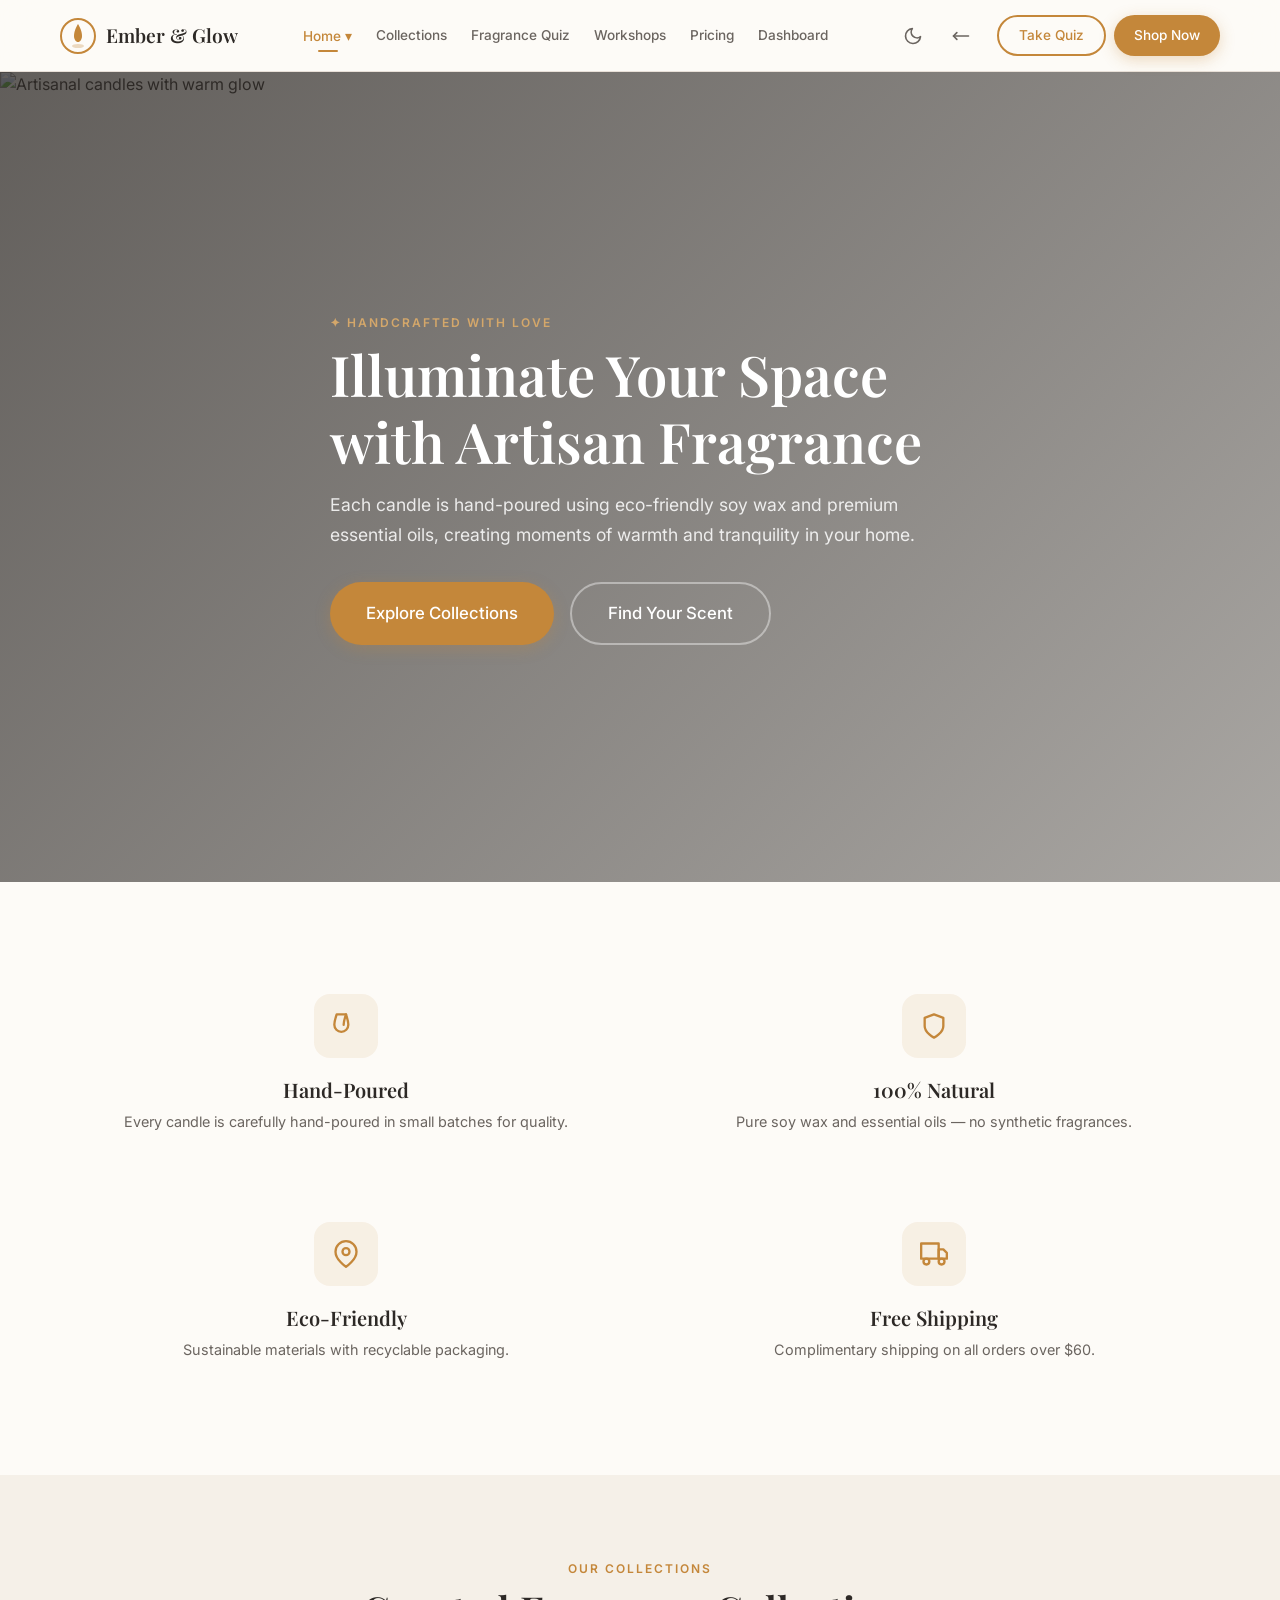
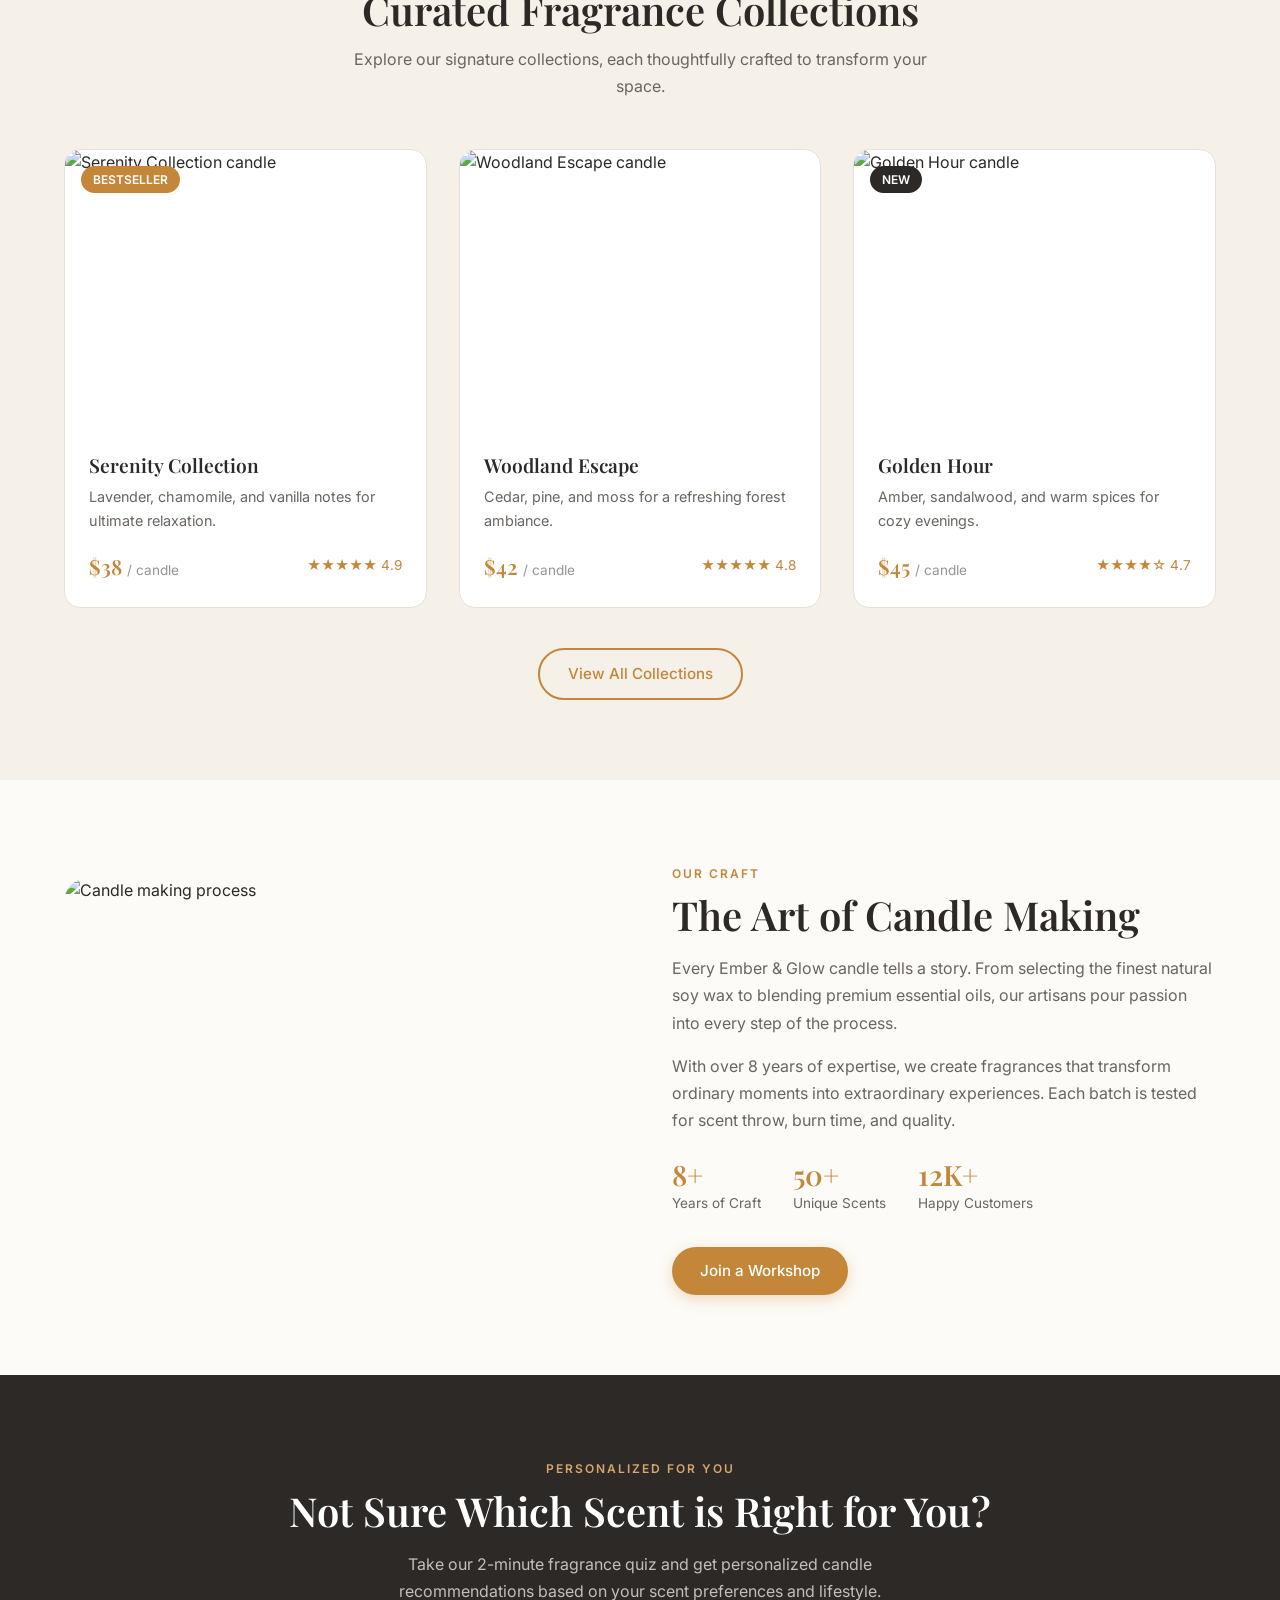
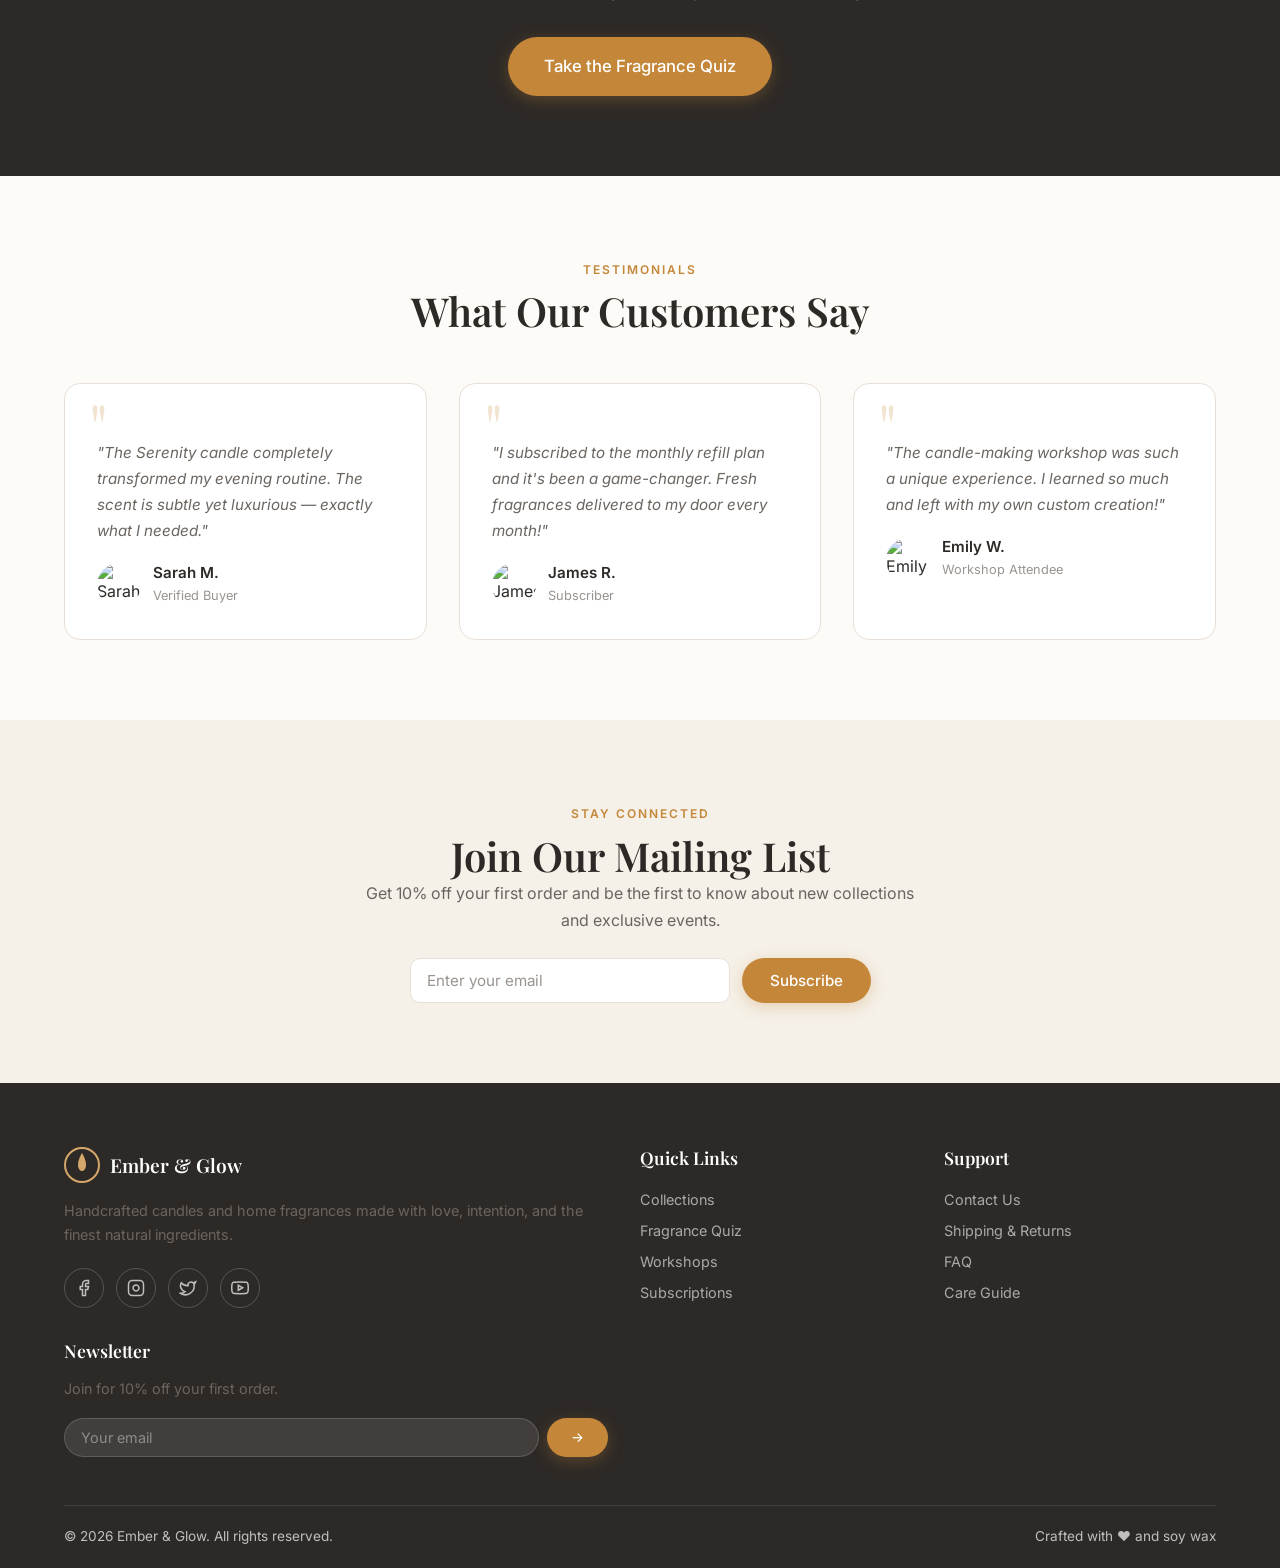
==== index.html @ 7f3033f4 "first commit" ====
<!DOCTYPE html>
<html lang="en" dir="ltr">
<head>
  <meta charset="UTF-8">
  <meta name="viewport" content="width=device-width, initial-scale=1.0">
  <meta name="description" content="Artisanal hand-poured candles and home fragrances. Discover our curated collections, take our fragrance quiz, and join our candle-making workshops.">
  <title>Ember & Glow — Artisanal Candle & Home Fragrance Studio</title>
  <link rel="stylesheet" href="css/styles.css">
</head>
<body>
  <!-- HEADER -->
  <header class="header" id="header">
    <div class="header-inner">
      <a href="index.html" class="logo">
        <svg width="36" height="36" viewBox="0 0 36 36" fill="none" xmlns="http://www.w3.org/2000/svg">
          <circle cx="18" cy="18" r="17" stroke="var(--primary)" stroke-width="2" fill="none"/>
          <path d="M18 6C18 6 22 12 22 18C22 21.3 20.2 24 18 24C15.8 24 14 21.3 14 18C14 12 18 6 18 6Z" fill="var(--primary)"/>
          <ellipse cx="18" cy="28" rx="6" ry="2" fill="var(--primary)" opacity="0.3"/>
        </svg>
        <span class="logo-text">Ember & Glow</span>
      </a>
      <nav class="nav" id="mainNav">
        <div class="nav-dropdown">
          <a href="#" class="active">Home ▾</a>
          <div class="nav-dropdown-menu">
            <a href="index.html">Home — Classic</a>
            <a href="home2.html">Home — Premium</a>
          </div>
        </div>
        <a href="collections.html">Collections</a>
        <a href="quiz.html">Fragrance Quiz</a>
        <a href="workshops.html">Workshops</a>
        <a href="pricing.html">Pricing</a>
        <a href="dashboard.html">Dashboard</a>
      </nav>
      <div class="header-actions">
        <button class="icon-btn theme-toggle" onclick="toggleTheme()" title="Toggle theme">
          <svg xmlns="http://www.w3.org/2000/svg" width="20" height="20" viewBox="0 0 24 24" fill="none" stroke="currentColor" stroke-width="2" stroke-linecap="round" stroke-linejoin="round"><path d="M21 12.79A9 9 0 1 1 11.21 3 7 7 0 0 0 21 12.79z"/></svg>
        </button>
        <button class="icon-btn rtl-toggle" onclick="toggleRTL()" title="Toggle RTL">
          <svg xmlns="http://www.w3.org/2000/svg" width="20" height="20" viewBox="0 0 24 24" fill="none" stroke="currentColor" stroke-width="2" stroke-linecap="round" stroke-linejoin="round"><polyline points="7 8 3 12 7 16"/><line x1="21" y1="12" x2="3" y2="12"/></svg>
        </button>
        <div class="header-ctas" style="display:flex;gap:8px;margin-left:8px">
          <a href="quiz.html" class="btn btn-secondary btn-sm">Take Quiz</a>
          <a href="collections.html" class="btn btn-primary btn-sm">Shop Now</a>
        </div>
        <button class="icon-btn mobile-menu-btn" onclick="toggleMobileMenu()">
          <svg xmlns="http://www.w3.org/2000/svg" width="20" height="20" viewBox="0 0 24 24" fill="none" stroke="currentColor" stroke-width="2" stroke-linecap="round" stroke-linejoin="round"><line x1="3" y1="12" x2="21" y2="12"/><line x1="3" y1="6" x2="21" y2="6"/><line x1="3" y1="18" x2="21" y2="18"/></svg>
        </button>
      </div>
    </div>
  </header>

  <!-- HERO SECTION -->
  <section class="hero" id="hero">
    <div class="hero-bg">
      <img src="https://images.unsplash.com/photo-1602607714066-bbbc60a56e9e?w=1400&h=800&fit=crop&q=80" alt="Artisanal candles with warm glow">
    </div>
    <div class="hero-overlay"></div>
    <div class="container">
      <div class="hero-content" style="animation: fadeInUp 0.8s ease">
        <span class="section-tag" style="color:var(--primary-light)">✦ Handcrafted with Love</span>
        <h1>Illuminate Your Space with Artisan Fragrance</h1>
        <p>Each candle is hand-poured using eco-friendly soy wax and premium essential oils, creating moments of warmth and tranquility in your home.</p>
        <div class="hero-actions">
          <a href="collections.html" class="btn btn-primary btn-lg">Explore Collections</a>
          <a href="quiz.html" class="btn btn-secondary btn-lg" style="border-color:rgba(255,255,255,0.4);color:#fff">Find Your Scent</a>
        </div>
      </div>
    </div>
  </section>

  <!-- FEATURES -->
  <section class="section" id="features">
    <div class="container">
      <div class="grid-4 animate-on-scroll">
        <div class="feature-card">
          <div class="feature-icon">
            <svg xmlns="http://www.w3.org/2000/svg" width="28" height="28" viewBox="0 0 24 24" fill="none" stroke="currentColor" stroke-width="2" stroke-linecap="round" stroke-linejoin="round"><path d="M12 2c1 3 2 6 2 9a6 6 0 1 1-12 0c0-3 1-6 2-9z"/><path d="M12 2c-1 3-2 6-2 9"/></svg>
          </div>
          <h4>Hand-Poured</h4>
          <p>Every candle is carefully hand-poured in small batches for quality.</p>
        </div>
        <div class="feature-card">
          <div class="feature-icon">
            <svg xmlns="http://www.w3.org/2000/svg" width="28" height="28" viewBox="0 0 24 24" fill="none" stroke="currentColor" stroke-width="2" stroke-linecap="round" stroke-linejoin="round"><path d="M12 22s8-4 8-10V5l-8-3-8 3v7c0 6 8 10 8 10z"/></svg>
          </div>
          <h4>100% Natural</h4>
          <p>Pure soy wax and essential oils — no synthetic fragrances.</p>
        </div>
        <div class="feature-card">
          <div class="feature-icon">
            <svg xmlns="http://www.w3.org/2000/svg" width="28" height="28" viewBox="0 0 24 24" fill="none" stroke="currentColor" stroke-width="2" stroke-linecap="round" stroke-linejoin="round"><path d="M21 10c0 7-9 13-9 13s-9-6-9-13a9 9 0 0 1 18 0z"/><circle cx="12" cy="10" r="3"/></svg>
          </div>
          <h4>Eco-Friendly</h4>
          <p>Sustainable materials with recyclable packaging.</p>
        </div>
        <div class="feature-card">
          <div class="feature-icon">
            <svg xmlns="http://www.w3.org/2000/svg" width="28" height="28" viewBox="0 0 24 24" fill="none" stroke="currentColor" stroke-width="2" stroke-linecap="round" stroke-linejoin="round"><rect x="1" y="3" width="15" height="13"/><polygon points="16 8 20 8 23 11 23 16 16 16 16 8"/><circle cx="5.5" cy="18.5" r="2.5"/><circle cx="18.5" cy="18.5" r="2.5"/></svg>
          </div>
          <h4>Free Shipping</h4>
          <p>Complimentary shipping on all orders over $60.</p>
        </div>
      </div>
    </div>
  </section>

  <!-- FEATURED COLLECTIONS -->
  <section class="section" style="background:var(--bg-alt)" id="collections">
    <div class="container">
      <div class="section-header animate-on-scroll">
        <span class="section-tag">Our Collections</span>
        <h2>Curated Fragrance Collections</h2>
        <p>Explore our signature collections, each thoughtfully crafted to transform your space.</p>
      </div>
      <div class="grid-3 animate-on-scroll">
        <div class="card product-card">
          <span class="product-badge">Bestseller</span>
          <div class="card-img">
            <img src="https://images.unsplash.com/photo-1572726729207-a78d6feb18d7?w=600&h=400&fit=crop&q=80" alt="Serenity Collection candle">
          </div>
          <div class="card-body">
            <h3>Serenity Collection</h3>
            <p>Lavender, chamomile, and vanilla notes for ultimate relaxation.</p>
            <div class="product-meta">
              <span class="card-price">$38 <span>/ candle</span></span>
              <div class="product-rating">★★★★★ <span>4.9</span></div>
            </div>
          </div>
        </div>
        <div class="card product-card">
          <div class="card-img">
            <img src="https://images.unsplash.com/photo-1603006905003-be475563bc59?w=600&h=400&fit=crop&q=80" alt="Woodland Escape candle">
          </div>
          <div class="card-body">
            <h3>Woodland Escape</h3>
            <p>Cedar, pine, and moss for a refreshing forest ambiance.</p>
            <div class="product-meta">
              <span class="card-price">$42 <span>/ candle</span></span>
              <div class="product-rating">★★★★★ <span>4.8</span></div>
            </div>
          </div>
        </div>
        <div class="card product-card">
          <span class="product-badge" style="background:var(--secondary)">New</span>
          <div class="card-img">
            <img src="https://images.unsplash.com/photo-1608181831688-ba943e32f4e4?w=600&h=400&fit=crop&q=80" alt="Golden Hour candle">
          </div>
          <div class="card-body">
            <h3>Golden Hour</h3>
            <p>Amber, sandalwood, and warm spices for cozy evenings.</p>
            <div class="product-meta">
              <span class="card-price">$45 <span>/ candle</span></span>
              <div class="product-rating">★★★★☆ <span>4.7</span></div>
            </div>
          </div>
        </div>
      </div>
      <div class="text-center" style="margin-top:40px">
        <a href="collections.html" class="btn btn-secondary">View All Collections</a>
      </div>
    </div>
  </section>

  <!-- ABOUT / CRAFTSMANSHIP -->
  <section class="section" id="about">
    <div class="container">
      <div class="grid-2" style="align-items:center;gap:64px">
        <div class="animate-on-scroll">
          <img src="https://images.unsplash.com/photo-1596462502278-27bfdc403348?w=600&h=500&fit=crop&q=80" alt="Candle making process" style="border-radius:var(--radius-xl);width:100%;height:400px;object-fit:cover">
        </div>
        <div class="animate-on-scroll">
          <span class="section-tag">Our Craft</span>
          <h2>The Art of Candle Making</h2>
          <p style="margin: 16px 0">Every Ember &amp; Glow candle tells a story. From selecting the finest natural soy wax to blending premium essential oils, our artisans pour passion into every step of the process.</p>
          <p style="margin-bottom: 24px">With over 8 years of expertise, we create fragrances that transform ordinary moments into extraordinary experiences. Each batch is tested for scent throw, burn time, and quality.</p>
          <div style="display:flex;gap:32px;margin-bottom:32px">
            <div>
              <h3 style="color:var(--primary)">8+</h3>
              <p style="font-size:0.85rem">Years of Craft</p>
            </div>
            <div>
              <h3 style="color:var(--primary)">50+</h3>
              <p style="font-size:0.85rem">Unique Scents</p>
            </div>
            <div>
              <h3 style="color:var(--primary)">12K+</h3>
              <p style="font-size:0.85rem">Happy Customers</p>
            </div>
          </div>
          <a href="workshops.html" class="btn btn-primary">Join a Workshop</a>
        </div>
      </div>
    </div>
  </section>

  <!-- QUIZ CTA -->
  <section class="section" style="background:var(--secondary);text-align:center;color:#fff">
    <div class="container animate-on-scroll">
      <span class="section-tag" style="color:var(--primary-light)">Personalized for You</span>
      <h2 style="color:#fff;margin-bottom:16px">Not Sure Which Scent is Right for You?</h2>
      <p style="color:rgba(255,255,255,0.7);max-width:500px;margin:0 auto 32px">Take our 2-minute fragrance quiz and get personalized candle recommendations based on your scent preferences and lifestyle.</p>
      <a href="quiz.html" class="btn btn-primary btn-lg">Take the Fragrance Quiz</a>
    </div>
  </section>

  <!-- TESTIMONIALS -->
  <section class="section" id="testimonials">
    <div class="container">
      <div class="section-header animate-on-scroll">
        <span class="section-tag">Testimonials</span>
        <h2>What Our Customers Say</h2>
      </div>
      <div class="grid-3 animate-on-scroll">
        <div class="testimonial-card">
          <p>"The Serenity candle completely transformed my evening routine. The scent is subtle yet luxurious — exactly what I needed."</p>
          <div class="testimonial-author">
            <img src="https://images.unsplash.com/photo-1494790108377-be9c29b29330?w=100&h=100&fit=crop&q=80" alt="Sarah M.">
            <div><h4>Sarah M.</h4><span>Verified Buyer</span></div>
          </div>
        </div>
        <div class="testimonial-card">
          <p>"I subscribed to the monthly refill plan and it's been a game-changer. Fresh fragrances delivered to my door every month!"</p>
          <div class="testimonial-author">
            <img src="https://images.unsplash.com/photo-1507003211169-0a1dd7228f2d?w=100&h=100&fit=crop&q=80" alt="James R.">
            <div><h4>James R.</h4><span>Subscriber</span></div>
          </div>
        </div>
        <div class="testimonial-card">
          <p>"The candle-making workshop was such a unique experience. I learned so much and left with my own custom creation!"</p>
          <div class="testimonial-author">
            <img src="https://images.unsplash.com/photo-1438761681033-6461ffad8d80?w=100&h=100&fit=crop&q=80" alt="Emily W.">
            <div><h4>Emily W.</h4><span>Workshop Attendee</span></div>
          </div>
        </div>
      </div>
    </div>
  </section>

  <!-- NEWSLETTER -->
  <section class="section" style="background:var(--bg-alt)">
    <div class="container">
      <div class="text-center animate-on-scroll" style="max-width:560px;margin:0 auto">
        <span class="section-tag">Stay Connected</span>
        <h2>Join Our Mailing List</h2>
        <p style="margin-bottom:24px">Get 10% off your first order and be the first to know about new collections and exclusive events.</p>
        <form style="display:flex;gap:12px;justify-content:center;flex-wrap:wrap" onsubmit="event.preventDefault();showToast('Thank you for subscribing!')">
          <input type="email" class="form-control" placeholder="Enter your email" required style="max-width:320px">
          <button type="submit" class="btn btn-primary">Subscribe</button>
        </form>
      </div>
    </div>
  </section>

  <!-- FOOTER -->
  <footer class="footer">
    <div class="container">
      <div class="footer-grid">
        <div class="footer-about">
          <a href="index.html" class="logo">
            <svg width="36" height="36" viewBox="0 0 36 36" fill="none"><circle cx="18" cy="18" r="17" stroke="var(--primary-light)" stroke-width="2" fill="none"/><path d="M18 6C18 6 22 12 22 18C22 21.3 20.2 24 18 24C15.8 24 14 21.3 14 18C14 12 18 6 18 6Z" fill="var(--primary-light)"/></svg>
            <span class="logo-text">Ember & Glow</span>
          </a>
          <p style="margin-top:16px">Handcrafted candles and home fragrances made with love, intention, and the finest natural ingredients.</p>
          <div class="footer-social">
            <a href="#"><svg xmlns="http://www.w3.org/2000/svg" width="18" height="18" viewBox="0 0 24 24" fill="none" stroke="currentColor" stroke-width="2"><path d="M18 2h-3a5 5 0 0 0-5 5v3H7v4h3v8h4v-8h3l1-4h-4V7a1 1 0 0 1 1-1h3z"/></svg></a>
            <a href="#"><svg xmlns="http://www.w3.org/2000/svg" width="18" height="18" viewBox="0 0 24 24" fill="none" stroke="currentColor" stroke-width="2"><rect x="2" y="2" width="20" height="20" rx="5" ry="5"/><path d="M16 11.37A4 4 0 1 1 12.63 8 4 4 0 0 1 16 11.37z"/><line x1="17.5" y1="6.5" x2="17.51" y2="6.5"/></svg></a>
            <a href="#"><svg xmlns="http://www.w3.org/2000/svg" width="18" height="18" viewBox="0 0 24 24" fill="none" stroke="currentColor" stroke-width="2"><path d="M22 4s-.7 2.1-2 3.4c1.6 10-9.4 17.3-18 11.6 2.2.1 4.4-.6 6-2C3 15.5.5 9.6 3 5c2.2 2.6 5.6 4.1 9 4-.9-4.2 4-6.6 7-3.8 1.1 0 3-1.2 3-1.2z"/></svg></a>
            <a href="#"><svg xmlns="http://www.w3.org/2000/svg" width="18" height="18" viewBox="0 0 24 24" fill="none" stroke="currentColor" stroke-width="2"><path d="M22.54 6.42a2.78 2.78 0 0 0-1.94-2C18.88 4 12 4 12 4s-6.88 0-8.6.46a2.78 2.78 0 0 0-1.94 2A29 29 0 0 0 1 11.75a29 29 0 0 0 .46 5.33A2.78 2.78 0 0 0 3.4 19.1c1.72.46 8.6.46 8.6.46s6.88 0 8.6-.46a2.78 2.78 0 0 0 1.94-2 29 29 0 0 0 .46-5.25 29 29 0 0 0-.46-5.33z"/><polygon points="9.75 15.02 15.5 11.75 9.75 8.48 9.75 15.02"/></svg></a>
          </div>
        </div>
        <div class="footer-links">
          <h4>Quick Links</h4>
          <a href="collections.html">Collections</a>
          <a href="quiz.html">Fragrance Quiz</a>
          <a href="workshops.html">Workshops</a>
          <a href="pricing.html">Subscriptions</a>
        </div>
        <div class="footer-links">
          <h4>Support</h4>
          <a href="#">Contact Us</a>
          <a href="#">Shipping & Returns</a>
          <a href="#">FAQ</a>
          <a href="#">Care Guide</a>
        </div>
        <div>
          <h4>Newsletter</h4>
          <p>Join for 10% off your first order.</p>
          <form class="newsletter-form" onsubmit="event.preventDefault();showToast('Subscribed!')">
            <input type="email" placeholder="Your email" required>
            <button class="btn btn-primary btn-sm" type="submit">→</button>
          </form>
        </div>
      </div>
      <div class="footer-bottom">
        <span>© 2026 Ember & Glow. All rights reserved.</span>
        <span>Crafted with ♥ and soy wax</span>
      </div>
    </div>
  </footer>

  <!-- BACK TO TOP -->
  <button class="back-to-top" onclick="scrollToTop()">
    <svg xmlns="http://www.w3.org/2000/svg" width="20" height="20" viewBox="0 0 24 24" fill="none" stroke="currentColor" stroke-width="2" stroke-linecap="round" stroke-linejoin="round"><polyline points="18 15 12 9 6 15"/></svg>
  </button>

  <script src="js/main.js"></script>
</body>
</html>
---- css/styles.css ----
@import url('https://fonts.googleapis.com/css2?family=Playfair+Display:ital,wght@0,400;0,500;0,600;0,700;1,400;1,500&family=Inter:wght@300;400;500;600;700&display=swap');

/* ========== CSS CUSTOM PROPERTIES ========== */
:root {
  --primary: #C4873A;
  --primary-light: #D4A76A;
  --primary-dark: #A06B2A;
  --primary-rgb: 196, 135, 58;
  --secondary: #2D2926;
  --secondary-light: #4A433F;
  --secondary-rgb: 45, 41, 38;
  --bg: #FDFBF7;
  --bg-alt: #F5F0E8;
  --surface: #FFFFFF;
  --surface-alt: #F9F6F1;
  --text: #2D2926;
  --text-light: #6B6560;
  --text-lighter: #9A9490;
  --border: #E8E0D8;
  --shadow: rgba(45, 41, 38, 0.08);
  --shadow-md: rgba(45, 41, 38, 0.12);
  --success: #4CAF50;
  --warning: #FF9800;
  --error: #F44336;
  --info: #2196F3;
  --radius-sm: 6px;
  --radius: 10px;
  --radius-lg: 16px;
  --radius-xl: 24px;
  --radius-full: 9999px;
  --font-heading: 'Playfair Display', Georgia, serif;
  --font-body: 'Inter', -apple-system, sans-serif;
  --transition: 0.3s cubic-bezier(0.4, 0, 0.2, 1);
  --transition-slow: 0.5s cubic-bezier(0.4, 0, 0.2, 1);
  --max-width: 1200px;
  --header-height: 72px;
}

[data-theme="dark"] {
  --bg: #1A1714;
  --bg-alt: #231F1B;
  --surface: #2D2926;
  --surface-alt: #3A3530;
  --text: #F5F0E8;
  --text-light: #B8B0A8;
  --text-lighter: #8A827A;
  --border: #3A3530;
  --shadow: rgba(0, 0, 0, 0.3);
  --shadow-md: rgba(0, 0, 0, 0.4);
}

/* ========== RESET ========== */
*, *::before, *::after { box-sizing: border-box; margin: 0; padding: 0; }
html { scroll-behavior: smooth; font-size: 16px; }
body {
  font-family: var(--font-body);
  background: var(--bg);
  color: var(--text);
  line-height: 1.6;
  overflow-x: hidden;
  transition: background var(--transition), color var(--transition);
}
img { max-width: 100%; height: auto; display: block; }
a { text-decoration: none; color: inherit; transition: color var(--transition); }
ul, ol { list-style: none; }
button, input, select, textarea {
  font-family: inherit; font-size: inherit; color: inherit;
  border: none; outline: none; background: none;
}
button { cursor: pointer; }

/* ========== TYPOGRAPHY ========== */
h1, h2, h3, h4, h5, h6 { font-family: var(--font-heading); font-weight: 600; line-height: 1.2; color: var(--text); }
h1 { font-size: clamp(2.2rem, 5vw, 3.5rem); }
h2 { font-size: clamp(1.8rem, 4vw, 2.5rem); }
h3 { font-size: clamp(1.3rem, 3vw, 1.75rem); }
h4 { font-size: 1.25rem; }
p { color: var(--text-light); line-height: 1.7; }

/* ========== LAYOUT ========== */
.container { max-width: var(--max-width); margin: 0 auto; padding: 0 24px; }
.section { padding: 80px 0; }
.section-header { text-align: center; margin-bottom: 48px; }
.section-header p { max-width: 600px; margin: 12px auto 0; }
.section-tag {
  display: inline-block; font-size: 0.75rem; font-weight: 600;
  text-transform: uppercase; letter-spacing: 2px; color: var(--primary);
  margin-bottom: 8px;
}
.grid-2 { display: grid; grid-template-columns: repeat(2, 1fr); gap: 32px; }
.grid-3 { display: grid; grid-template-columns: repeat(3, 1fr); gap: 32px; }
.grid-4 { display: grid; grid-template-columns: repeat(4, 1fr); gap: 24px; }
.flex-center { display: flex; align-items: center; justify-content: center; }
.text-center { text-align: center; }

/* ========== BUTTONS ========== */
.btn {
  display: inline-flex; align-items: center; justify-content: center; gap: 8px;
  padding: 12px 28px; border-radius: var(--radius-full); font-weight: 500;
  font-size: 0.95rem; transition: all var(--transition); white-space: nowrap;
  position: relative; overflow: hidden;
}
.btn i { width: 18px; height: 18px; }
.btn-primary {
  background: var(--primary); color: #fff;
  box-shadow: 0 4px 15px rgba(var(--primary-rgb), 0.3);
}
.btn-primary:hover {
  background: var(--primary-dark); transform: translateY(-2px);
  box-shadow: 0 6px 20px rgba(var(--primary-rgb), 0.4);
}
.btn-secondary {
  background: transparent; color: var(--primary);
  border: 2px solid var(--primary);
}
.btn-secondary:hover {
  background: var(--primary); color: #fff; transform: translateY(-2px);
}
.btn-outline {
  background: transparent; color: var(--text);
  border: 2px solid var(--border);
}
.btn-outline:hover { border-color: var(--primary); color: var(--primary); }
.btn-sm { padding: 8px 20px; font-size: 0.85rem; }
.btn-lg { padding: 16px 36px; font-size: 1.05rem; }

/* ========== HEADER ========== */
.header {
  position: fixed; top: 0; left: 0; right: 0; z-index: 1000;
  background: rgba(253, 251, 247, 0.9); backdrop-filter: blur(20px);
  border-bottom: 1px solid var(--border); height: var(--header-height);
  transition: all var(--transition);
}
[data-theme="dark"] .header { background: rgba(26, 23, 20, 0.9); }
.header-inner {
  max-width: var(--max-width); margin: 0 auto; padding: 0 24px;
  display: flex; align-items: center; justify-content: space-between;
  height: 100%;
}
.logo { display: flex; align-items: center; gap: 10px; }
.logo svg { width: 36px; height: 36px; }
.logo-text { font-family: var(--font-heading); font-size: 1.2rem; font-weight: 600; }
.nav { display: flex; align-items: center; gap: 4px; }
.nav a {
  padding: 8px 14px; font-size: 0.9rem; font-weight: 500; color: var(--text-light);
  border-radius: var(--radius); transition: all var(--transition); position: relative;
}
.nav a:hover, .nav a.active { color: var(--primary); }
.nav a.active::after {
  content: ''; position: absolute; bottom: 0; left: 50%; transform: translateX(-50%);
  width: 20px; height: 2px; background: var(--primary); border-radius: 2px;
}
.nav-dropdown { position: relative; }
.nav-dropdown-menu {
  position: absolute; top: 100%; left: 0; min-width: 180px;
  background: var(--surface); border: 1px solid var(--border);
  border-radius: var(--radius); box-shadow: 0 10px 40px var(--shadow-md);
  padding: 8px; opacity: 0; visibility: hidden;
  transform: translateY(10px); transition: all var(--transition); z-index: 10;
}
.nav-dropdown:hover .nav-dropdown-menu { opacity: 1; visibility: visible; transform: translateY(0); }
.nav-dropdown-menu a { display: block; padding: 8px 14px; border-radius: var(--radius-sm); }
.nav-dropdown-menu a:hover { background: var(--bg-alt); }
.header-actions { display: flex; align-items: center; gap: 8px; }
.icon-btn {
  width: 40px; height: 40px; border-radius: var(--radius);
  display: flex; align-items: center; justify-content: center;
  color: var(--text-light); transition: all var(--transition);
}
.icon-btn:hover { background: var(--bg-alt); color: var(--primary); }
.icon-btn svg { width: 20px; height: 20px; }
.mobile-menu-btn { display: none; }

/* ========== HERO ========== */
.hero {
  min-height: 90vh; display: flex; align-items: center;
  position: relative; overflow: hidden; margin-top: var(--header-height);
}
.hero-bg {
  position: absolute; inset: 0; z-index: 0;
}
.hero-bg img {
  width: 100%; height: 100%; object-fit: cover;
}
.hero-overlay {
  position: absolute; inset: 0;
  background: linear-gradient(135deg, rgba(var(--secondary-rgb), 0.75), rgba(var(--secondary-rgb), 0.4));
  z-index: 1;
}
.hero-content {
  position: relative; z-index: 2; max-width: 620px;
  padding: 40px 0;
}
.hero-content h1 { color: #fff; margin-bottom: 16px; }
.hero-content p { color: rgba(255,255,255,0.85); font-size: 1.1rem; margin-bottom: 32px; }
.hero-actions { display: flex; gap: 16px; flex-wrap: wrap; }

/* ========== CARDS ========== */
.card {
  background: var(--surface); border: 1px solid var(--border);
  border-radius: var(--radius-lg); overflow: hidden;
  transition: all var(--transition);
}
.card:hover { transform: translateY(-4px); box-shadow: 0 12px 40px var(--shadow-md); }
.card-img {
  width: 100%; height: 280px; overflow: hidden;
}
.card-img img { width: 100%; height: 100%; object-fit: cover; transition: transform var(--transition-slow); }
.card:hover .card-img img { transform: scale(1.05); }
.card-body { padding: 24px; }
.card-body h3 { margin-bottom: 8px; font-size: 1.2rem; }
.card-body p { font-size: 0.9rem; margin-bottom: 16px; }
.card-price { font-family: var(--font-heading); font-size: 1.3rem; color: var(--primary); font-weight: 600; }
.card-price span { font-size: 0.85rem; color: var(--text-lighter); font-family: var(--font-body); font-weight: 400; }

/* ========== PRODUCT CARD ========== */
.product-card { position: relative; }
.product-badge {
  position: absolute; top: 16px; left: 16px; z-index: 2;
  padding: 4px 12px; border-radius: var(--radius-full);
  font-size: 0.75rem; font-weight: 600; text-transform: uppercase;
  background: var(--primary); color: #fff;
}
.product-actions {
  position: absolute; top: 16px; right: 16px; z-index: 2;
  display: flex; flex-direction: column; gap: 8px;
  opacity: 0; transform: translateX(10px); transition: all var(--transition);
}
.product-card:hover .product-actions { opacity: 1; transform: translateX(0); }
.product-action-btn {
  width: 36px; height: 36px; border-radius: 50%;
  background: var(--surface); display: flex; align-items: center; justify-content: center;
  box-shadow: 0 2px 8px var(--shadow); transition: all var(--transition);
}
.product-action-btn:hover { background: var(--primary); color: #fff; }
.product-action-btn svg { width: 16px; height: 16px; }
.product-meta { display: flex; justify-content: space-between; align-items: center; margin-top: 12px; }
.product-rating { display: flex; align-items: center; gap: 4px; color: var(--primary); font-size: 0.85rem; }

/* ========== PRICING CARDS ========== */
.pricing-card {
  background: var(--surface); border: 1px solid var(--border);
  border-radius: var(--radius-lg); padding: 40px 32px; text-align: center;
  transition: all var(--transition); position: relative;
}
.pricing-card.popular {
  border-color: var(--primary);
  box-shadow: 0 8px 40px rgba(var(--primary-rgb), 0.15);
  transform: scale(1.05);
}
.pricing-card.popular::before {
  content: 'Most Popular'; position: absolute; top: -14px; left: 50%; transform: translateX(-50%);
  background: var(--primary); color: #fff; padding: 4px 20px;
  border-radius: var(--radius-full); font-size: 0.8rem; font-weight: 600;
}
.pricing-card h3 { margin-bottom: 8px; }
.pricing-card .price {
  font-family: var(--font-heading); font-size: 2.5rem; font-weight: 700;
  color: var(--primary); margin: 16px 0;
}
.pricing-card .price span { font-size: 1rem; color: var(--text-lighter); font-family: var(--font-body); font-weight: 400; }
.pricing-features { margin: 24px 0 32px; }
.pricing-features li {
  padding: 8px 0; color: var(--text-light); font-size: 0.9rem;
  display: flex; align-items: center; gap: 8px;
}
.pricing-features li svg { width: 18px; height: 18px; color: var(--success); flex-shrink: 0; }

/* ========== QUIZ ========== */
.quiz-container {
  max-width: 700px; margin: 0 auto; background: var(--surface);
  border: 1px solid var(--border); border-radius: var(--radius-xl);
  padding: 48px; position: relative;
}
.quiz-progress {
  display: flex; gap: 8px; margin-bottom: 32px;
}
.quiz-progress-bar {
  flex: 1; height: 4px; background: var(--border); border-radius: 4px; overflow: hidden;
}
.quiz-progress-bar.active { background: var(--primary); }
.quiz-progress-bar.completed { background: var(--primary); }
.quiz-step { display: none; }
.quiz-step.active { display: block; animation: fadeInUp 0.4s ease; }
.quiz-step h3 { margin-bottom: 8px; }
.quiz-step p { margin-bottom: 24px; }
.quiz-options { display: grid; grid-template-columns: repeat(2, 1fr); gap: 16px; }
.quiz-option {
  padding: 20px; border: 2px solid var(--border); border-radius: var(--radius);
  cursor: pointer; transition: all var(--transition); text-align: center;
}
.quiz-option:hover { border-color: var(--primary-light); background: rgba(var(--primary-rgb), 0.05); }
.quiz-option.selected { border-color: var(--primary); background: rgba(var(--primary-rgb), 0.08); }
.quiz-option img { width: 60px; height: 60px; border-radius: 50%; object-fit: cover; margin: 0 auto 12px; }
.quiz-option h4 { font-size: 1rem; margin-bottom: 4px; }
.quiz-option p { font-size: 0.8rem; margin: 0; }
.quiz-nav { display: flex; justify-content: space-between; margin-top: 32px; }

/* ========== WORKSHOP ========== */
.workshop-card {
  background: var(--surface); border: 1px solid var(--border);
  border-radius: var(--radius-lg); overflow: hidden;
  display: flex; transition: all var(--transition);
}
.workshop-card:hover { box-shadow: 0 8px 30px var(--shadow-md); }
.workshop-date {
  min-width: 100px; background: var(--primary);
  display: flex; flex-direction: column; align-items: center; justify-content: center;
  color: #fff; padding: 20px;
}
.workshop-date .day { font-family: var(--font-heading); font-size: 2rem; font-weight: 700; line-height: 1; }
.workshop-date .month { font-size: 0.85rem; text-transform: uppercase; letter-spacing: 1px; }
.workshop-info { padding: 20px 24px; flex: 1; }
.workshop-info h4 { margin-bottom: 4px; }
.workshop-info p { font-size: 0.85rem; margin-bottom: 12px; }
.workshop-meta { display: flex; gap: 16px; font-size: 0.8rem; color: var(--text-lighter); }
.workshop-meta span { display: flex; align-items: center; gap: 4px; }
.workshop-meta svg { width: 14px; height: 14px; }

/* ========== AUTH PAGES ========== */
.auth-page {
  min-height: 100vh; display: flex;
}
.auth-left {
  flex: 1; position: relative; overflow: hidden; display: flex;
  align-items: center; justify-content: center;
}
.auth-left img { position: absolute; inset: 0; width: 100%; height: 100%; object-fit: cover; }
.auth-left-overlay {
  position: absolute; inset: 0;
  background: linear-gradient(135deg, rgba(var(--secondary-rgb), 0.8), rgba(var(--primary-rgb), 0.4));
}
.auth-left-content { position: relative; z-index: 2; color: #fff; padding: 48px; max-width: 500px; }
.auth-left-content h2 { color: #fff; margin-bottom: 16px; }
.auth-left-content p { color: rgba(255,255,255,0.8); }
.auth-right {
  flex: 1; display: flex; align-items: center; justify-content: center;
  padding: 40px; background: var(--bg);
}
.auth-card {
  width: 100%; max-width: 440px;
}
.auth-top-actions {
  position: fixed; top: 20px; right: 20px;
  display: flex; gap: 8px; z-index: 100;
}
.auth-card .logo { justify-content: center; margin-bottom: 32px; }
.auth-card h2 { text-align: center; margin-bottom: 8px; }
.auth-card > p { text-align: center; margin-bottom: 32px; }

/* ========== FORMS ========== */
.form-group { margin-bottom: 20px; }
.form-group label {
  display: block; margin-bottom: 6px; font-size: 0.9rem;
  font-weight: 500; color: var(--text);
}
.form-control {
  width: 100%; padding: 12px 16px; border: 1.5px solid var(--border);
  border-radius: var(--radius); background: var(--surface);
  color: var(--text); transition: all var(--transition); font-size: 0.95rem;
}
.form-control:focus { border-color: var(--primary); box-shadow: 0 0 0 3px rgba(var(--primary-rgb), 0.1); }
.form-control::placeholder { color: var(--text-lighter); }
.password-field { position: relative; }
.password-field .form-control { padding-right: 44px; }
.password-toggle {
  position: absolute; right: 12px; top: 50%; transform: translateY(-50%);
  color: var(--text-lighter); cursor: pointer; display: flex;
}
.password-toggle svg { width: 20px; height: 20px; }
.form-row { display: flex; justify-content: space-between; align-items: center; margin-bottom: 20px; }
.form-row label { display: flex; align-items: center; gap: 6px; font-size: 0.85rem; cursor: pointer; margin: 0; }
.form-row label input[type="checkbox"] { accent-color: var(--primary); width: 16px; height: 16px; }
.form-row a { font-size: 0.85rem; color: var(--primary); font-weight: 500; }
.form-row a:hover { text-decoration: underline; }
.divider { display: flex; align-items: center; gap: 16px; margin: 24px 0; color: var(--text-lighter); font-size: 0.85rem; }
.divider::before, .divider::after { content: ''; flex: 1; height: 1px; background: var(--border); }
.social-btns { display: flex; flex-direction: column; gap: 12px; }
.social-btn {
  display: flex; align-items: center; justify-content: center; gap: 10px;
  width: 100%; padding: 12px; border: 1.5px solid var(--border);
  border-radius: var(--radius); font-weight: 500; font-size: 0.9rem;
  transition: all var(--transition); background: var(--surface);
}
.social-btn:hover { border-color: var(--primary); background: rgba(var(--primary-rgb), 0.03); }
.social-btn img, .social-btn svg { width: 20px; height: 20px; }
.auth-footer { text-align: center; margin-top: 24px; font-size: 0.9rem; color: var(--text-light); }
.auth-footer a { color: var(--primary); font-weight: 600; }

/* ========== DASHBOARD ========== */
.dashboard { display: flex; min-height: 100vh; }
.sidebar {
  width: 260px; background: var(--surface); border-right: 1px solid var(--border);
  padding: 24px 16px; display: flex; flex-direction: column;
  position: fixed; top: 0; bottom: 0; left: 0; z-index: 100;
  transition: transform var(--transition);
}
[dir="rtl"] .sidebar { left: auto; right: 0; border-right: none; border-left: 1px solid var(--border); }
.sidebar .logo { padding: 0 8px; margin-bottom: 32px; }
.sidebar-nav { flex: 1; }
.sidebar-nav a {
  display: flex; align-items: center; gap: 12px;
  padding: 10px 14px; border-radius: var(--radius);
  color: var(--text-light); font-size: 0.9rem; font-weight: 500;
  margin-bottom: 4px; transition: all var(--transition);
}
.sidebar-nav a:hover { background: var(--bg-alt); color: var(--text); }
.sidebar-nav a.active { background: rgba(var(--primary-rgb), 0.1); color: var(--primary); }
.sidebar-nav a svg { width: 20px; height: 20px; }
.dash-main { flex: 1; margin-left: 260px; padding: 32px; }
[dir="rtl"] .dash-main { margin-left: 0; margin-right: 260px; }
.dash-header {
  display: flex; justify-content: space-between; align-items: center;
  margin-bottom: 32px;
}
.dash-stats { display: grid; grid-template-columns: repeat(4, 1fr); gap: 20px; margin-bottom: 32px; }
.stat-card {
  background: var(--surface); border: 1px solid var(--border);
  border-radius: var(--radius-lg); padding: 24px;
}
.stat-card .stat-icon {
  width: 48px; height: 48px; border-radius: var(--radius);
  display: flex; align-items: center; justify-content: center;
  background: rgba(var(--primary-rgb), 0.1); color: var(--primary); margin-bottom: 16px;
}
.stat-card .stat-icon svg { width: 24px; height: 24px; }
.stat-card h4 { font-size: 1.8rem; font-family: var(--font-heading); margin-bottom: 4px; }
.stat-card p { font-size: 0.85rem; }

/* ========== FOOTER ========== */
.footer {
  background: var(--secondary); color: rgba(255,255,255,0.7); padding: 64px 0 0;
}
.footer-grid { display: grid; grid-template-columns: 2fr 1fr 1fr 1fr; gap: 48px; margin-bottom: 48px; }
.footer h4 { color: #fff; margin-bottom: 16px; font-size: 1.1rem; }
.footer p { font-size: 0.9rem; line-height: 1.7; }
.footer-links a {
  display: block; padding: 4px 0; font-size: 0.9rem; color: rgba(255,255,255,0.6);
  transition: color var(--transition);
}
.footer-links a:hover { color: var(--primary-light); }
.footer-about .logo { margin-bottom: 16px; }
.footer-about .logo-text { color: #fff; }
.footer-social { display: flex; gap: 12px; margin-top: 20px; }
.footer-social a {
  width: 40px; height: 40px; border-radius: 50%; border: 1px solid rgba(255,255,255,0.2);
  display: flex; align-items: center; justify-content: center; transition: all var(--transition);
}
.footer-social a:hover { background: var(--primary); border-color: var(--primary); color: #fff; }
.footer-social a svg { width: 18px; height: 18px; }
.footer-bottom {
  border-top: 1px solid rgba(255,255,255,0.1); padding: 20px 0;
  display: flex; justify-content: space-between; align-items: center; font-size: 0.85rem;
}
.newsletter-form { display: flex; gap: 8px; margin-top: 16px; }
.newsletter-form input {
  flex: 1; padding: 10px 16px; border-radius: var(--radius-full);
  background: rgba(255,255,255,0.1); border: 1px solid rgba(255,255,255,0.15);
  color: #fff; font-size: 0.9rem;
}
.newsletter-form input::placeholder { color: rgba(255,255,255,0.4); }
.newsletter-form .btn-primary { padding: 10px 24px; }

/* ========== TESTIMONIALS ========== */
.testimonial-card {
  background: var(--surface); border: 1px solid var(--border);
  border-radius: var(--radius-lg); padding: 32px; position: relative;
}
.testimonial-card::before {
  content: '"'; font-family: var(--font-heading); font-size: 4rem;
  color: var(--primary-light); position: absolute; top: 10px; left: 24px;
  line-height: 1; opacity: 0.3;
}
.testimonial-card p { font-size: 0.95rem; margin-bottom: 20px; font-style: italic; padding-top: 24px; }
.testimonial-author { display: flex; align-items: center; gap: 12px; }
.testimonial-author img { width: 44px; height: 44px; border-radius: 50%; object-fit: cover; }
.testimonial-author h4 { font-size: 0.95rem; font-family: var(--font-body); }
.testimonial-author span { font-size: 0.8rem; color: var(--text-lighter); }

/* ========== FEATURES ========== */
.feature-card {
  text-align: center; padding: 32px 24px;
  border-radius: var(--radius-lg); transition: all var(--transition);
}
.feature-card:hover { background: var(--surface); box-shadow: 0 8px 30px var(--shadow); }
.feature-icon {
  width: 64px; height: 64px; border-radius: var(--radius-lg);
  background: rgba(var(--primary-rgb), 0.1); color: var(--primary);
  display: flex; align-items: center; justify-content: center;
  margin: 0 auto 20px;
}
.feature-icon svg { width: 28px; height: 28px; }
.feature-card h4 { margin-bottom: 8px; }
.feature-card p { font-size: 0.9rem; }

/* ========== PREMIUM HERO (Home 2) ========== */
.hero-premium {
  min-height: 100vh; display: flex; align-items: center;
  position: relative; overflow: hidden; margin-top: var(--header-height);
  background: var(--secondary);
}
.hero-premium .hero-content { max-width: 550px; }
.hero-premium-img {
  position: absolute; right: 0; top: 0; bottom: 0; width: 50%;
  overflow: hidden;
}
.hero-premium-img img { width: 100%; height: 100%; object-fit: cover; }
.hero-premium-img::before {
  content: ''; position: absolute; inset: 0;
  background: linear-gradient(to right, var(--secondary) 0%, transparent 50%);
  z-index: 1;
}

/* ========== ANIMATIONS ========== */
@keyframes fadeInUp {
  from { opacity: 0; transform: translateY(20px); }
  to { opacity: 1; transform: translateY(0); }
}
@keyframes fadeIn {
  from { opacity: 0; }
  to { opacity: 1; }
}
@keyframes slideInLeft {
  from { opacity: 0; transform: translateX(-30px); }
  to { opacity: 1; transform: translateX(0); }
}
@keyframes float {
  0%, 100% { transform: translateY(0); }
  50% { transform: translateY(-10px); }
}
.animate-on-scroll { opacity: 0; transform: translateY(30px); transition: all 0.7s ease; }
.animate-on-scroll.visible { opacity: 1; transform: translateY(0); }

/* ========== RTL ========== */
[dir="rtl"] { direction: rtl; }
[dir="rtl"] .hero-premium-img { right: auto; left: 0; }
[dir="rtl"] .hero-premium-img::before { background: linear-gradient(to left, var(--secondary) 0%, transparent 50%); }
[dir="rtl"] .workshop-card { flex-direction: row-reverse; }
[dir="rtl"] .product-badge { left: auto; right: 16px; }
[dir="rtl"] .product-actions { right: auto; left: 16px; }

/* ========== BACK TO TOP ========== */
.back-to-top {
  position: fixed; bottom: 30px; right: 30px; width: 44px; height: 44px;
  border-radius: 50%; background: var(--primary); color: #fff;
  display: flex; align-items: center; justify-content: center;
  box-shadow: 0 4px 15px rgba(var(--primary-rgb), 0.3);
  opacity: 0; visibility: hidden; transition: all var(--transition); z-index: 999;
}
.back-to-top.visible { opacity: 1; visibility: visible; }
.back-to-top:hover { transform: translateY(-3px); }
.back-to-top svg { width: 20px; height: 20px; }
[dir="rtl"] .back-to-top { right: auto; left: 30px; }

/* ========== RESPONSIVE: LARGE DESKTOP (1440px+) ========== */
@media (min-width: 1440px) {
  :root { --max-width: 1320px; }
  .hero { min-height: 85vh; }
  .hero-content { max-width: 700px; }
  .hero-content p { font-size: 1.2rem; }
  .card-img { height: 320px; }
  .section { padding: 100px 0; }
}

/* ========== RESPONSIVE: TABLET LANDSCAPE (1024px – 1280px) ========== */
@media (max-width: 1280px) {
  .nav a { padding: 8px 10px; font-size: 0.85rem; }
  .header-inner { padding: 0 20px; }
  .grid-4 { grid-template-columns: repeat(2, 1fr); }
  .footer-grid { grid-template-columns: 2fr 1fr 1fr; gap: 32px; }
  .dash-stats { grid-template-columns: repeat(2, 1fr); }
  .hero-premium-img { width: 45%; }
  .pricing-card { padding: 32px 24px; }
  .pricing-card.popular { transform: scale(1.03); }
}

/* ========== RESPONSIVE: TABLET PORTRAIT (768px – 1024px) ========== */
@media (max-width: 1024px) {
  :root { --header-height: 64px; }
  .nav { display: none; }
  .mobile-menu-btn { display: flex; }
  .nav.open {
    display: flex; flex-direction: column; position: absolute;
    top: var(--header-height); left: 0; right: 0;
    background: var(--surface); border-bottom: 1px solid var(--border);
    padding: 16px 24px; box-shadow: 0 10px 30px var(--shadow-md);
    z-index: 999; max-height: 80vh; overflow-y: auto;
  }
  .nav.open a { padding: 12px 16px; width: 100%; border-radius: var(--radius); }
  .nav.open a:hover { background: var(--bg-alt); }
  .nav-dropdown-menu {
    position: static; opacity: 1; visibility: visible;
    transform: none; box-shadow: none; border: none;
    padding: 0 0 0 16px; background: transparent;
  }
  .grid-2 { grid-template-columns: 1fr 1fr; gap: 24px; }
  .grid-3 { grid-template-columns: repeat(2, 1fr); gap: 24px; }
  .grid-4 { grid-template-columns: repeat(2, 1fr); gap: 20px; }
  .hero { min-height: 75vh; }
  .hero-content { max-width: 520px; }
  .hero-content p { font-size: 1rem; }
  .hero-premium-img { width: 40%; }
  .section { padding: 60px 0; }
  .section-header { margin-bottom: 36px; }
  .card-img { height: 240px; }
  .footer-grid { grid-template-columns: repeat(2, 1fr); gap: 32px; }
  .dash-stats { grid-template-columns: repeat(2, 1fr); }
  .sidebar {
    transform: translateX(-100%);
    box-shadow: 4px 0 20px var(--shadow-md);
  }
  [dir="rtl"] .sidebar {
    transform: translateX(100%);
    box-shadow: -4px 0 20px var(--shadow-md);
  }
  .sidebar.open { transform: translateX(0); }
  .dash-main { margin-left: 0; padding: 24px; }
  [dir="rtl"] .dash-main { margin-right: 0; }
  .testimonial-card { padding: 24px; }
  .testimonial-card::before { font-size: 3rem; }
  .workshop-card { flex-direction: row; }
  .pricing-card.popular { transform: scale(1); }
  .auth-left-content { padding: 32px; }
}

/* ========== RESPONSIVE: MOBILE LANDSCAPE & LARGE PHONES (576px – 768px) ========== */
@media (max-width: 768px) {
  .container { padding: 0 20px; }
  .section { padding: 48px 0; }
  .section-header { margin-bottom: 28px; }
  .section-header p { font-size: 0.9rem; }
  .grid-2, .grid-3 { grid-template-columns: 1fr; gap: 20px; }
  .grid-4 { grid-template-columns: repeat(2, 1fr); gap: 16px; }

  /* Header */
  .header-ctas { display: none; }
  .header-actions { gap: 4px; }
  .logo-text { font-size: 1.05rem; }
  .logo svg { width: 32px; height: 32px; }

  /* Hero */
  .hero { min-height: 65vh; }
  .hero-content { max-width: 100%; padding: 32px 0; }
  .hero-content h1 { font-size: 2rem; margin-bottom: 12px; }
  .hero-content p { font-size: 0.95rem; margin-bottom: 24px; }
  .hero-actions { gap: 12px; }
  .hero-premium-img { display: none; }
  .hero-premium { min-height: 70vh; }
  .hero-premium .hero-content { max-width: 100%; }

  /* Cards */
  .card-img { height: 220px; }
  .card-body { padding: 20px; }
  .card-body h3 { font-size: 1.1rem; }
  .product-actions { opacity: 1; transform: translateX(0); }

  /* Pricing */
  .pricing-card { padding: 28px 20px; }
  .pricing-card .price { font-size: 2rem; }

  /* Quiz */
  .quiz-container { padding: 24px; border-radius: var(--radius-lg); }
  .quiz-options { grid-template-columns: 1fr; gap: 12px; }
  .quiz-option { padding: 16px; }
  .quiz-nav { gap: 12px; }
  .quiz-nav .btn { flex: 1; }

  /* Workshop */
  .workshop-card { flex-direction: column; }
  .workshop-date { min-width: auto; flex-direction: row; gap: 8px; padding: 14px 20px; }
  .workshop-date .day { font-size: 1.5rem; }
  .workshop-info { padding: 16px 20px; }
  .workshop-meta { flex-wrap: wrap; gap: 8px; }

  /* Auth */
  .auth-left { display: none; }
  .auth-right { padding: 24px; flex: 1; }
  .auth-page { flex-direction: column; }
  .auth-card { max-width: 100%; }
  .auth-top-actions { top: 12px; right: 12px; }

  /* Dashboard */
  .dash-stats { grid-template-columns: repeat(2, 1fr); gap: 12px; }
  .dash-header { flex-direction: column; gap: 12px; align-items: stretch; }
  .dash-header .btn { text-align: center; }
  .stat-card { padding: 20px; }
  .stat-card h4 { font-size: 1.5rem; }
  .stat-card .stat-icon { width: 40px; height: 40px; margin-bottom: 12px; }
  .stat-card .stat-icon svg { width: 20px; height: 20px; }

  /* Footer */
  .footer { padding: 48px 0 0; }
  .footer-grid { grid-template-columns: 1fr; gap: 28px; }
  .footer-bottom { flex-direction: column; gap: 10px; text-align: center; }
  .footer-social { justify-content: flex-start; }
  .newsletter-form { flex-direction: column; }
  .newsletter-form .btn-primary { width: 100%; }

  /* Testimonials */
  .testimonial-card { padding: 20px; }
  .testimonial-card p { font-size: 0.9rem; padding-top: 20px; }
  .testimonial-card::before { font-size: 2.5rem; top: 6px; left: 16px; }
  .testimonial-author img { width: 36px; height: 36px; }

  /* Features */
  .feature-card { padding: 24px 16px; }
  .feature-icon { width: 56px; height: 56px; }
  .feature-icon svg { width: 24px; height: 24px; }

  /* Back to top */
  .back-to-top { bottom: 20px; right: 20px; width: 40px; height: 40px; }
  [dir="rtl"] .back-to-top { right: auto; left: 20px; }
}

/* ========== RESPONSIVE: MOBILE PHONES (480px and below) ========== */
@media (max-width: 480px) {
  .container { padding: 0 16px; }
  .section { padding: 40px 0; }
  h1 { font-size: clamp(1.6rem, 7vw, 2rem); }
  h2 { font-size: clamp(1.4rem, 5vw, 1.8rem); }
  h3 { font-size: clamp(1.1rem, 4vw, 1.4rem); }
  h4 { font-size: 1.05rem; }
  p { font-size: 0.9rem; }

  /* Header */
  .header-inner { padding: 0 12px; }
  .logo-text { font-size: 0.95rem; }
  .logo svg { width: 28px; height: 28px; }
  .icon-btn { width: 36px; height: 36px; }
  .icon-btn svg { width: 18px; height: 18px; }

  /* Hero */
  .hero { min-height: 60vh; }
  .hero-content h1 { font-size: 1.7rem; }
  .hero-content p { font-size: 0.9rem; margin-bottom: 20px; }
  .hero-actions { flex-direction: column; }
  .hero-actions .btn { width: 100%; justify-content: center; }
  .btn-lg { padding: 14px 28px; font-size: 0.95rem; }
  .hero-premium { min-height: 60vh; }

  /* Cards */
  .card-img { height: 200px; }
  .card-body { padding: 16px; }
  .card-body p { font-size: 0.85rem; margin-bottom: 12px; }
  .product-meta { flex-direction: column; align-items: flex-start; gap: 6px; }
  .grid-4 { grid-template-columns: 1fr; }

  /* Pricing */
  .pricing-card { padding: 24px 16px; }
  .pricing-card .price { font-size: 1.8rem; }
  .pricing-features li { font-size: 0.85rem; padding: 6px 0; }

  /* Quiz */
  .quiz-container { padding: 20px 16px; }
  .quiz-progress { gap: 4px; margin-bottom: 24px; }
  .quiz-option { padding: 14px 12px; }
  .quiz-step h3 { font-size: 1.15rem; }
  .quiz-step p { font-size: 0.85rem; margin-bottom: 16px; }
  .quiz-nav { flex-direction: column; gap: 8px; }
  .quiz-nav .btn { width: 100%; justify-content: center; }

  /* Workshop */
  .workshop-info h4 { font-size: 1rem; }
  .workshop-meta { font-size: 0.75rem; flex-direction: column; gap: 4px; }

  /* Auth */
  .auth-right { padding: 16px; }
  .auth-card { padding: 0; }
  .form-group { margin-bottom: 16px; }
  .form-control { padding: 11px 14px; font-size: 0.9rem; }
  .social-btn { padding: 10px; font-size: 0.85rem; }
  .divider { margin: 20px 0; }

  /* Dashboard */
  .dash-main { padding: 16px; }
  .dash-stats { grid-template-columns: 1fr; gap: 10px; }
  .stat-card { padding: 16px; display: flex; align-items: center; gap: 16px; }
  .stat-card .stat-icon { margin-bottom: 0; flex-shrink: 0; }
  .stat-card h4 { font-size: 1.3rem; margin-bottom: 0; }

  /* Footer */
  .footer { padding: 36px 0 0; }
  .footer-grid { gap: 24px; }
  .footer h4 { margin-bottom: 12px; font-size: 1rem; }
  .footer-social a { width: 36px; height: 36px; }
  .footer-social a svg { width: 16px; height: 16px; }

  /* Feature */
  .feature-card { padding: 20px 12px; }
  .feature-icon { width: 48px; height: 48px; margin-bottom: 16px; }
  .feature-icon svg { width: 22px; height: 22px; }
  .feature-card p { font-size: 0.85rem; }

  /* Testimonials */
  .testimonial-card { padding: 16px; }
  .testimonial-card p { font-size: 0.85rem; }
  .testimonial-author img { width: 32px; height: 32px; }
  .testimonial-author h4 { font-size: 0.85rem; }
}

/* ========== RESPONSIVE: VERY SMALL SCREENS (360px and below) ========== */
@media (max-width: 360px) {
  .container { padding: 0 12px; }
  h1 { font-size: 1.4rem; }
  h2 { font-size: 1.25rem; }
  .hero { min-height: 55vh; }
  .hero-content h1 { font-size: 1.5rem; }
  .hero-content p { font-size: 0.85rem; }
  .btn { padding: 10px 20px; font-size: 0.85rem; }
  .btn-sm { padding: 8px 16px; font-size: 0.8rem; }
  .btn-lg { padding: 12px 24px; font-size: 0.9rem; }
  .section { padding: 32px 0; }
  .section-header { margin-bottom: 20px; }
  .card-img { height: 180px; }
  .card-body { padding: 14px; }
  .pricing-card .price { font-size: 1.5rem; }
  .quiz-container { padding: 16px 12px; }
  .quiz-option { padding: 12px 10px; }
  .logo-text { font-size: 0.85rem; }
  .logo svg { width: 26px; height: 26px; }
  .workshop-date { padding: 10px 16px; }
  .workshop-info { padding: 12px 16px; }
  .stat-card { padding: 12px; }
  .stat-card h4 { font-size: 1.1rem; }
  .footer-bottom { font-size: 0.75rem; }
}

/* ========== TOUCH DEVICE OPTIMIZATIONS ========== */
@media (hover: none) and (pointer: coarse) {
  .card:hover { transform: none; box-shadow: none; }
  .card:active { transform: scale(0.98); }
  .product-actions { opacity: 1; transform: translateX(0); }
  .btn:hover { transform: none; }
  .btn:active { transform: scale(0.97); }
  .feature-card:hover { background: none; box-shadow: none; }
  .feature-card:active { background: var(--surface); }
  .nav-dropdown:hover .nav-dropdown-menu { opacity: 0; visibility: hidden; }
  .product-action-btn:hover { background: var(--surface); color: inherit; }
  .product-action-btn:active { background: var(--primary); color: #fff; }
  .social-btn:hover { border-color: var(--border); background: var(--surface); }
  .social-btn:active { border-color: var(--primary); background: rgba(var(--primary-rgb), 0.05); }
  .icon-btn:hover { background: none; }
  .icon-btn:active { background: var(--bg-alt); }
}

/* ========== PRINT STYLES ========== */
@media print {
  .header, .footer, .back-to-top, .mobile-menu-btn,
  .header-ctas, .icon-btn, .sidebar { display: none !important; }
  .hero { min-height: auto; margin-top: 0; }
  .section { padding: 24px 0; }
  .dash-main { margin-left: 0; }
  body { background: #fff; color: #000; }
}
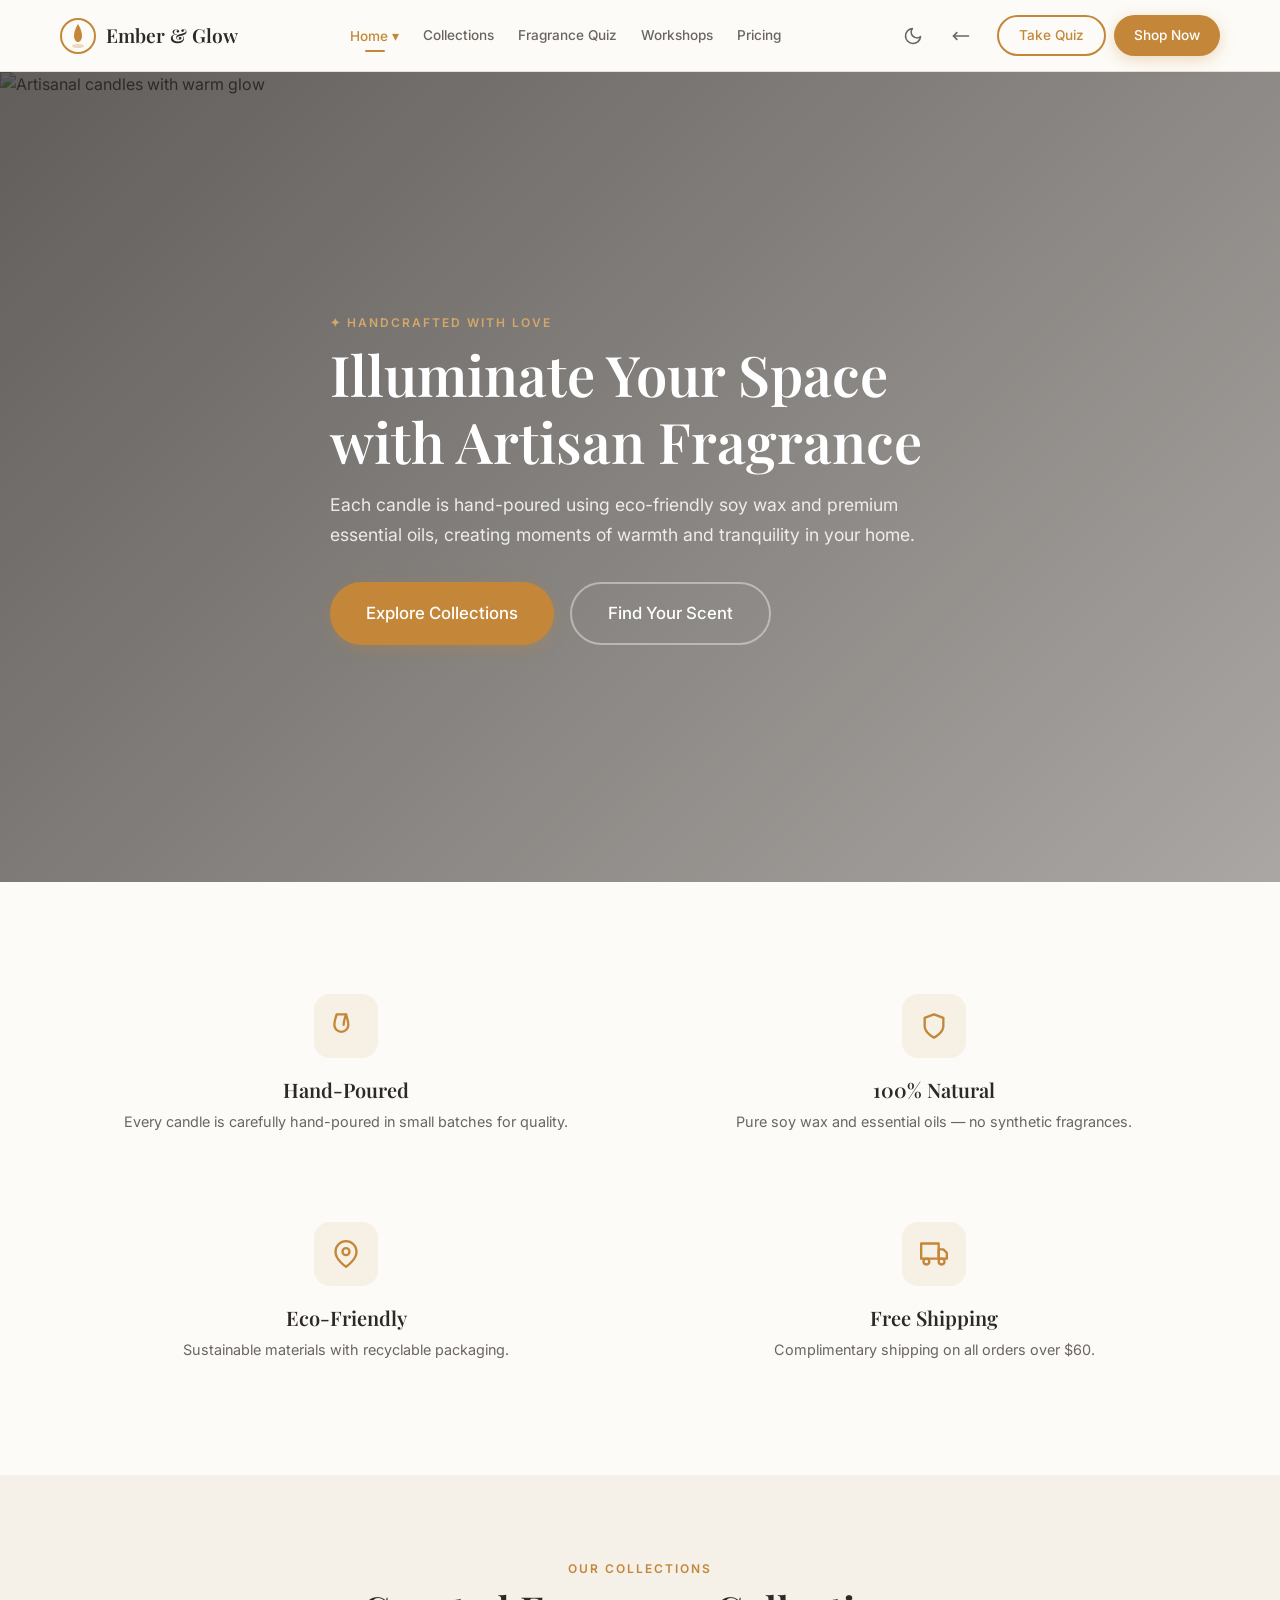
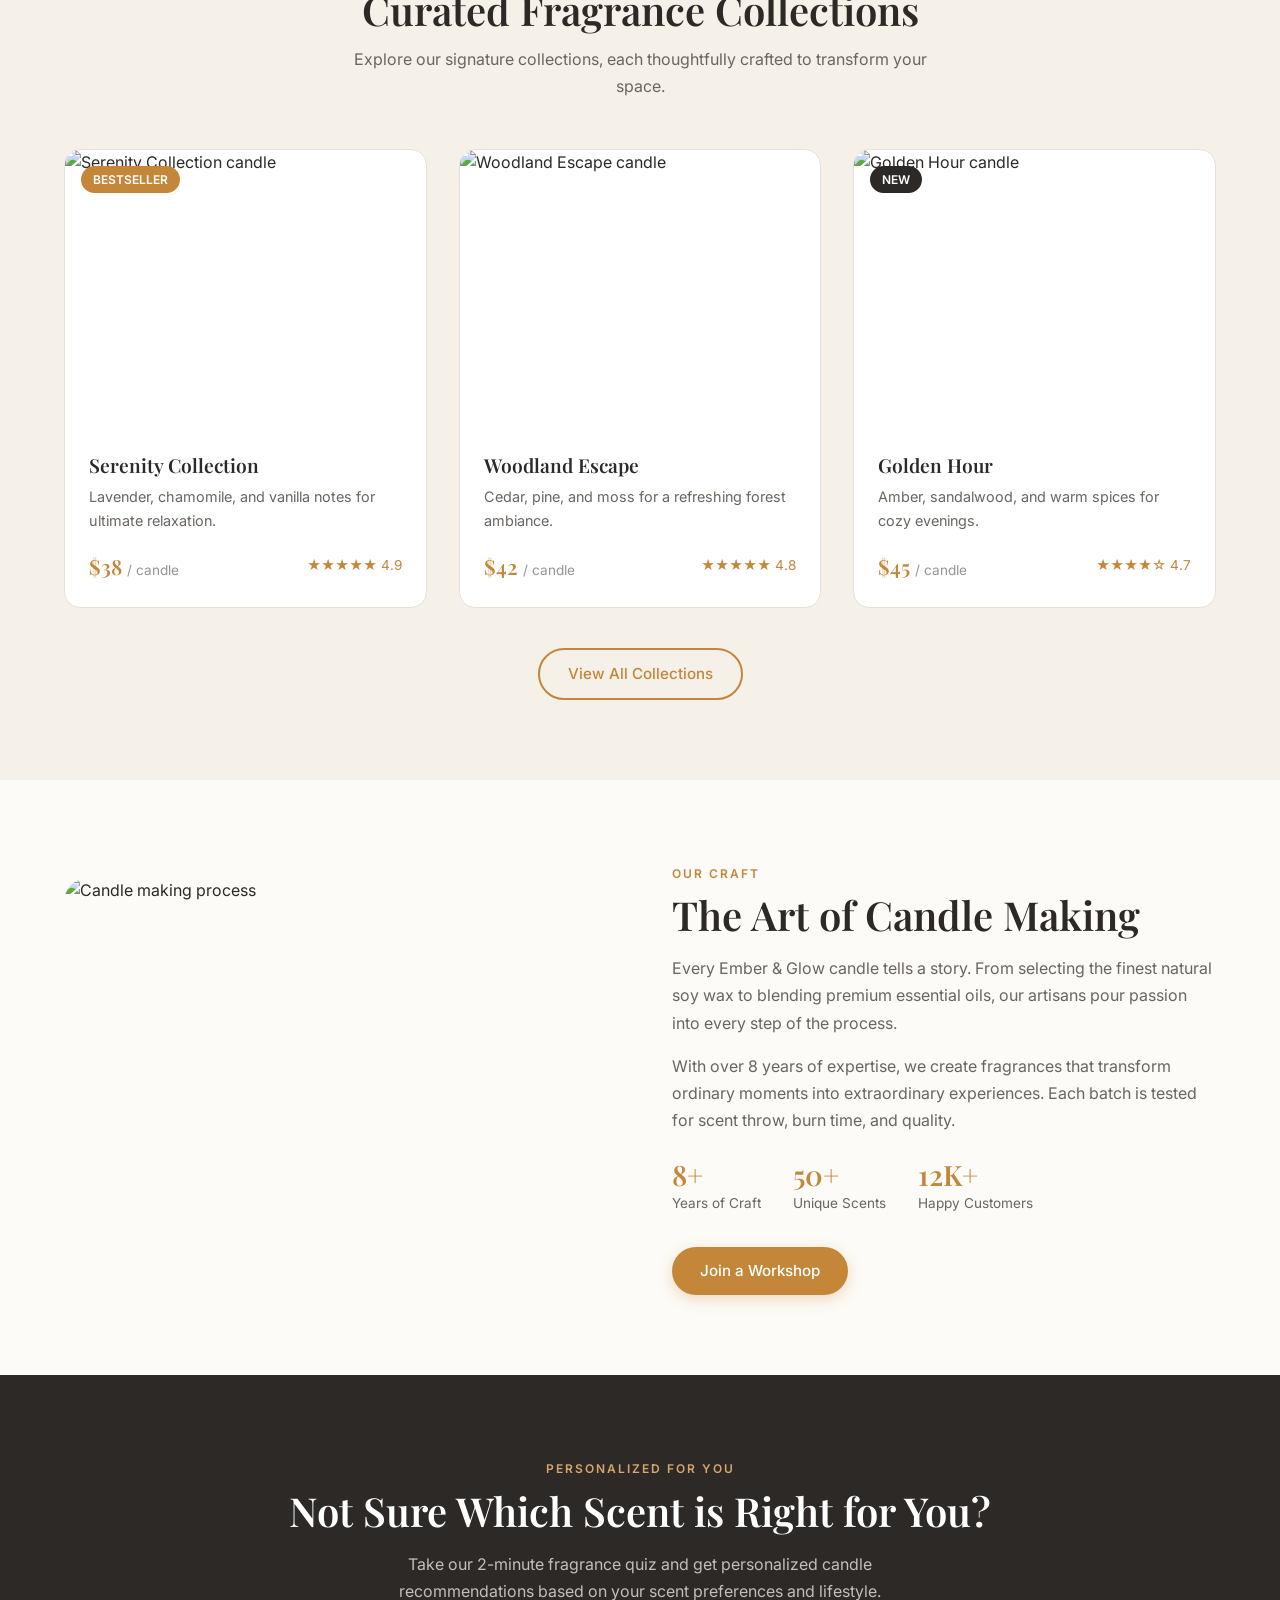
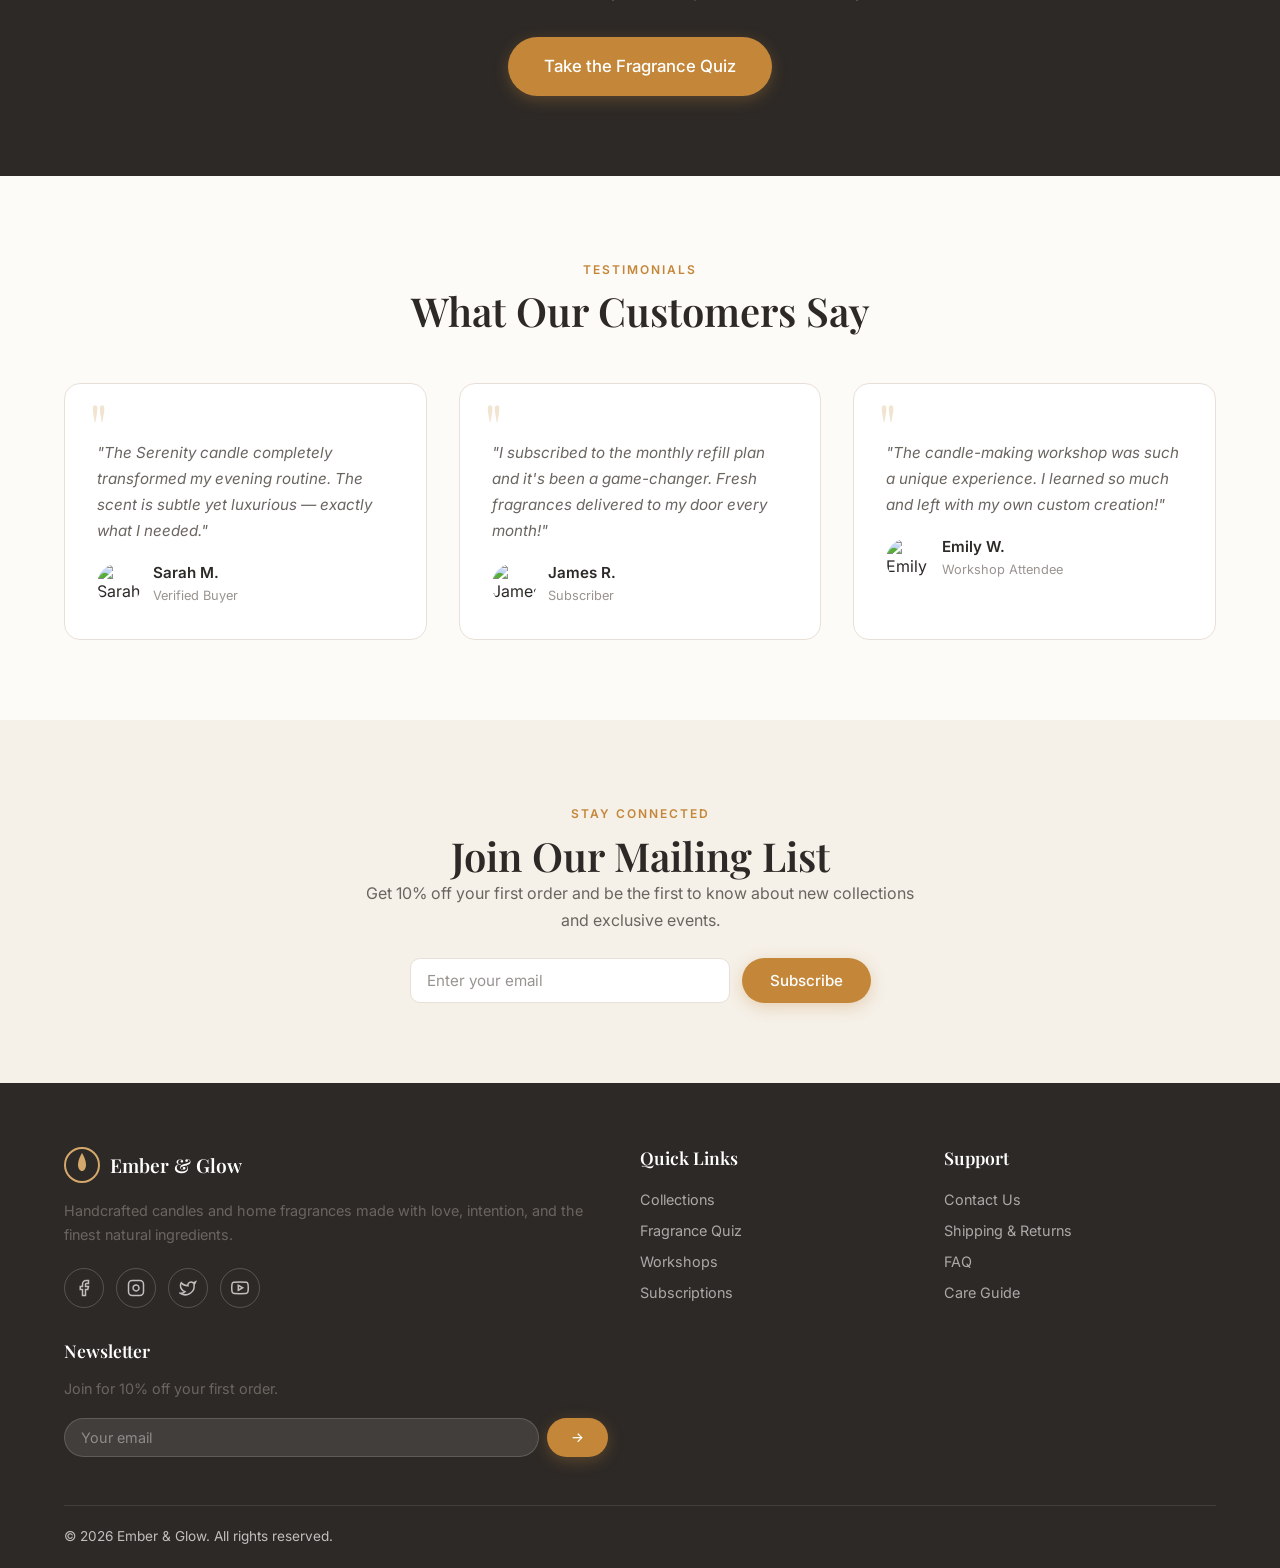
==== commit 5d3cc322: "first comm" ====
--- a/index.html
+++ b/index.html
@@ -31,7 +31,11 @@
         <a href="quiz.html">Fragrance Quiz</a>
         <a href="workshops.html">Workshops</a>
         <a href="pricing.html">Pricing</a>
-        <a href="dashboard.html">Dashboard</a>
+        <!-- <a href="dashboard.html">Dashboard</a> -->
+        <div class="nav-ctas">
+          <a href="quiz.html" class="btn btn-secondary btn-sm">Take Quiz</a>
+          <a href="collections.html" class="btn btn-primary btn-sm">Shop Now</a>
+        </div>
       </nav>
       <div class="header-actions">
         <button class="icon-btn theme-toggle" onclick="toggleTheme()" title="Toggle theme">
@@ -295,7 +299,6 @@
       </div>
       <div class="footer-bottom">
         <span>© 2026 Ember & Glow. All rights reserved.</span>
-        <span>Crafted with ♥ and soy wax</span>
       </div>
     </div>
   </footer>
--- a/css/styles.css
+++ b/css/styles.css
@@ -170,6 +170,7 @@
 .icon-btn:hover { background: var(--bg-alt); color: var(--primary); }
 .icon-btn svg { width: 20px; height: 20px; }
 .mobile-menu-btn { display: none; }
+.nav-ctas { display: none; }
 
 /* ========== HERO ========== */
 .hero {
@@ -579,6 +580,9 @@
   :root { --header-height: 64px; }
   .nav { display: none; }
   .mobile-menu-btn { display: flex; }
+  .header-ctas { display: none; }
+  .nav-ctas { display: flex; gap: 10px; padding: 12px 16px 4px; }
+  .nav-ctas .btn { flex: 1; justify-content: center; }
   .nav.open {
     display: flex; flex-direction: column; position: absolute;
     top: var(--header-height); left: 0; right: 0;
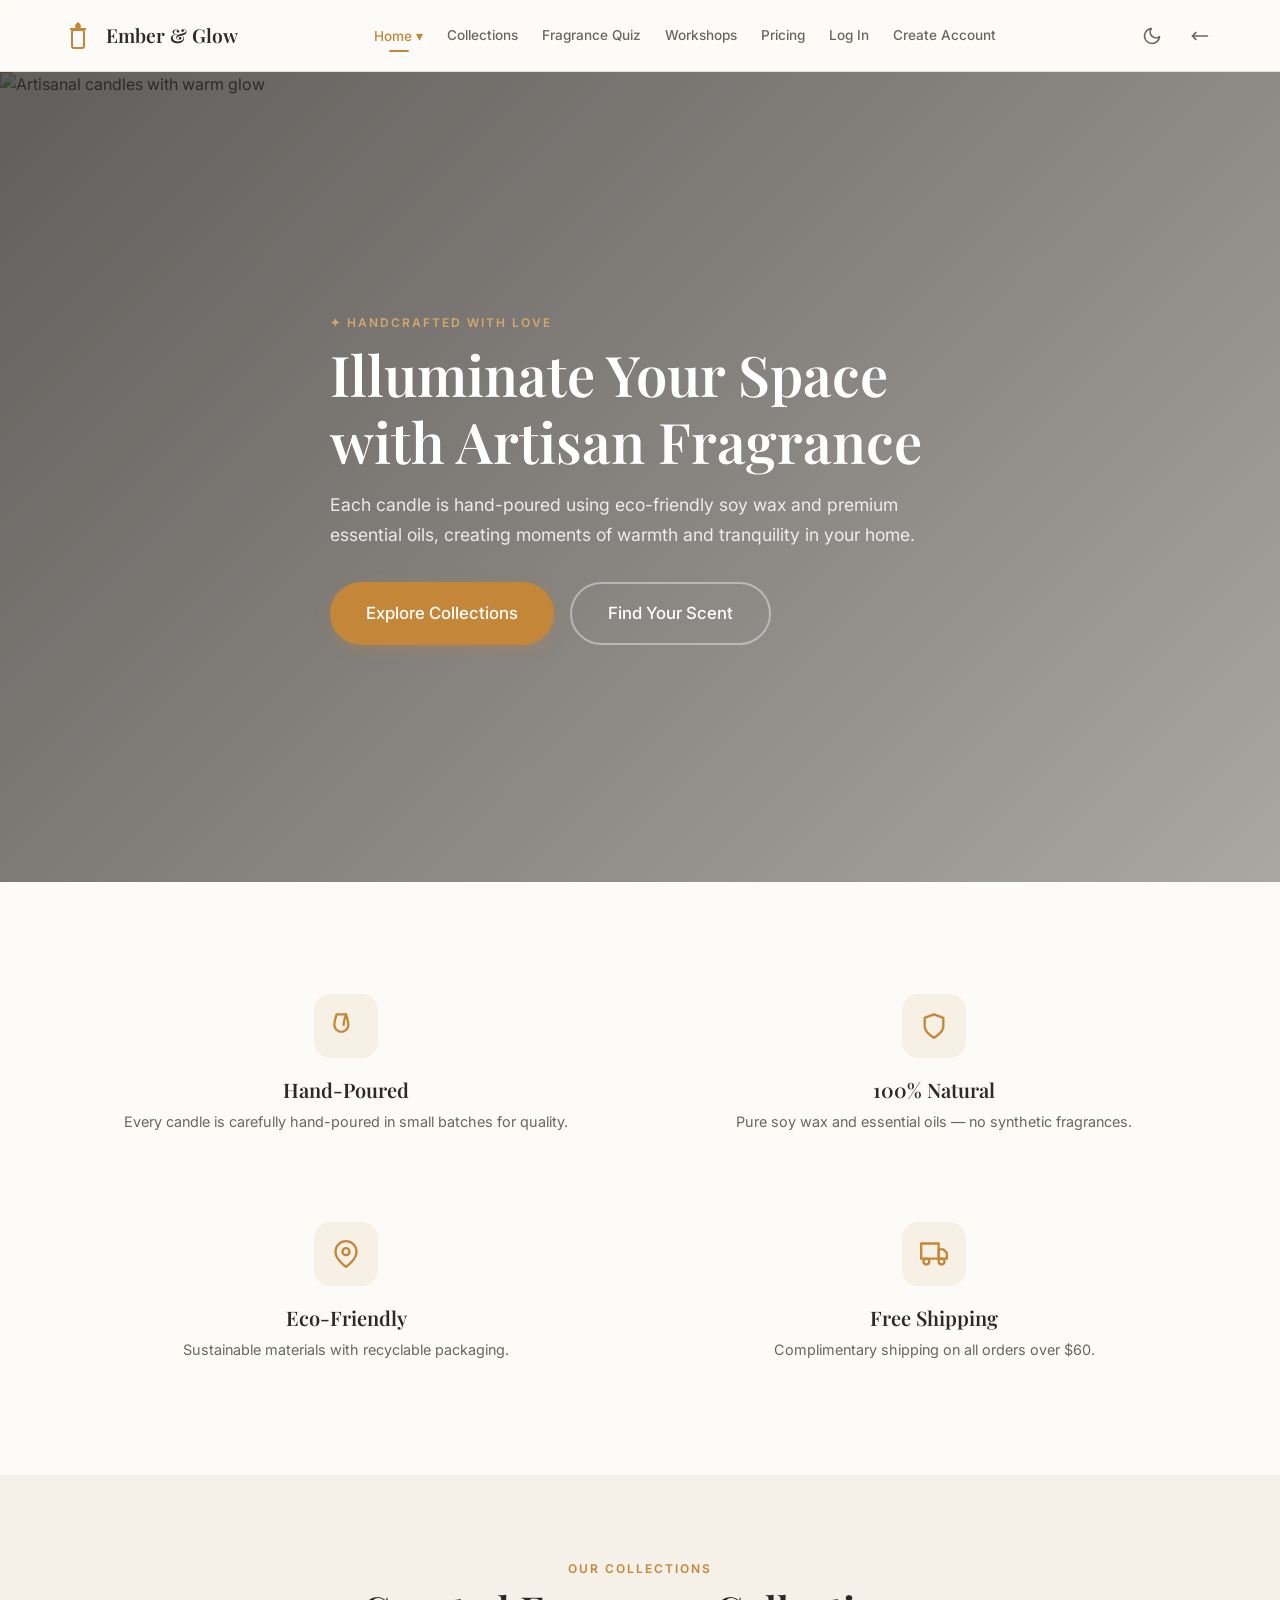
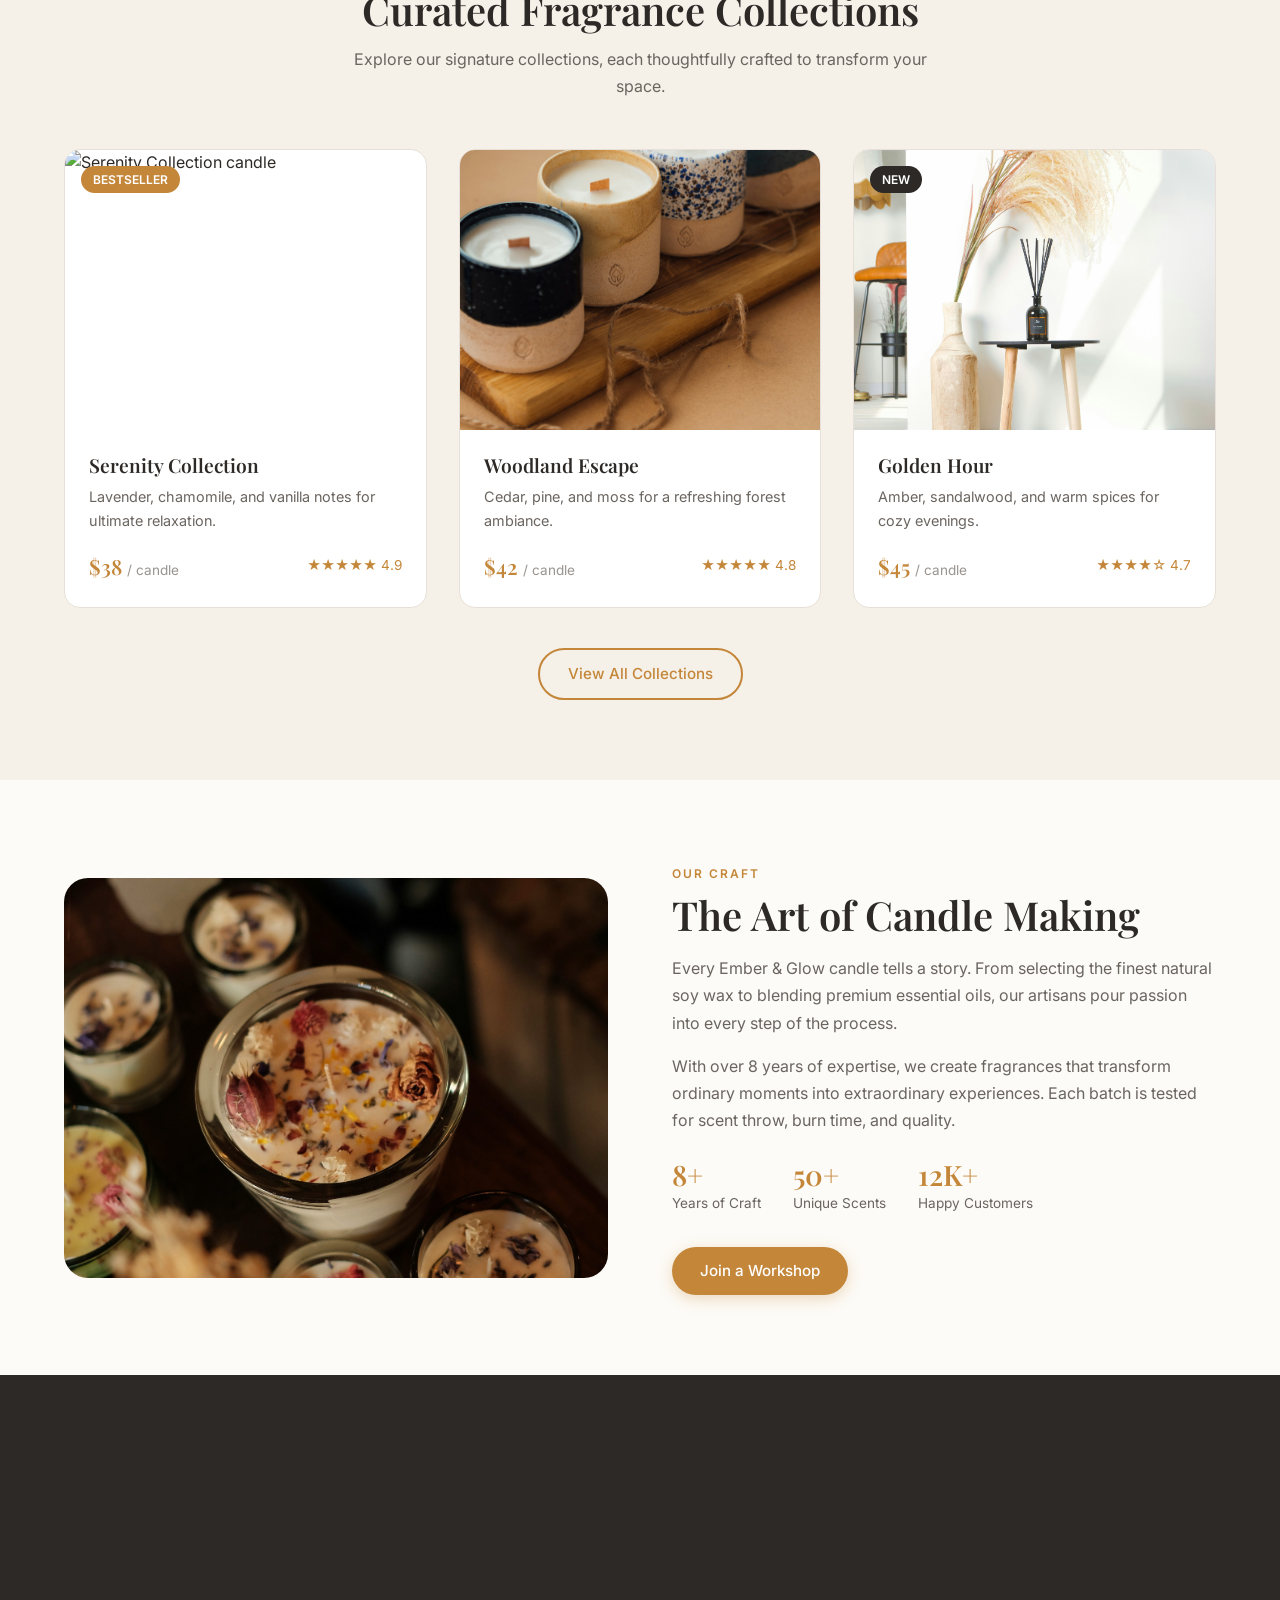
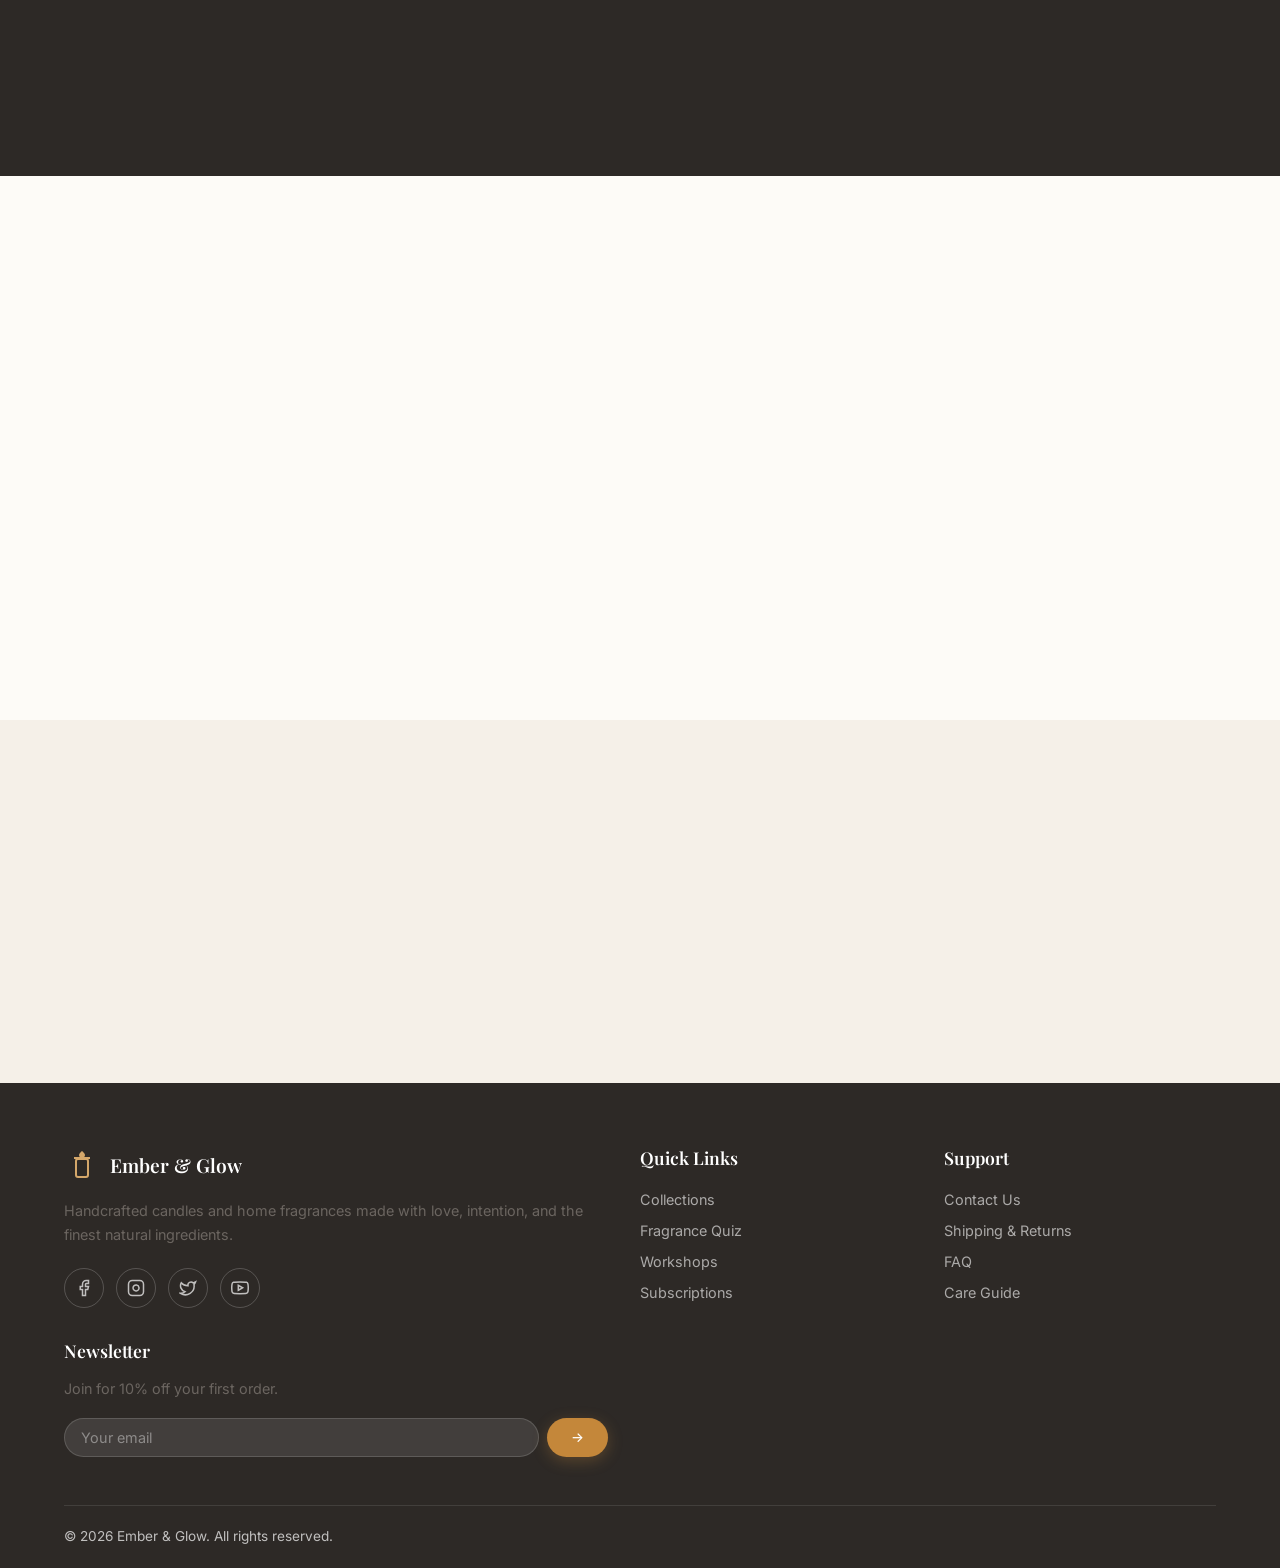
==== commit 1631423f: "img" ====
--- a/index.html
+++ b/index.html
@@ -13,9 +13,9 @@
     <div class="header-inner">
       <a href="index.html" class="logo">
         <svg width="36" height="36" viewBox="0 0 36 36" fill="none" xmlns="http://www.w3.org/2000/svg">
-          <circle cx="18" cy="18" r="17" stroke="var(--primary)" stroke-width="2" fill="none"/>
-          <path d="M18 6C18 6 22 12 22 18C22 21.3 20.2 24 18 24C15.8 24 14 21.3 14 18C14 12 18 6 18 6Z" fill="var(--primary)"/>
-          <ellipse cx="18" cy="28" rx="6" ry="2" fill="var(--primary)" opacity="0.3"/>
+          <path d="M12 14C12 12.8954 12.8954 12 14 12H22C23.1046 12 24 12.8954 24 14V28C24 29.1046 23.1046 30 22 30H14C12.8954 30 12 29.1046 12 28V14Z" stroke="var(--primary)" stroke-width="2"/>
+          <path d="M10 10H26V12H10V10Z" fill="var(--primary)"/>
+          <path d="M18 4C18 4 15 6.5 15 8C15 9.65685 16.3431 11 18 11C19.6569 11 21 9.65685 21 8C21 6.5 18 4 18 4Z" fill="var(--primary)"/>
         </svg>
         <span class="logo-text">Ember & Glow</span>
       </a>
@@ -27,27 +27,22 @@
             <a href="home2.html">Home — Premium</a>
           </div>
         </div>
-        <a href="collections.html">Collections</a>
-        <a href="quiz.html">Fragrance Quiz</a>
+        <a href="collections.html">Collections</a><a href="quiz.html">Fragrance Quiz</a>
         <a href="workshops.html">Workshops</a>
         <a href="pricing.html">Pricing</a>
         <!-- <a href="dashboard.html">Dashboard</a> -->
-        <div class="nav-ctas">
-          <a href="quiz.html" class="btn btn-secondary btn-sm">Take Quiz</a>
+        <a href="login.html">Log In</a><a href="signup.html">Create Account</a><div class="nav-ctas">
+          <button class="icon-btn theme-toggle" onclick="toggleTheme()" title="Toggle theme"><svg xmlns="http://www.w3.org/2000/svg" width="20" height="20" viewBox="0 0 24 24" fill="none" stroke="currentColor" stroke-width="2"><path d="M21 12.79A9 9 0 1 1 11.21 3 7 7 0 0 0 21 12.79z"/></svg></button><button class="icon-btn rtl-toggle" onclick="toggleRTL()" title="Toggle RTL"><svg xmlns="http://www.w3.org/2000/svg" width="20" height="20" viewBox="0 0 24 24" fill="none" stroke="currentColor" stroke-width="2"><polyline points="7 8 3 12 7 16"/><line x1="21" y1="12" x2="3" y2="12"/></svg></button>
           <a href="collections.html" class="btn btn-primary btn-sm">Shop Now</a>
         </div>
       </nav>
       <div class="header-actions">
-        <button class="icon-btn theme-toggle" onclick="toggleTheme()" title="Toggle theme">
+        <button class="icon-btn theme-toggle" onclick="toggleTheme()" title="Toggl  e theme">
           <svg xmlns="http://www.w3.org/2000/svg" width="20" height="20" viewBox="0 0 24 24" fill="none" stroke="currentColor" stroke-width="2" stroke-linecap="round" stroke-linejoin="round"><path d="M21 12.79A9 9 0 1 1 11.21 3 7 7 0 0 0 21 12.79z"/></svg>
         </button>
         <button class="icon-btn rtl-toggle" onclick="toggleRTL()" title="Toggle RTL">
           <svg xmlns="http://www.w3.org/2000/svg" width="20" height="20" viewBox="0 0 24 24" fill="none" stroke="currentColor" stroke-width="2" stroke-linecap="round" stroke-linejoin="round"><polyline points="7 8 3 12 7 16"/><line x1="21" y1="12" x2="3" y2="12"/></svg>
         </button>
-        <div class="header-ctas" style="display:flex;gap:8px;margin-left:8px">
-          <a href="quiz.html" class="btn btn-secondary btn-sm">Take Quiz</a>
-          <a href="collections.html" class="btn btn-primary btn-sm">Shop Now</a>
-        </div>
         <button class="icon-btn mobile-menu-btn" onclick="toggleMobileMenu()">
           <svg xmlns="http://www.w3.org/2000/svg" width="20" height="20" viewBox="0 0 24 24" fill="none" stroke="currentColor" stroke-width="2" stroke-linecap="round" stroke-linejoin="round"><line x1="3" y1="12" x2="21" y2="12"/><line x1="3" y1="6" x2="21" y2="6"/><line x1="3" y1="18" x2="21" y2="18"/></svg>
         </button>
@@ -58,7 +53,7 @@
   <!-- HERO SECTION -->
   <section class="hero" id="hero">
     <div class="hero-bg">
-      <img src="https://images.unsplash.com/photo-1602607714066-bbbc60a56e9e?w=1400&h=800&fit=crop&q=80" alt="Artisanal candles with warm glow">
+      <img src="assest/paolo-nicolello-KY6NHtBWJB8-unsplash.jpg" alt="Artisanal candles with warm glow">
     </div>
     <div class="hero-overlay"></div>
     <div class="container">
@@ -122,7 +117,7 @@
         <div class="card product-card">
           <span class="product-badge">Bestseller</span>
           <div class="card-img">
-            <img src="https://images.unsplash.com/photo-1572726729207-a78d6feb18d7?w=600&h=400&fit=crop&q=80" alt="Serenity Collection candle">
+            <img src="assest/declan-sun-UZT7ZPxbPMM-unsplash.jpg" alt="Serenity Collection candle">
           </div>
           <div class="card-body">
             <h3>Serenity Collection</h3>
@@ -135,7 +130,7 @@
         </div>
         <div class="card product-card">
           <div class="card-img">
-            <img src="https://images.unsplash.com/photo-1603006905003-be475563bc59?w=600&h=400&fit=crop&q=80" alt="Woodland Escape candle">
+            <img src="assest/hanna-balan-YasQvzPbGOQ-unsplash.jpg" alt="Woodland Escape candle">
           </div>
           <div class="card-body">
             <h3>Woodland Escape</h3>
@@ -149,7 +144,7 @@
         <div class="card product-card">
           <span class="product-badge" style="background:var(--secondary)">New</span>
           <div class="card-img">
-            <img src="https://images.unsplash.com/photo-1608181831688-ba943e32f4e4?w=600&h=400&fit=crop&q=80" alt="Golden Hour candle">
+            <img src="assest/mindaugas-norvilas-Jj_859tjHM4-unsplash.jpg" alt="Golden Hour candle">
           </div>
           <div class="card-body">
             <h3>Golden Hour</h3>
@@ -172,7 +167,7 @@
     <div class="container">
       <div class="grid-2" style="align-items:center;gap:64px">
         <div class="animate-on-scroll">
-          <img src="https://images.unsplash.com/photo-1596462502278-27bfdc403348?w=600&h=500&fit=crop&q=80" alt="Candle making process" style="border-radius:var(--radius-xl);width:100%;height:400px;object-fit:cover">
+          <img src="assest/olga-serjantu-v8EYM-SERfc-unsplash.jpg" alt="Candle making process" style="border-radius:var(--radius-xl);width:100%;height:400px;object-fit:cover">
         </div>
         <div class="animate-on-scroll">
           <span class="section-tag">Our Craft</span>
@@ -220,21 +215,21 @@
         <div class="testimonial-card">
           <p>"The Serenity candle completely transformed my evening routine. The scent is subtle yet luxurious — exactly what I needed."</p>
           <div class="testimonial-author">
-            <img src="https://images.unsplash.com/photo-1494790108377-be9c29b29330?w=100&h=100&fit=crop&q=80" alt="Sarah M.">
+            <img src="assest/yomex-owo-JkyhF89gNck-unsplash.jpg" alt="Sarah M.">
             <div><h4>Sarah M.</h4><span>Verified Buyer</span></div>
           </div>
         </div>
         <div class="testimonial-card">
           <p>"I subscribed to the monthly refill plan and it's been a game-changer. Fresh fragrances delivered to my door every month!"</p>
           <div class="testimonial-author">
-            <img src="https://images.unsplash.com/photo-1507003211169-0a1dd7228f2d?w=100&h=100&fit=crop&q=80" alt="James R.">
+            <img src="assest/carl-elmer-QXe3oX9orS0-unsplash.jpg" alt="James R.">
             <div><h4>James R.</h4><span>Subscriber</span></div>
           </div>
         </div>
         <div class="testimonial-card">
           <p>"The candle-making workshop was such a unique experience. I learned so much and left with my own custom creation!"</p>
           <div class="testimonial-author">
-            <img src="https://images.unsplash.com/photo-1438761681033-6461ffad8d80?w=100&h=100&fit=crop&q=80" alt="Emily W.">
+            <img src="assest/pmv-chamara-KLU0scqbKQ0-unsplash.jpg" alt="Emily W.">
             <div><h4>Emily W.</h4><span>Workshop Attendee</span></div>
           </div>
         </div>
@@ -263,7 +258,11 @@
       <div class="footer-grid">
         <div class="footer-about">
           <a href="index.html" class="logo">
-            <svg width="36" height="36" viewBox="0 0 36 36" fill="none"><circle cx="18" cy="18" r="17" stroke="var(--primary-light)" stroke-width="2" fill="none"/><path d="M18 6C18 6 22 12 22 18C22 21.3 20.2 24 18 24C15.8 24 14 21.3 14 18C14 12 18 6 18 6Z" fill="var(--primary-light)"/></svg>
+            <svg width="36" height="36" viewBox="0 0 36 36" fill="none" xmlns="http://www.w3.org/2000/svg">
+              <path d="M12 14C12 12.8954 12.8954 12 14 12H22C23.1046 12 24 12.8954 24 14V28C24 29.1046 23.1046 30 22 30H14C12.8954 30 12 29.1046 12 28V14Z" stroke="var(--primary-light)" stroke-width="2"/>
+              <path d="M10 10H26V12H10V10Z" fill="var(--primary-light)"/>
+              <path d="M18 4C18 4 15 6.5 15 8C15 9.65685 16.3431 11 18 11C19.6569 11 21 9.65685 21 8C21 6.5 18 4 18 4Z" fill="var(--primary-light)"/>
+            </svg>
             <span class="logo-text">Ember & Glow</span>
           </a>
           <p style="margin-top:16px">Handcrafted candles and home fragrances made with love, intention, and the finest natural ingredients.</p>
@@ -276,8 +275,7 @@
         </div>
         <div class="footer-links">
           <h4>Quick Links</h4>
-          <a href="collections.html">Collections</a>
-          <a href="quiz.html">Fragrance Quiz</a>
+          <a href="collections.html">Collections</a><a href="quiz.html">Fragrance Quiz</a>
           <a href="workshops.html">Workshops</a>
           <a href="pricing.html">Subscriptions</a>
         </div>
--- a/css/styles.css
+++ b/css/styles.css
@@ -580,6 +580,8 @@
   :root { --header-height: 64px; }
   .nav { display: none; }
   .mobile-menu-btn { display: flex; }
+  .header-actions .theme-toggle,
+  .header-actions .rtl-toggle { display: none; }
   .header-ctas { display: none; }
   .nav-ctas { display: flex; gap: 10px; padding: 12px 16px 4px; }
   .nav-ctas .btn { flex: 1; justify-content: center; }
@@ -589,8 +591,9 @@
     background: var(--surface); border-bottom: 1px solid var(--border);
     padding: 16px 24px; box-shadow: 0 10px 30px var(--shadow-md);
     z-index: 999; max-height: 80vh; overflow-y: auto;
+    align-items: stretch;
   }
-  .nav.open a { padding: 12px 16px; width: 100%; border-radius: var(--radius); }
+  .nav.open a { padding: 12px 16px; width: 100%; border-radius: var(--radius); display: block; text-align: left; }
   .nav.open a:hover { background: var(--bg-alt); }
   .nav-dropdown-menu {
     position: static; opacity: 1; visibility: visible;
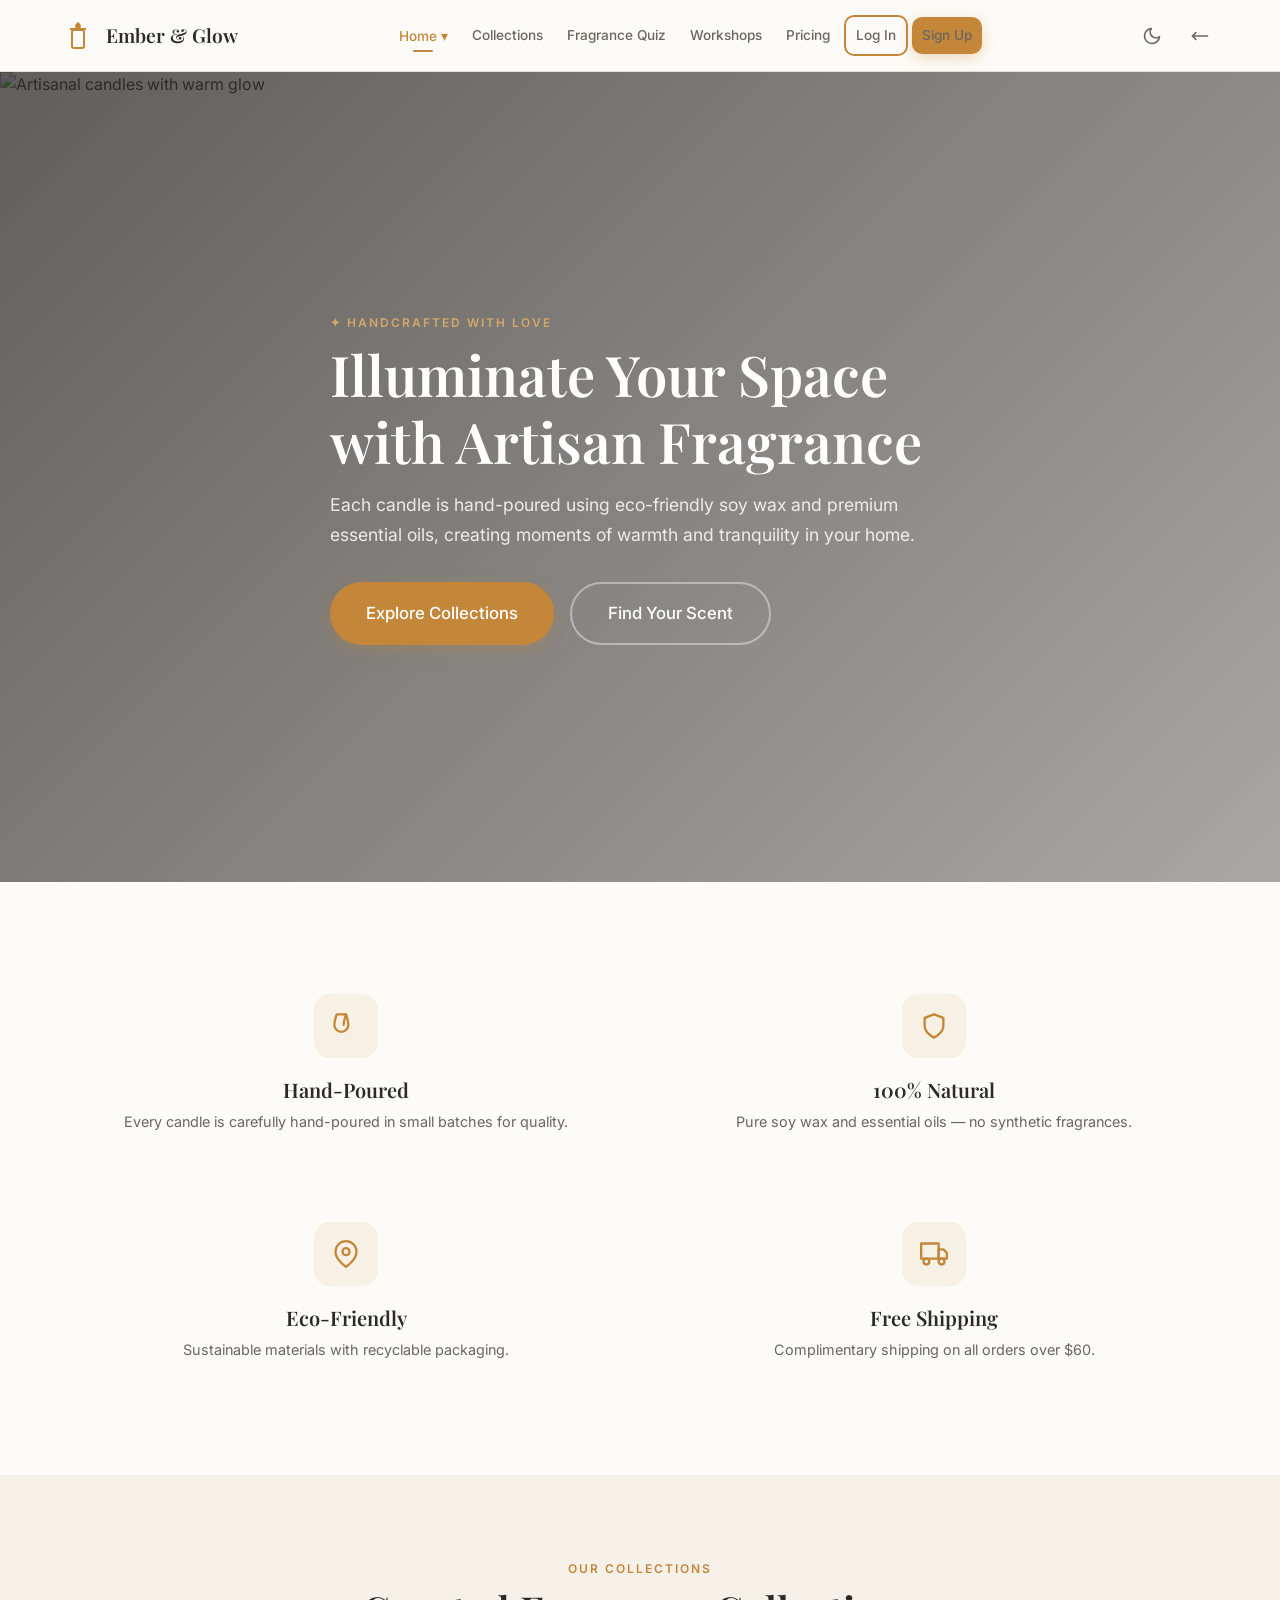
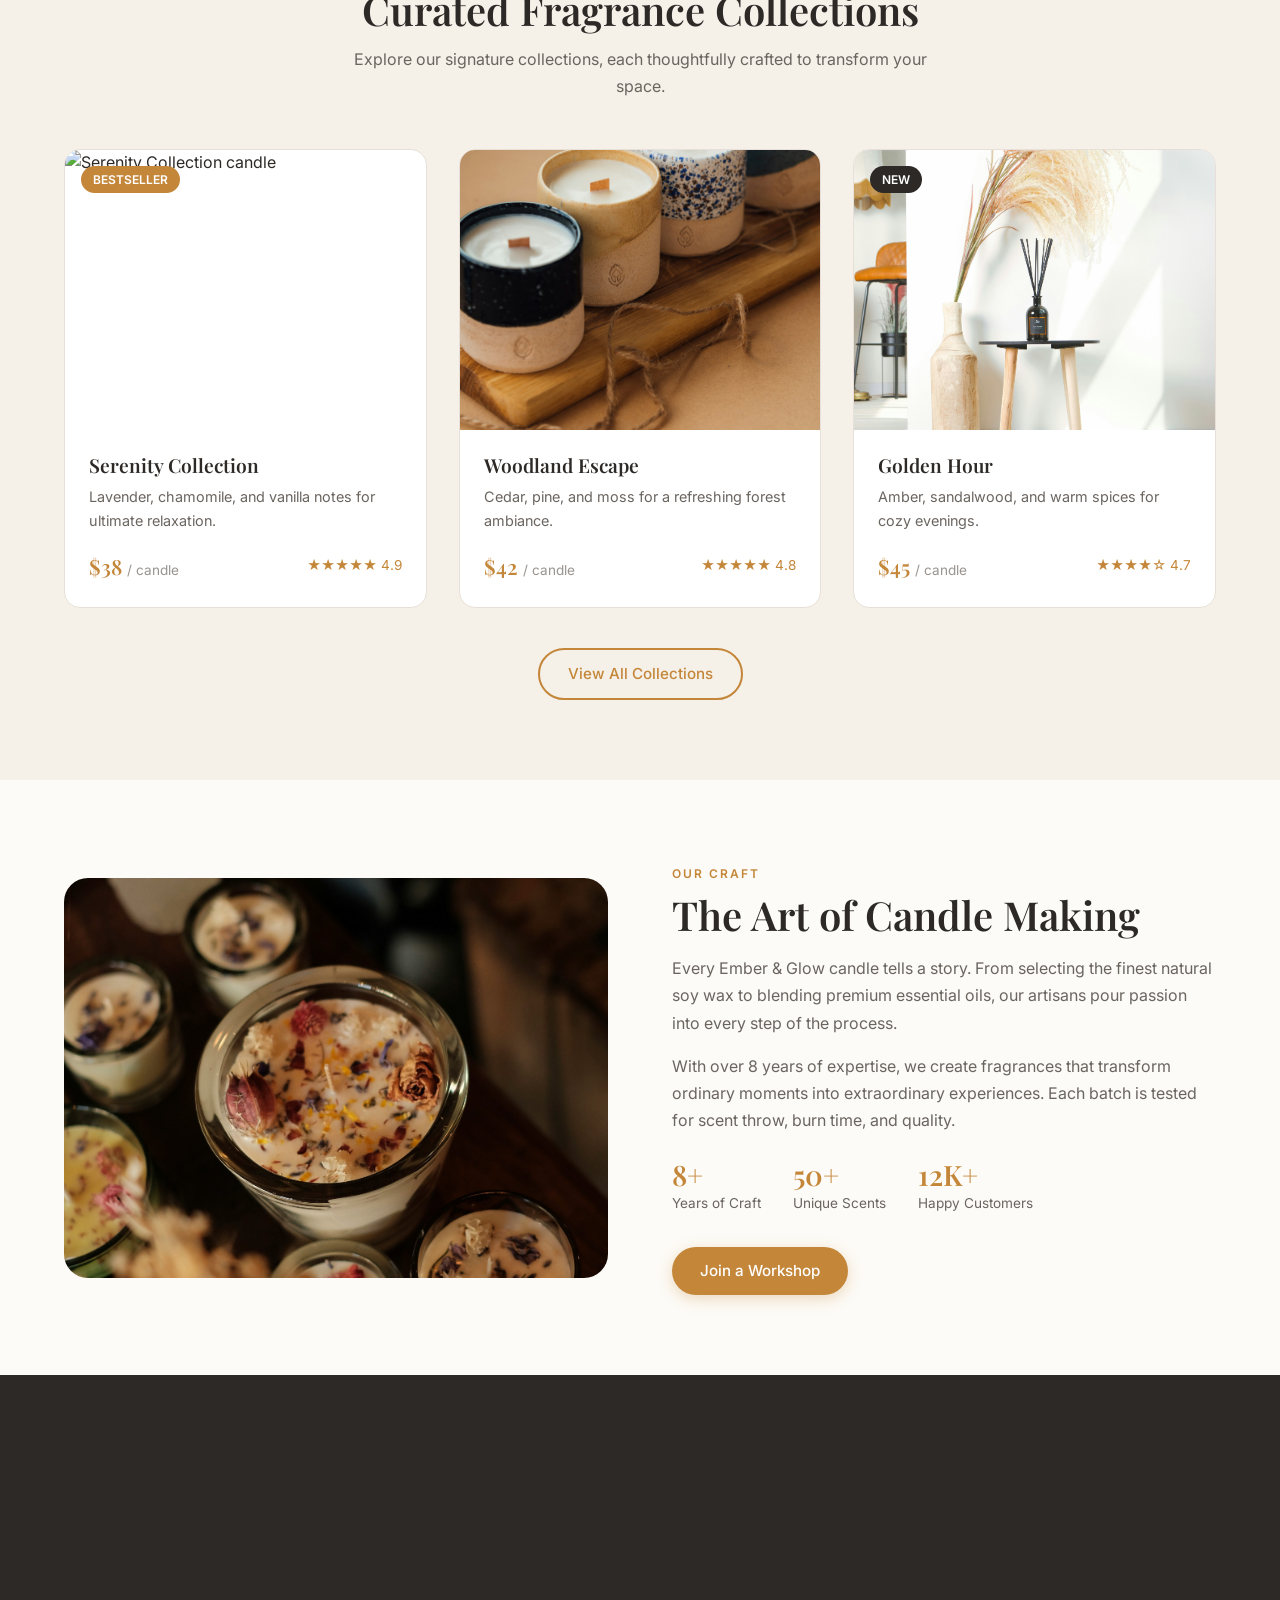
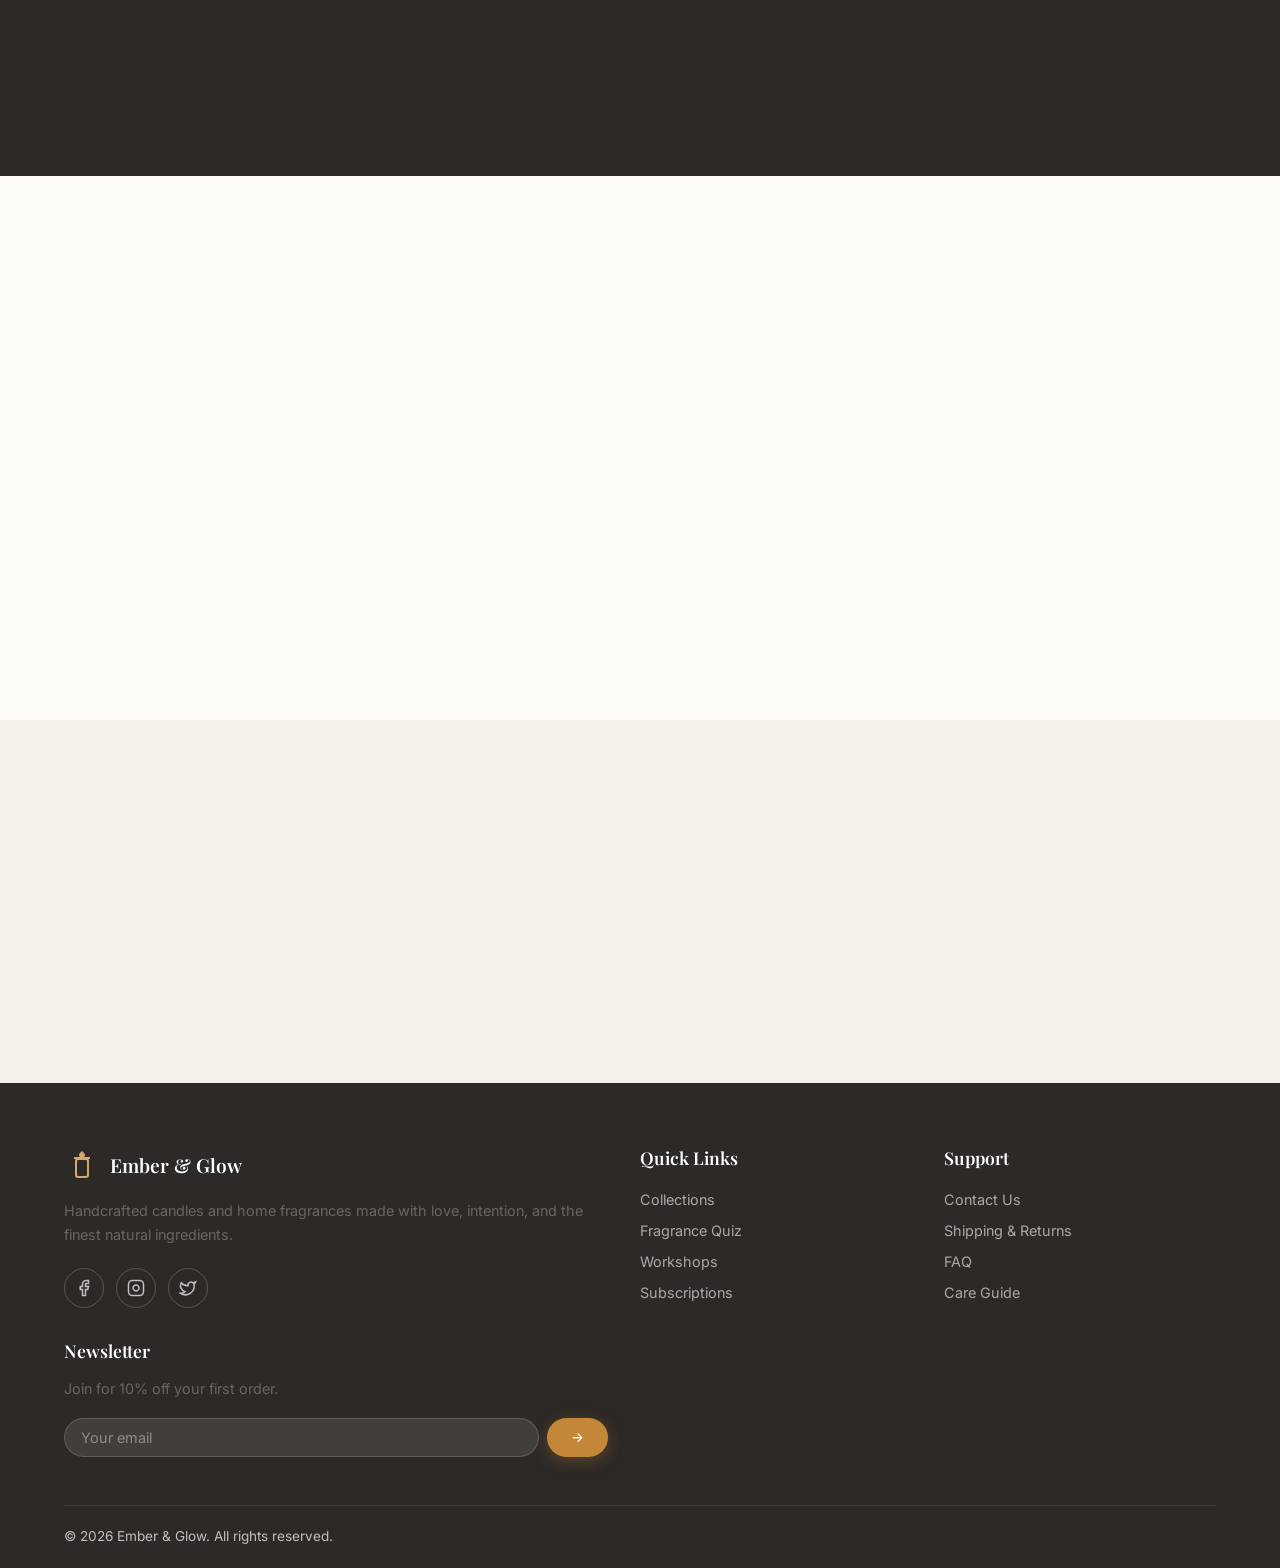
==== commit 62e25f4a: "footer" ====
--- a/index.html
+++ b/index.html
@@ -31,7 +31,9 @@
         <a href="workshops.html">Workshops</a>
         <a href="pricing.html">Pricing</a>
         <!-- <a href="dashboard.html">Dashboard</a> -->
-        <a href="login.html">Log In</a><a href="signup.html">Create Account</a><div class="nav-ctas">
+        <a href="login.html" class="btn btn-secondary btn-sm">Log In</a>
+        <a href="signup.html" class="btn btn-primary btn-sm">Sign Up</a>
+        <div class="nav-ctas">
           <button class="icon-btn theme-toggle" onclick="toggleTheme()" title="Toggle theme"><svg xmlns="http://www.w3.org/2000/svg" width="20" height="20" viewBox="0 0 24 24" fill="none" stroke="currentColor" stroke-width="2"><path d="M21 12.79A9 9 0 1 1 11.21 3 7 7 0 0 0 21 12.79z"/></svg></button><button class="icon-btn rtl-toggle" onclick="toggleRTL()" title="Toggle RTL"><svg xmlns="http://www.w3.org/2000/svg" width="20" height="20" viewBox="0 0 24 24" fill="none" stroke="currentColor" stroke-width="2"><polyline points="7 8 3 12 7 16"/><line x1="21" y1="12" x2="3" y2="12"/></svg></button>
           <a href="collections.html" class="btn btn-primary btn-sm">Shop Now</a>
         </div>
@@ -270,21 +272,15 @@
             <a href="#"><svg xmlns="http://www.w3.org/2000/svg" width="18" height="18" viewBox="0 0 24 24" fill="none" stroke="currentColor" stroke-width="2"><path d="M18 2h-3a5 5 0 0 0-5 5v3H7v4h3v8h4v-8h3l1-4h-4V7a1 1 0 0 1 1-1h3z"/></svg></a>
             <a href="#"><svg xmlns="http://www.w3.org/2000/svg" width="18" height="18" viewBox="0 0 24 24" fill="none" stroke="currentColor" stroke-width="2"><rect x="2" y="2" width="20" height="20" rx="5" ry="5"/><path d="M16 11.37A4 4 0 1 1 12.63 8 4 4 0 0 1 16 11.37z"/><line x1="17.5" y1="6.5" x2="17.51" y2="6.5"/></svg></a>
             <a href="#"><svg xmlns="http://www.w3.org/2000/svg" width="18" height="18" viewBox="0 0 24 24" fill="none" stroke="currentColor" stroke-width="2"><path d="M22 4s-.7 2.1-2 3.4c1.6 10-9.4 17.3-18 11.6 2.2.1 4.4-.6 6-2C3 15.5.5 9.6 3 5c2.2 2.6 5.6 4.1 9 4-.9-4.2 4-6.6 7-3.8 1.1 0 3-1.2 3-1.2z"/></svg></a>
-            <a href="#"><svg xmlns="http://www.w3.org/2000/svg" width="18" height="18" viewBox="0 0 24 24" fill="none" stroke="currentColor" stroke-width="2"><path d="M22.54 6.42a2.78 2.78 0 0 0-1.94-2C18.88 4 12 4 12 4s-6.88 0-8.6.46a2.78 2.78 0 0 0-1.94 2A29 29 0 0 0 1 11.75a29 29 0 0 0 .46 5.33A2.78 2.78 0 0 0 3.4 19.1c1.72.46 8.6.46 8.6.46s6.88 0 8.6-.46a2.78 2.78 0 0 0 1.94-2 29 29 0 0 0 .46-5.25 29 29 0 0 0-.46-5.33z"/><polygon points="9.75 15.02 15.5 11.75 9.75 8.48 9.75 15.02"/></svg></a>
           </div>
         </div>
         <div class="footer-links">
           <h4>Quick Links</h4>
-          <a href="collections.html">Collections</a><a href="quiz.html">Fragrance Quiz</a>
-          <a href="workshops.html">Workshops</a>
-          <a href="pricing.html">Subscriptions</a>
+          <a href="collections.html">Collections</a><a href="quiz.html">Fragrance Quiz</a><a href="workshops.html">Workshops</a><a href="pricing.html">Subscriptions</a>
         </div>
         <div class="footer-links">
           <h4>Support</h4>
-          <a href="#">Contact Us</a>
-          <a href="#">Shipping & Returns</a>
-          <a href="#">FAQ</a>
-          <a href="#">Care Guide</a>
+          <a href="#">Contact Us</a><a href="#">Shipping & Returns</a><a href="#">FAQ</a><a href="#">Care Guide</a>
         </div>
         <div>
           <h4>Newsletter</h4>
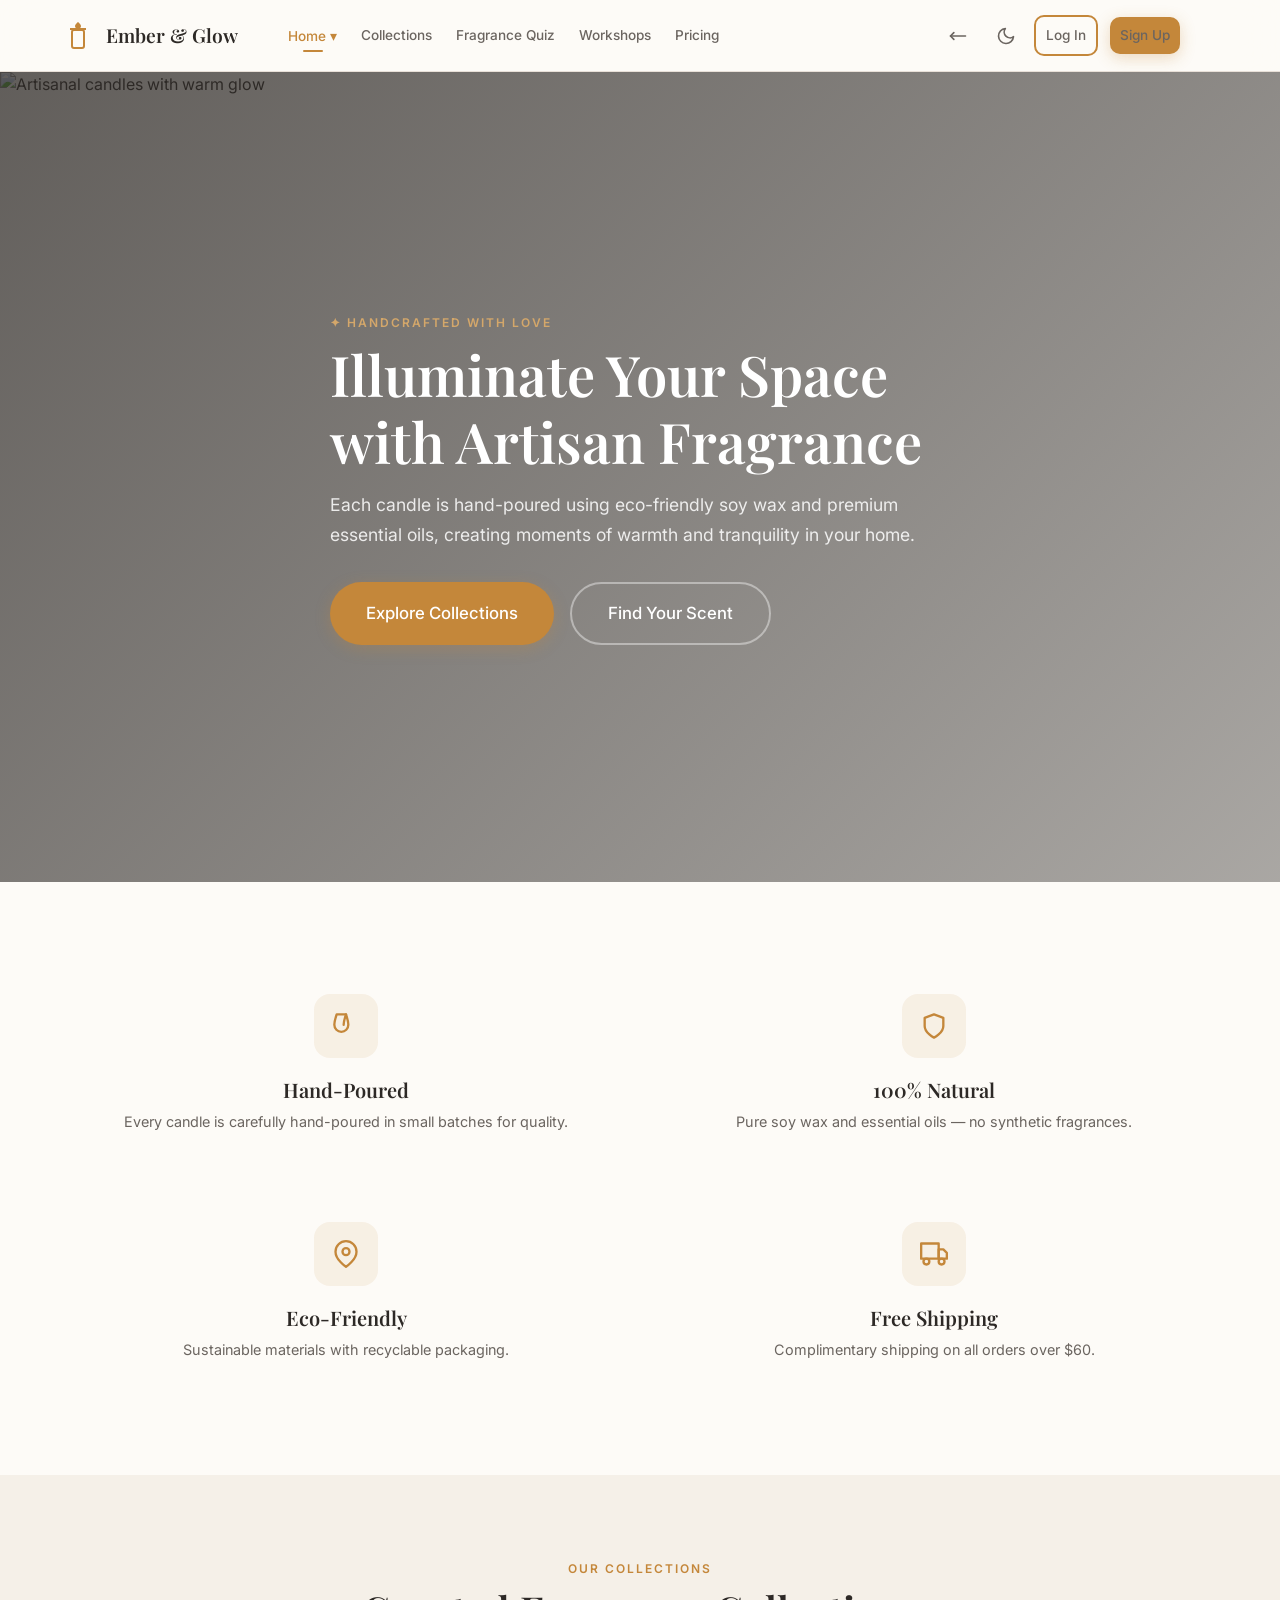
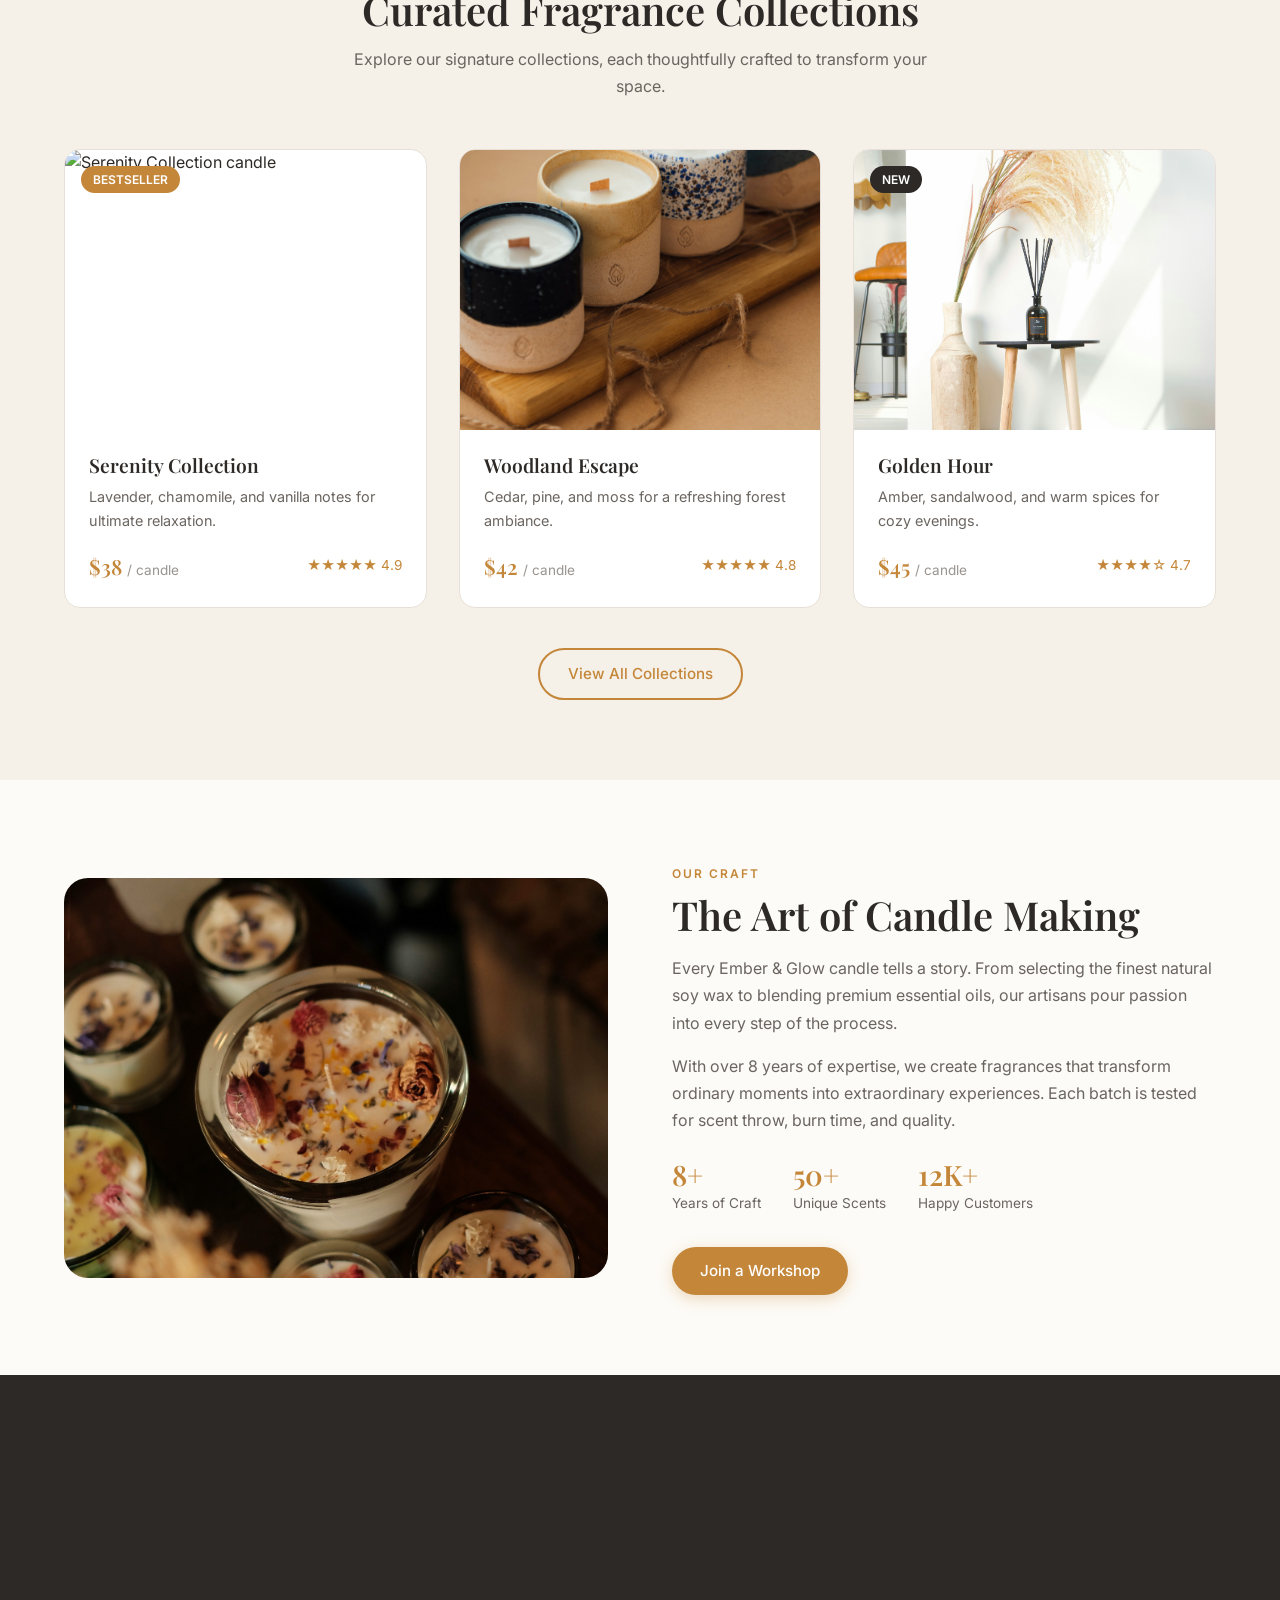
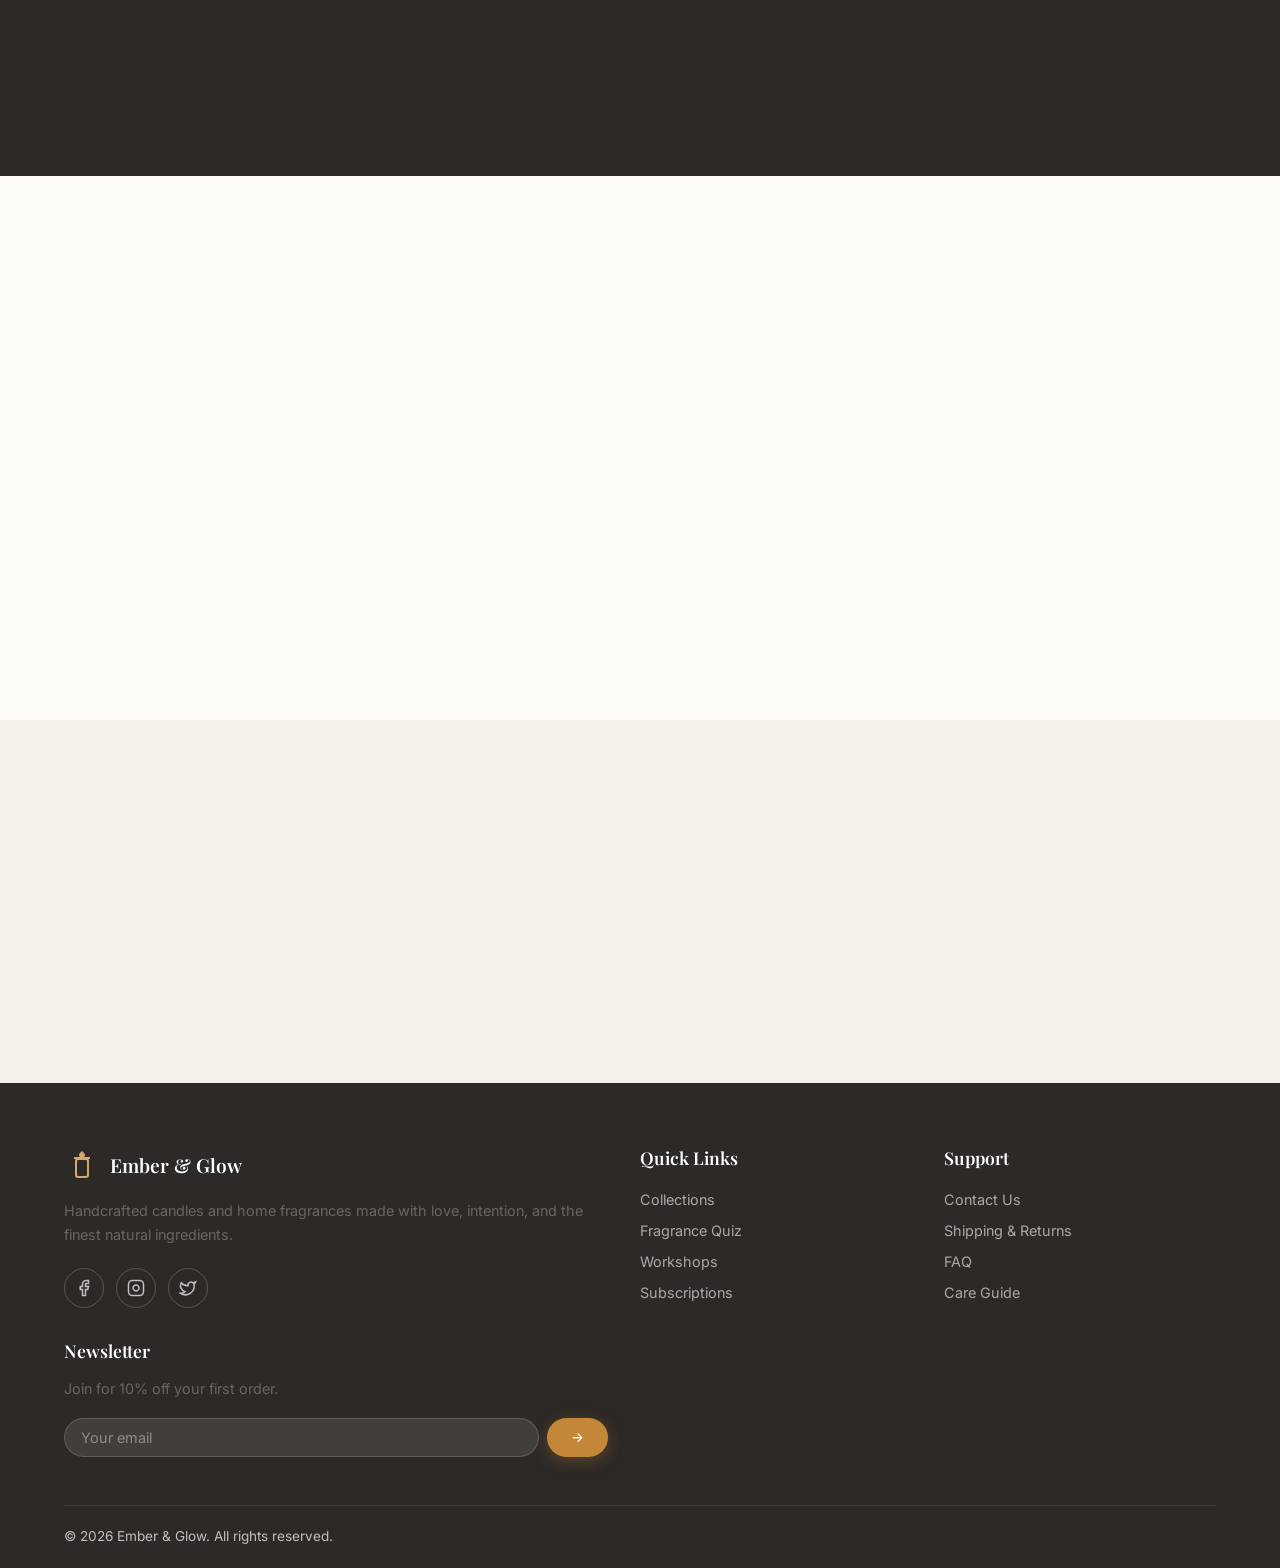
==== commit 282e5f33: "header" ====
--- a/index.html
+++ b/index.html
@@ -20,31 +20,33 @@
         <span class="logo-text">Ember & Glow</span>
       </a>
       <nav class="nav" id="mainNav">
-        <div class="nav-dropdown">
-          <a href="#" class="active">Home ▾</a>
-          <div class="nav-dropdown-menu">
-            <a href="index.html">Home — Classic</a>
-            <a href="home2.html">Home — Premium</a>
-          </div>
-        </div>
-        <a href="collections.html">Collections</a><a href="quiz.html">Fragrance Quiz</a>
-        <a href="workshops.html">Workshops</a>
-        <a href="pricing.html">Pricing</a>
-        <!-- <a href="dashboard.html">Dashboard</a> -->
-        <a href="login.html" class="btn btn-secondary btn-sm">Log In</a>
-        <a href="signup.html" class="btn btn-primary btn-sm">Sign Up</a>
-        <div class="nav-ctas">
-          <button class="icon-btn theme-toggle" onclick="toggleTheme()" title="Toggle theme"><svg xmlns="http://www.w3.org/2000/svg" width="20" height="20" viewBox="0 0 24 24" fill="none" stroke="currentColor" stroke-width="2"><path d="M21 12.79A9 9 0 1 1 11.21 3 7 7 0 0 0 21 12.79z"/></svg></button><button class="icon-btn rtl-toggle" onclick="toggleRTL()" title="Toggle RTL"><svg xmlns="http://www.w3.org/2000/svg" width="20" height="20" viewBox="0 0 24 24" fill="none" stroke="currentColor" stroke-width="2"><polyline points="7 8 3 12 7 16"/><line x1="21" y1="12" x2="3" y2="12"/></svg></button>
-          <a href="collections.html" class="btn btn-primary btn-sm">Shop Now</a>
-        </div>
-      </nav>
-      <div class="header-actions">
-        <button class="icon-btn theme-toggle" onclick="toggleTheme()" title="Toggl  e theme">
-          <svg xmlns="http://www.w3.org/2000/svg" width="20" height="20" viewBox="0 0 24 24" fill="none" stroke="currentColor" stroke-width="2" stroke-linecap="round" stroke-linejoin="round"><path d="M21 12.79A9 9 0 1 1 11.21 3 7 7 0 0 0 21 12.79z"/></svg>
-        </button>
+        <div class="nav-links">
+          <div class="nav-dropdown">
+            <a href="#" class="active">Home ▾</a>
+            <div class="nav-dropdown-menu">
+              <a href="index.html">Home — Classic</a>
+              <a href="home2.html">Home — Premium</a>
+            </div>
+          </div>
+          <a href="collections.html">Collections</a>
+          <a href="quiz.html">Fragrance Quiz</a>
+          <a href="workshops.html">Workshops</a>
+          <a href="pricing.html">Pricing</a>
+        </div>
+
         <button class="icon-btn rtl-toggle" onclick="toggleRTL()" title="Toggle RTL">
           <svg xmlns="http://www.w3.org/2000/svg" width="20" height="20" viewBox="0 0 24 24" fill="none" stroke="currentColor" stroke-width="2" stroke-linecap="round" stroke-linejoin="round"><polyline points="7 8 3 12 7 16"/><line x1="21" y1="12" x2="3" y2="12"/></svg>
         </button>
+        <button class="icon-btn theme-toggle" onclick="toggleTheme()" title="Toggle theme">
+          <svg xmlns="http://www.w3.org/2000/svg" width="20" height="20" viewBox="0 0 24 24" fill="none" stroke="currentColor" stroke-width="2" stroke-linecap="round" stroke-linejoin="round"><path d="M21 12.79A9 9 0 1 1 11.21 3 7 7 0 0 0 21 12.79z"/></svg>
+        </button>
+
+        <div class="nav-auth">
+          <a href="login.html" class="btn btn-secondary btn-sm">Log In</a>
+          <a href="signup.html" class="btn btn-primary btn-sm">Sign Up</a>
+        </div>
+      </nav>
+      <div class="header-actions">
         <button class="icon-btn mobile-menu-btn" onclick="toggleMobileMenu()">
           <svg xmlns="http://www.w3.org/2000/svg" width="20" height="20" viewBox="0 0 24 24" fill="none" stroke="currentColor" stroke-width="2" stroke-linecap="round" stroke-linejoin="round"><line x1="3" y1="12" x2="21" y2="12"/><line x1="3" y1="6" x2="21" y2="6"/><line x1="3" y1="18" x2="21" y2="18"/></svg>
         </button>
--- a/css/styles.css
+++ b/css/styles.css
@@ -140,7 +140,10 @@
 .logo { display: flex; align-items: center; gap: 10px; }
 .logo svg { width: 36px; height: 36px; }
 .logo-text { font-family: var(--font-heading); font-size: 1.2rem; font-weight: 600; }
-.nav { display: flex; align-items: center; gap: 4px; }
+.nav { display: flex; align-items: center; gap: 8px; flex: 1; margin: 0 40px; }
+.nav .rtl-toggle { margin-inline-start: auto; }
+.nav-links { display: flex; align-items: center; gap: 4px; }
+.nav-auth { display: flex; align-items: center; gap: 12px; }
 .nav a {
   padding: 8px 14px; font-size: 0.9rem; font-weight: 500; color: var(--text-light);
   border-radius: var(--radius); transition: all var(--transition); position: relative;
@@ -391,12 +394,11 @@
 /* ========== DASHBOARD ========== */
 .dashboard { display: flex; min-height: 100vh; }
 .sidebar {
-  width: 260px; background: var(--surface); border-right: 1px solid var(--border);
+  width: 260px; background: var(--surface); border-inline-end: 1px solid var(--border);
   padding: 24px 16px; display: flex; flex-direction: column;
-  position: fixed; top: 0; bottom: 0; left: 0; z-index: 100;
+  position: fixed; top: 0; bottom: 0; inset-inline-start: 0; z-index: 100;
   transition: transform var(--transition);
 }
-[dir="rtl"] .sidebar { left: auto; right: 0; border-right: none; border-left: 1px solid var(--border); }
 .sidebar .logo { padding: 0 8px; margin-bottom: 32px; }
 .sidebar-nav { flex: 1; }
 .sidebar-nav a {
@@ -408,8 +410,7 @@
 .sidebar-nav a:hover { background: var(--bg-alt); color: var(--text); }
 .sidebar-nav a.active { background: rgba(var(--primary-rgb), 0.1); color: var(--primary); }
 .sidebar-nav a svg { width: 20px; height: 20px; }
-.dash-main { flex: 1; margin-left: 260px; padding: 32px; }
-[dir="rtl"] .dash-main { margin-left: 0; margin-right: 260px; }
+.dash-main { flex: 1; margin-inline-start: 260px; padding: 32px; transition: margin var(--transition); }
 .dash-header {
   display: flex; justify-content: space-between; align-items: center;
   margin-bottom: 32px;
@@ -532,13 +533,29 @@
 .animate-on-scroll { opacity: 0; transform: translateY(30px); transition: all 0.7s ease; }
 .animate-on-scroll.visible { opacity: 1; transform: translateY(0); }
 
-/* ========== RTL ========== */
-[dir="rtl"] { direction: rtl; }
+/* ========== RTL Support ========== */
+[dir="rtl"] { 
+  direction: rtl; 
+  --ltr-direction: -1;
+}
+[dir="ltr"] {
+  --ltr-direction: 1;
+}
+
 [dir="rtl"] .hero-premium-img { right: auto; left: 0; }
 [dir="rtl"] .hero-premium-img::before { background: linear-gradient(to left, var(--secondary) 0%, transparent 50%); }
 [dir="rtl"] .workshop-card { flex-direction: row-reverse; }
-[dir="rtl"] .product-badge { left: auto; right: 16px; }
-[dir="rtl"] .product-actions { right: auto; left: 16px; }
+[dir="rtl"] .product-badge { inset-inline-start: auto; inset-inline-end: 16px; }
+[dir="rtl"] .product-actions { inset-inline-end: auto; inset-inline-start: 16px; }
+[dir="rtl"] .nav-auth { margin-inline-start: auto; margin-inline-end: 0; }
+[dir="rtl"] .nav-dropdown-menu { left: auto; right: 0; }
+[dir="rtl"] .sidebar { left: auto; right: 0; border-right: none; border-left: 1px solid var(--border); }
+[dir="rtl"] .dash-main { margin-left: 0; margin-right: 260px; }
+
+/* Flip icons in RTL */
+[dir="rtl"] .rtl-toggle svg { transform: scaleX(-1); }
+[dir="rtl"] .btn i, [dir="rtl"] .btn svg:not(.social-icon) { transform: scaleX(var(--ltr-direction)); }
+
 
 /* ========== BACK TO TOP ========== */
 .back-to-top {
@@ -580,26 +597,29 @@
   :root { --header-height: 64px; }
   .nav { display: none; }
   .mobile-menu-btn { display: flex; }
-  .header-actions .theme-toggle,
-  .header-actions .rtl-toggle { display: none; }
-  .header-ctas { display: none; }
-  .nav-ctas { display: flex; gap: 10px; padding: 12px 16px 4px; }
-  .nav-ctas .btn { flex: 1; justify-content: center; }
+  .header-actions { gap: 4px; }
+  .nav-ctas { display: none; }
   .nav.open {
     display: flex; flex-direction: column; position: absolute;
     top: var(--header-height); left: 0; right: 0;
     background: var(--surface); border-bottom: 1px solid var(--border);
     padding: 16px 24px; box-shadow: 0 10px 30px var(--shadow-md);
     z-index: 999; max-height: 80vh; overflow-y: auto;
-    align-items: stretch;
+    align-items: stretch; gap: 16px;
   }
+  .nav-links, .nav-auth { display: flex; flex-direction: column; gap: 4px; }
+  .nav .icon-btn { width: 100%; justify-content: flex-start; padding: 12px 16px; border-radius: var(--radius); }
+  .nav .icon-btn svg { margin-inline-end: 12px; }
+  .nav-auth { margin-inline-start: 0; padding-top: 16px; border-top: 1px solid var(--border); }
   .nav.open a { padding: 12px 16px; width: 100%; border-radius: var(--radius); display: block; text-align: left; }
+  [dir="rtl"] .nav.open a { text-align: right; }
   .nav.open a:hover { background: var(--bg-alt); }
   .nav-dropdown-menu {
     position: static; opacity: 1; visibility: visible;
     transform: none; box-shadow: none; border: none;
     padding: 0 0 0 16px; background: transparent;
   }
+  [dir="rtl"] .nav-dropdown-menu { padding: 0 16px 0 0; }
   .grid-2 { grid-template-columns: 1fr 1fr; gap: 24px; }
   .grid-3 { grid-template-columns: repeat(2, 1fr); gap: 24px; }
   .grid-4 { grid-template-columns: repeat(2, 1fr); gap: 20px; }
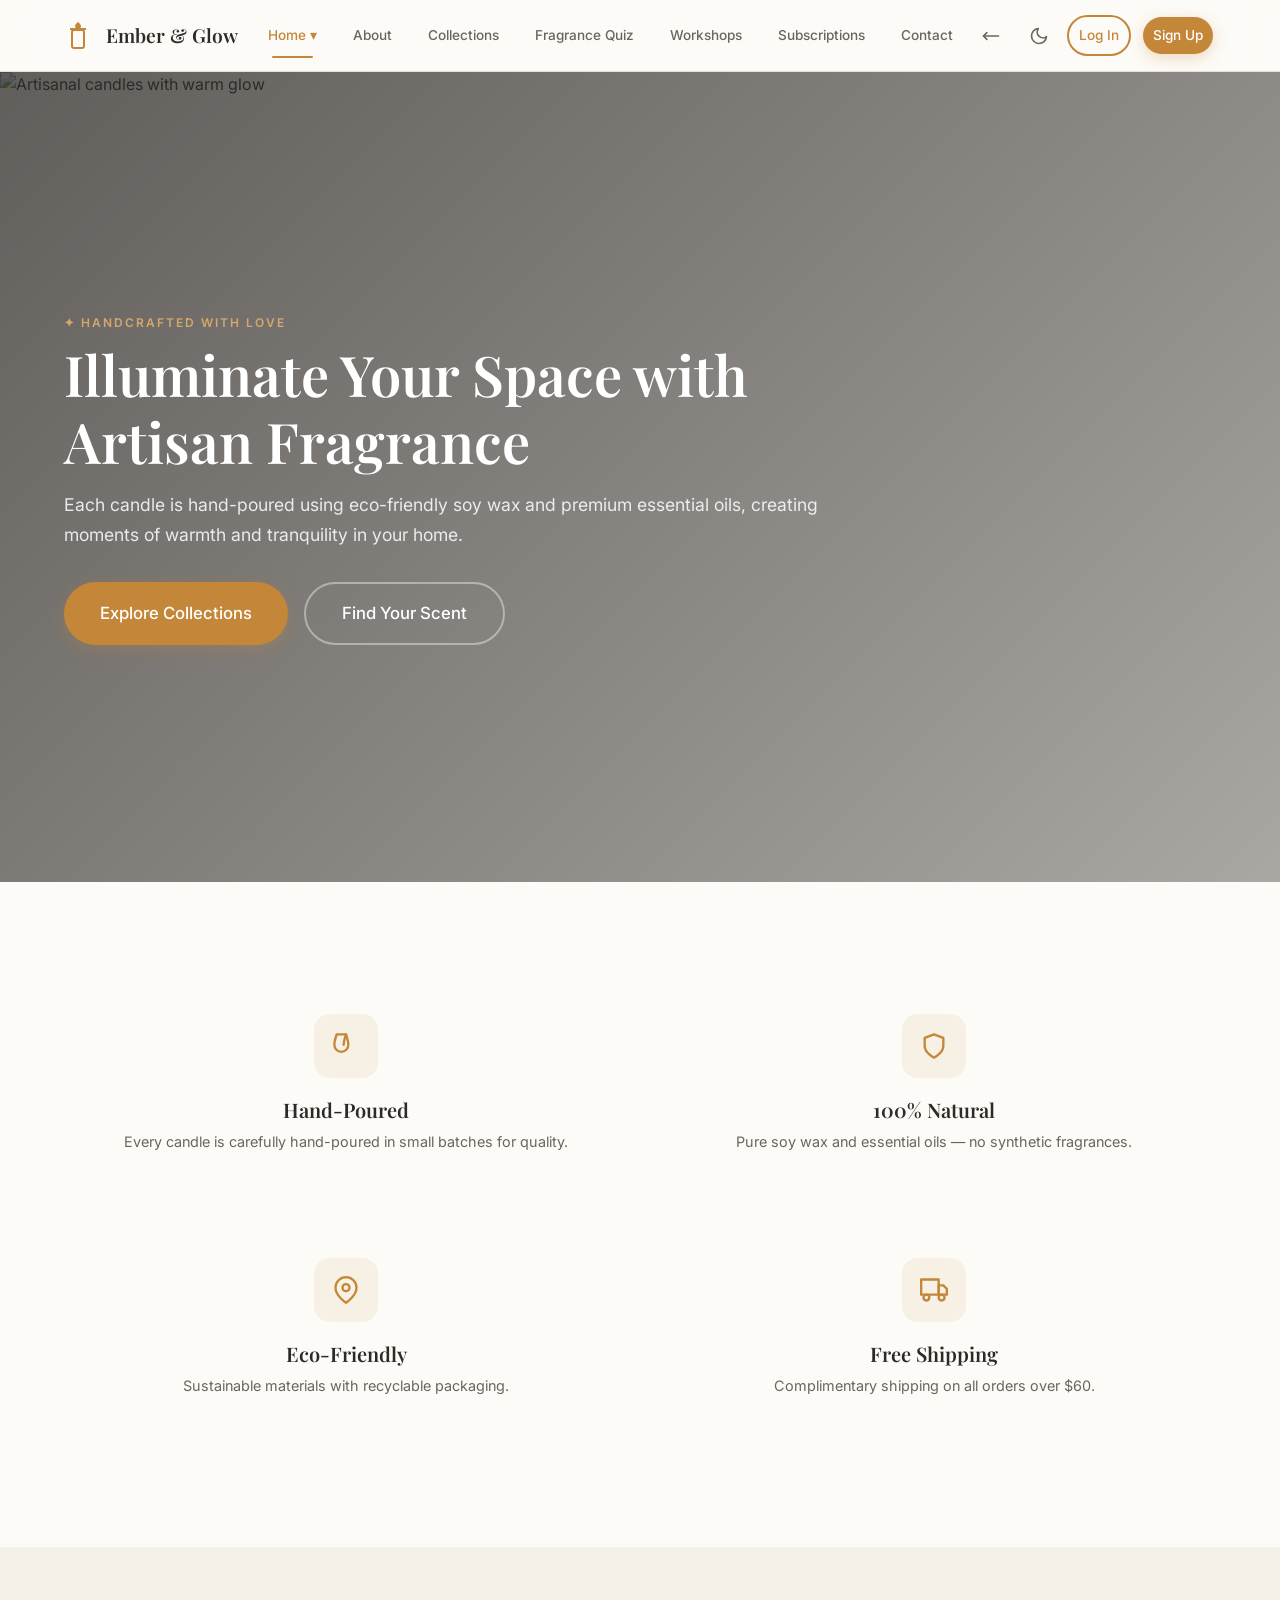
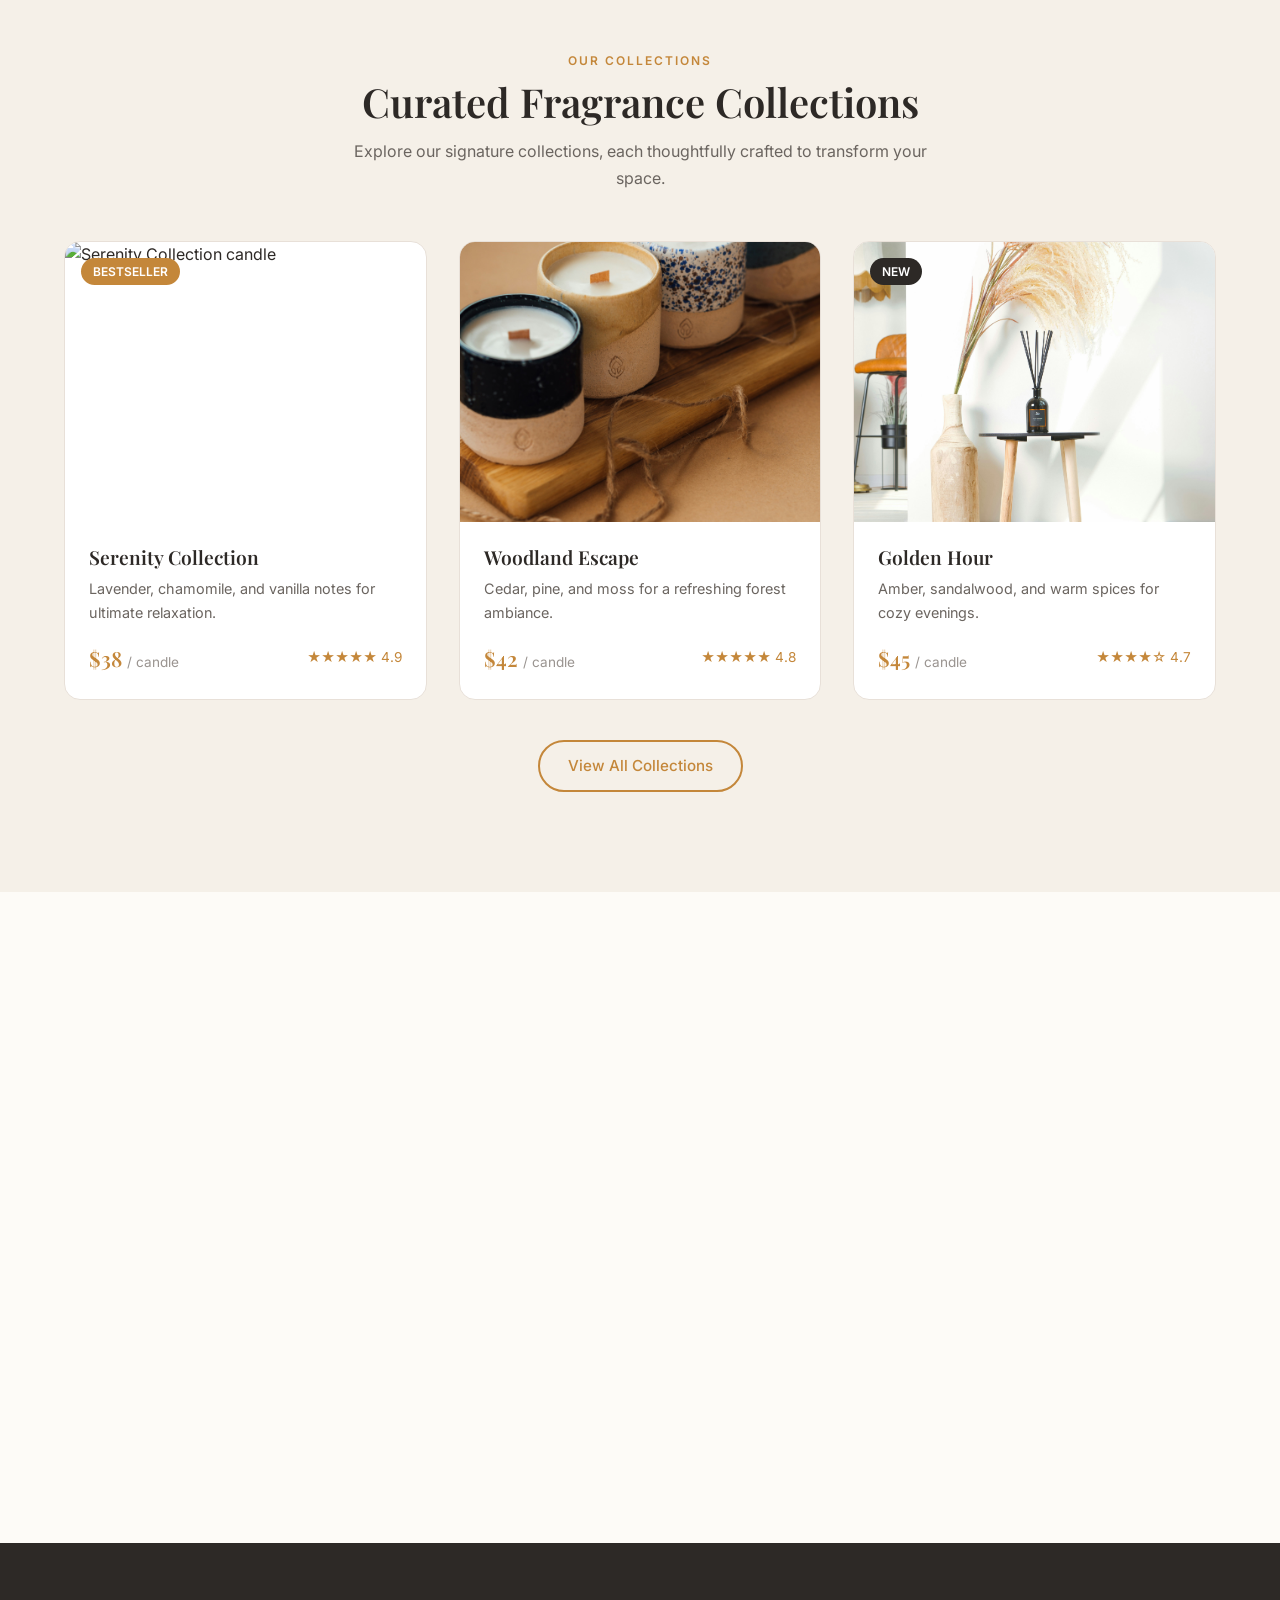
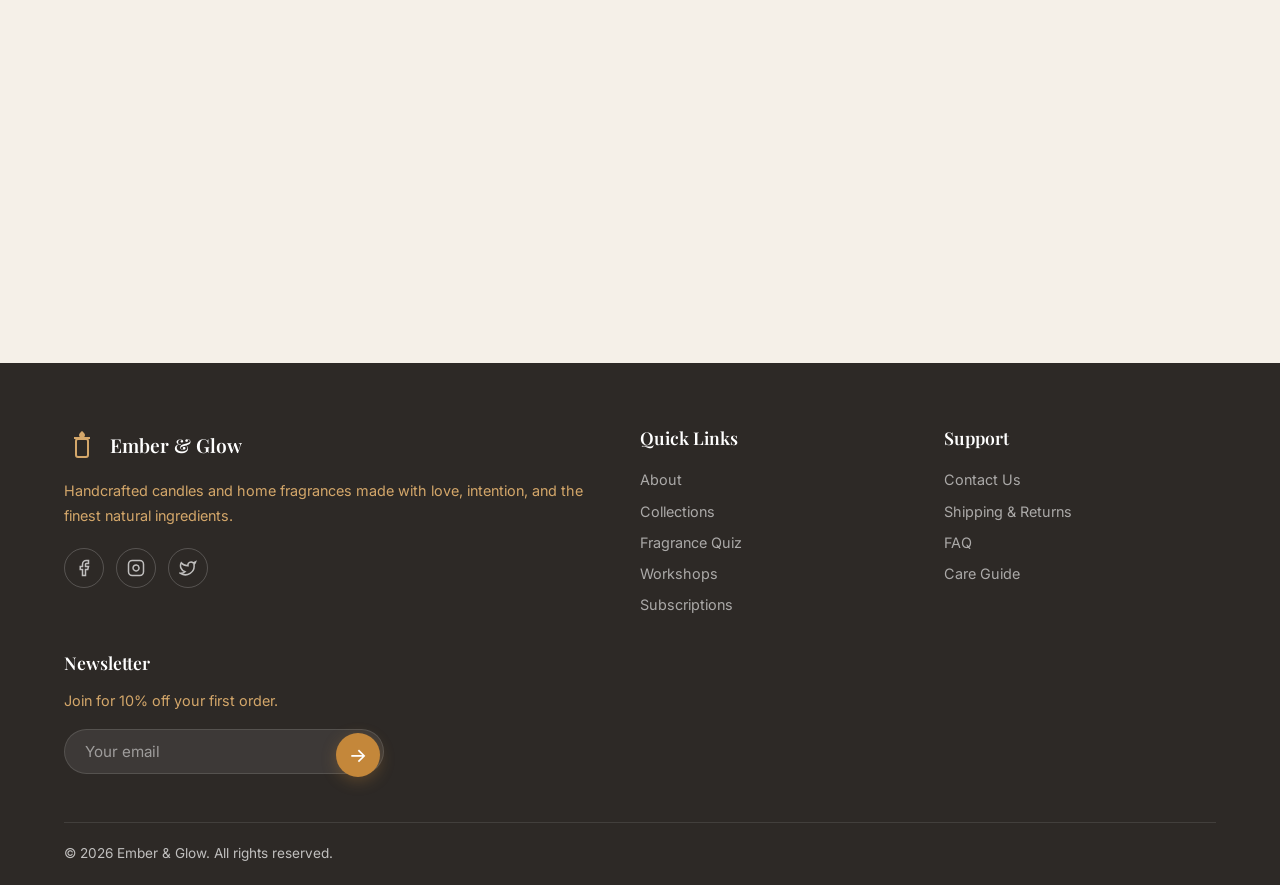
==== commit 834fdaaf: "first commit" ====
--- a/index.html
+++ b/index.html
@@ -6,6 +6,7 @@
   <meta name="description" content="Artisanal hand-poured candles and home fragrances. Discover our curated collections, take our fragrance quiz, and join our candle-making workshops.">
   <title>Ember & Glow — Artisanal Candle & Home Fragrance Studio</title>
   <link rel="stylesheet" href="css/styles.css">
+  <link rel="icon" href="data:image/svg+xml,svg xmlns='http://www.w3.org/2000/svg' viewBox='0 0 100 100'><text y='.9em' font-size='90'>&#x1F56F;</text></svg>" type="image/svg+xml">
 </head>
 <body>
   <!-- HEADER -->
@@ -28,10 +29,12 @@
               <a href="home2.html">Home — Premium</a>
             </div>
           </div>
+          <a href="about.html">About</a>
           <a href="collections.html">Collections</a>
           <a href="quiz.html">Fragrance Quiz</a>
           <a href="workshops.html">Workshops</a>
-          <a href="pricing.html">Pricing</a>
+          <a href="pricing.html">Subscriptions</a>
+          <a href="contact.html">Contact</a>
         </div>
 
         <button class="icon-btn rtl-toggle" onclick="toggleRTL()" title="Toggle RTL">
@@ -241,13 +244,30 @@
     </div>
   </section>
 
+  <!-- INSTAGRAM GALLERY -->
+  <section class="section">
+    <div class="container">
+      <div class="section-header animate-on-scroll" style="margin-bottom: 24px;">
+        <span class="section-tag">Follow Us</span>
+        <h2>@EmberAndGlow</h2>
+        <p>Join our community for daily inspiration and exclusive drops.</p>
+      </div>
+      <div class="gallery-grid animate-on-scroll">
+        <img src="assest/filip-baotic-SqeDlAL2vjk-unsplash.jpg" alt="Candle warm glow">
+        <img src="assest/galina-bogdanova-TDYS1JOtNA0-unsplash.jpg" alt="Botanical ingredients">
+        <img src="assest/jaclyn-moy-BLZqzDZ02lI-unsplash.jpg" alt="Luxury candle">
+        <img src="assest/kamilla-isalieva-Cj7QCBdAKk8-unsplash.jpg" alt="Old books and candles">
+      </div>
+    </div>
+  </section>
+
   <!-- NEWSLETTER -->
   <section class="section" style="background:var(--bg-alt)">
     <div class="container">
       <div class="text-center animate-on-scroll" style="max-width:560px;margin:0 auto">
         <span class="section-tag">Stay Connected</span>
         <h2>Join Our Mailing List</h2>
-        <p style="margin-bottom:24px">Get 10% off your first order and be the first to know about new collections and exclusive events.</p>
+        <p style="margin-bottom:24px;">Get 10% off your first order and be the first to know about new collections and exclusive events.</p>
         <form style="display:flex;gap:12px;justify-content:center;flex-wrap:wrap" onsubmit="event.preventDefault();showToast('Thank you for subscribing!')">
           <input type="email" class="form-control" placeholder="Enter your email" required style="max-width:320px">
           <button type="submit" class="btn btn-primary">Subscribe</button>
@@ -269,7 +289,7 @@
             </svg>
             <span class="logo-text">Ember & Glow</span>
           </a>
-          <p style="margin-top:16px">Handcrafted candles and home fragrances made with love, intention, and the finest natural ingredients.</p>
+          <p style="margin-top:16px; color:var(--primary-light)">Handcrafted candles and home fragrances made with love, intention, and the finest natural ingredients.</p>
           <div class="footer-social">
             <a href="#"><svg xmlns="http://www.w3.org/2000/svg" width="18" height="18" viewBox="0 0 24 24" fill="none" stroke="currentColor" stroke-width="2"><path d="M18 2h-3a5 5 0 0 0-5 5v3H7v4h3v8h4v-8h3l1-4h-4V7a1 1 0 0 1 1-1h3z"/></svg></a>
             <a href="#"><svg xmlns="http://www.w3.org/2000/svg" width="18" height="18" viewBox="0 0 24 24" fill="none" stroke="currentColor" stroke-width="2"><rect x="2" y="2" width="20" height="20" rx="5" ry="5"/><path d="M16 11.37A4 4 0 1 1 12.63 8 4 4 0 0 1 16 11.37z"/><line x1="17.5" y1="6.5" x2="17.51" y2="6.5"/></svg></a>
@@ -278,15 +298,22 @@
         </div>
         <div class="footer-links">
           <h4>Quick Links</h4>
-          <a href="collections.html">Collections</a><a href="quiz.html">Fragrance Quiz</a><a href="workshops.html">Workshops</a><a href="pricing.html">Subscriptions</a>
+          <a href="about.html">About</a>
+          <a href="collections.html">Collections</a>
+          <a href="quiz.html">Fragrance Quiz</a>
+          <a href="workshops.html">Workshops</a>
+          <a href="pricing.html">Subscriptions</a>
         </div>
         <div class="footer-links">
           <h4>Support</h4>
-          <a href="#">Contact Us</a><a href="#">Shipping & Returns</a><a href="#">FAQ</a><a href="#">Care Guide</a>
+          <a href="contact.html">Contact Us</a>
+          <a href="#">Shipping & Returns</a>
+          <a href="#">FAQ</a>
+          <a href="#">Care Guide</a>
         </div>
         <div>
           <h4>Newsletter</h4>
-          <p>Join for 10% off your first order.</p>
+          <p style="color:var(--primary-light)">Join for 10% off your first order.</p>
           <form class="newsletter-form" onsubmit="event.preventDefault();showToast('Subscribed!')">
             <input type="email" placeholder="Your email" required>
             <button class="btn btn-primary btn-sm" type="submit">→</button>
--- a/css/styles.css
+++ b/css/styles.css
@@ -50,8 +50,19 @@
 }
 
 /* ========== RESET ========== */
-*, *::before, *::after { box-sizing: border-box; margin: 0; padding: 0; }
-html { scroll-behavior: smooth; font-size: 16px; }
+*,
+*::before,
+*::after {
+  box-sizing: border-box;
+  margin: 0;
+  padding: 0;
+}
+
+html {
+  scroll-behavior: smooth;
+  font-size: 16px;
+}
+
 body {
   font-family: var(--font-body);
   background: var(--bg);
@@ -60,822 +71,2715 @@
   overflow-x: hidden;
   transition: background var(--transition), color var(--transition);
 }
-img { max-width: 100%; height: auto; display: block; }
-a { text-decoration: none; color: inherit; transition: color var(--transition); }
-ul, ol { list-style: none; }
-button, input, select, textarea {
-  font-family: inherit; font-size: inherit; color: inherit;
-  border: none; outline: none; background: none;
-}
-button { cursor: pointer; }
+
+img {
+  max-width: 100%;
+  height: auto;
+  display: block;
+}
+
+a {
+  text-decoration: none;
+  color: inherit;
+  transition: color var(--transition);
+}
+
+ul,
+ol {
+  list-style: none;
+}
+
+button,
+input,
+select,
+textarea {
+  font-family: inherit;
+  font-size: inherit;
+  color: inherit;
+  border: none;
+  outline: none;
+  background: none;
+}
+
+button {
+  cursor: pointer;
+}
 
 /* ========== TYPOGRAPHY ========== */
-h1, h2, h3, h4, h5, h6 { font-family: var(--font-heading); font-weight: 600; line-height: 1.2; color: var(--text); }
-h1 { font-size: clamp(2.2rem, 5vw, 3.5rem); }
-h2 { font-size: clamp(1.8rem, 4vw, 2.5rem); }
-h3 { font-size: clamp(1.3rem, 3vw, 1.75rem); }
-h4 { font-size: 1.25rem; }
-p { color: var(--text-light); line-height: 1.7; }
+h1,
+h2,
+h3,
+h4,
+h5,
+h6 {
+  font-family: var(--font-heading);
+  font-weight: 600;
+  line-height: 1.2;
+  color: var(--text);
+}
+
+h1 {
+  font-size: clamp(2.2rem, 5vw, 3.5rem);
+}
+
+h2 {
+  font-size: clamp(1.8rem, 4vw, 2.5rem);
+}
+
+h3 {
+  font-size: clamp(1.3rem, 3vw, 1.75rem);
+}
+
+h4 {
+  font-size: 1.25rem;
+}
+
+p {
+  color: var(--text-light);
+  line-height: 1.7;
+  margin-bottom: 16px;
+}
 
 /* ========== LAYOUT ========== */
-.container { max-width: var(--max-width); margin: 0 auto; padding: 0 24px; }
-.section { padding: 80px 0; }
-.section-header { text-align: center; margin-bottom: 48px; }
-.section-header p { max-width: 600px; margin: 12px auto 0; }
+.container {
+  width: 100%;
+  max-width: var(--max-width);
+  margin: 0 auto;
+  padding: 0 24px;
+}
+
+.section {
+  padding: 100px 0;
+}
+
+.section-header {
+  text-align: center;
+  margin-bottom: 48px;
+}
+
+.section-header p {
+  max-width: 600px;
+  margin: 12px auto 0;
+}
+
 .section-tag {
-  display: inline-block; font-size: 0.75rem; font-weight: 600;
-  text-transform: uppercase; letter-spacing: 2px; color: var(--primary);
+  display: inline-block;
+  font-size: 0.75rem;
+  font-weight: 600;
+  text-transform: uppercase;
+  letter-spacing: 2px;
+  color: var(--primary);
   margin-bottom: 8px;
 }
-.grid-2 { display: grid; grid-template-columns: repeat(2, 1fr); gap: 32px; }
-.grid-3 { display: grid; grid-template-columns: repeat(3, 1fr); gap: 32px; }
-.grid-4 { display: grid; grid-template-columns: repeat(4, 1fr); gap: 24px; }
-.flex-center { display: flex; align-items: center; justify-content: center; }
-.text-center { text-align: center; }
+
+.grid-2 {
+  display: grid;
+  grid-template-columns: repeat(2, 1fr);
+  gap: 32px;
+}
+
+.grid-3 {
+  display: grid;
+  grid-template-columns: repeat(3, 1fr);
+  gap: 32px;
+}
+
+.grid-4 {
+  display: grid;
+  grid-template-columns: repeat(4, 1fr);
+  gap: 24px;
+}
+
+.flex-center {
+  display: flex;
+  align-items: center;
+  justify-content: center;
+}
+
+.text-center {
+  text-align: center;
+}
 
 /* ========== BUTTONS ========== */
 .btn {
-  display: inline-flex; align-items: center; justify-content: center; gap: 8px;
-  padding: 12px 28px; border-radius: var(--radius-full); font-weight: 500;
-  font-size: 0.95rem; transition: all var(--transition); white-space: nowrap;
-  position: relative; overflow: hidden;
-}
-.btn i { width: 18px; height: 18px; }
+  display: inline-flex;
+  align-items: center;
+  justify-content: center;
+  gap: 8px;
+  padding: 12px 28px;
+  border-radius: var(--radius-full);
+  font-weight: 500;
+  font-size: 0.95rem;
+  transition: all var(--transition);
+  white-space: nowrap;
+  position: relative;
+  overflow: hidden;
+}
+
+.btn i {
+  width: 18px;
+  height: 18px;
+}
+
 .btn-primary {
-  background: var(--primary); color: #fff;
+  background: var(--primary);
+  color: #fff;
   box-shadow: 0 4px 15px rgba(var(--primary-rgb), 0.3);
 }
+
 .btn-primary:hover {
-  background: var(--primary-dark); transform: translateY(-2px);
+  background: var(--primary-dark);
+  transform: translateY(-2px);
   box-shadow: 0 6px 20px rgba(var(--primary-rgb), 0.4);
 }
+
 .btn-secondary {
-  background: transparent; color: var(--primary);
+  background: transparent;
+  color: var(--primary);
   border: 2px solid var(--primary);
 }
+
 .btn-secondary:hover {
-  background: var(--primary); color: #fff; transform: translateY(-2px);
-}
+  background: var(--primary);
+  color: #fff;
+  transform: translateY(-2px);
+}
+
 .btn-outline {
-  background: transparent; color: var(--text);
+  background: transparent;
+  color: var(--text);
   border: 2px solid var(--border);
 }
-.btn-outline:hover { border-color: var(--primary); color: var(--primary); }
-.btn-sm { padding: 8px 20px; font-size: 0.85rem; }
-.btn-lg { padding: 16px 36px; font-size: 1.05rem; }
+
+.btn-outline:hover {
+  border-color: var(--primary);
+  color: var(--primary);
+}
+
+.btn-sm {
+  padding: 8px 20px;
+  font-size: 0.85rem;
+}
+
+.btn-lg {
+  padding: 16px 36px;
+  font-size: 1.05rem;
+}
+
 
 /* ========== HEADER ========== */
 .header {
-  position: fixed; top: 0; left: 0; right: 0; z-index: 1000;
-  background: rgba(253, 251, 247, 0.9); backdrop-filter: blur(20px);
-  border-bottom: 1px solid var(--border); height: var(--header-height);
+  position: fixed;
+  top: 0;
+  left: 0;
+  right: 0;
+  z-index: 1000;
+  background: rgba(253, 251, 247, 0.9);
+  backdrop-filter: blur(20px);
+  border-bottom: 1px solid var(--border);
+  height: var(--header-height);
   transition: all var(--transition);
 }
-[data-theme="dark"] .header { background: rgba(26, 23, 20, 0.9); }
+
+[data-theme="dark"] .header {
+  background: rgba(26, 23, 20, 0.9);
+}
+
 .header-inner {
-  max-width: var(--max-width); margin: 0 auto; padding: 0 24px;
-  display: flex; align-items: center; justify-content: space-between;
+  max-width: var(--max-width);
+  margin: 0 auto;
+  padding: 0 24px;
+  display: flex;
+  align-items: center;
+  justify-content: space-between;
   height: 100%;
 }
-.logo { display: flex; align-items: center; gap: 10px; }
-.logo svg { width: 36px; height: 36px; }
-.logo-text { font-family: var(--font-heading); font-size: 1.2rem; font-weight: 600; }
-.nav { display: flex; align-items: center; gap: 8px; flex: 1; margin: 0 40px; }
-.nav .rtl-toggle { margin-inline-start: auto; }
-.nav-links { display: flex; align-items: center; gap: 4px; }
-.nav-auth { display: flex; align-items: center; gap: 12px; }
-.nav a {
-  padding: 8px 14px; font-size: 0.9rem; font-weight: 500; color: var(--text-light);
-  border-radius: var(--radius); transition: all var(--transition); position: relative;
-}
-.nav a:hover, .nav a.active { color: var(--primary); }
+
+.logo {
+  display: flex;
+  align-items: center;
+  gap: 10px;
+  flex-shrink: 0;
+  white-space: nowrap;
+}
+
+.logo svg {
+  width: 36px;
+  height: 36px;
+}
+
+.logo-text {
+  font-family: var(--font-heading);
+  font-size: 1.2rem;
+  font-weight: 600;
+  white-space: nowrap;
+}
+
+.nav {
+  display: flex;
+  align-items: center;
+  gap: 8px;
+  flex: 1;
+  margin: 0 20px;
+}
+
+.nav-links {
+  display: flex;
+  align-items: center;
+  gap: 16px;
+  margin: 0 auto;
+}
+
+.nav .rtl-toggle {
+  margin-inline-start: auto;
+}
+
+.nav-auth {
+  display: flex;
+  align-items: center;
+  gap: 12px;
+}
+
+.nav a:not(.btn) {
+  padding: 8px 10px;
+  font-size: 0.85rem;
+  font-weight: 500;
+  color: var(--text-light);
+  border-radius: var(--radius);
+  transition: all var(--transition);
+  position: relative;
+  white-space: nowrap;
+  display: flex;
+  align-items: center;
+  gap: 4px;
+}
+
+.nav a:not(.btn):hover,
+.nav a:not(.btn).active {
+  color: var(--primary);
+}
+
 .nav a.active::after {
-  content: ''; position: absolute; bottom: 0; left: 50%; transform: translateX(-50%);
-  width: 20px; height: 2px; background: var(--primary); border-radius: 2px;
-}
-.nav-dropdown { position: relative; }
+  content: '';
+  position: absolute;
+  bottom: -4px;
+  left: 14px;
+  right: 14px;
+  height: 2px;
+  background: var(--primary);
+  border-radius: 2px;
+}
+
+.nav-dropdown {
+  position: relative;
+}
+
 .nav-dropdown-menu {
-  position: absolute; top: 100%; left: 0; min-width: 180px;
-  background: var(--surface); border: 1px solid var(--border);
-  border-radius: var(--radius); box-shadow: 0 10px 40px var(--shadow-md);
-  padding: 8px; opacity: 0; visibility: hidden;
-  transform: translateY(10px); transition: all var(--transition); z-index: 10;
-}
-.nav-dropdown:hover .nav-dropdown-menu { opacity: 1; visibility: visible; transform: translateY(0); }
-.nav-dropdown-menu a { display: block; padding: 8px 14px; border-radius: var(--radius-sm); }
-.nav-dropdown-menu a:hover { background: var(--bg-alt); }
-.header-actions { display: flex; align-items: center; gap: 8px; }
+  position: absolute;
+  top: 100%;
+  left: 0;
+  min-width: 180px;
+  background: var(--surface);
+  border: 1px solid var(--border);
+  border-radius: var(--radius);
+  box-shadow: 0 10px 40px var(--shadow-md);
+  padding: 8px;
+  opacity: 0;
+  visibility: hidden;
+  transform: translateY(10px);
+  transition: all var(--transition);
+  z-index: 10;
+}
+
+.nav-dropdown:hover .nav-dropdown-menu {
+  opacity: 1;
+  visibility: visible;
+  transform: translateY(5px);
+}
+
+.nav-dropdown-menu a {
+  display: block;
+  padding: 8px 14px;
+  border-radius: var(--radius-sm);
+}
+
+.nav-dropdown-menu a:hover {
+  background: var(--bg-alt);
+}
+
+.header-actions {
+  display: flex;
+  align-items: center;
+  gap: 8px;
+}
+
 .icon-btn {
-  width: 40px; height: 40px; border-radius: var(--radius);
-  display: flex; align-items: center; justify-content: center;
-  color: var(--text-light); transition: all var(--transition);
-}
-.icon-btn:hover { background: var(--bg-alt); color: var(--primary); }
-.icon-btn svg { width: 20px; height: 20px; }
-.mobile-menu-btn { display: none; }
-.nav-ctas { display: none; }
+  width: 40px;
+  height: 40px;
+  border-radius: var(--radius);
+  display: flex;
+  align-items: center;
+  justify-content: center;
+  color: var(--text-light);
+  transition: all var(--transition);
+}
+
+.icon-btn:hover {
+  background: var(--bg-alt);
+  color: var(--primary);
+}
+
+.icon-btn svg {
+  width: 20px;
+  height: 20px;
+}
+
+.mobile-menu-btn {
+  display: none;
+}
+
+.nav-ctas {
+  display: none;
+}
 
 /* ========== HERO ========== */
 .hero {
-  min-height: 90vh; display: flex; align-items: center;
-  position: relative; overflow: hidden; margin-top: var(--header-height);
-}
+  min-height: 90vh;
+  display: flex;
+  align-items: center;
+  position: relative;
+  overflow: hidden;
+  margin-top: var(--header-height);
+}
+
 .hero-bg {
-  position: absolute; inset: 0; z-index: 0;
-}
+  position: absolute;
+  inset: 0;
+  z-index: 0;
+}
+
 .hero-bg img {
-  width: 100%; height: 100%; object-fit: cover;
-}
+  width: 100%;
+  height: 100%;
+  object-fit: cover;
+}
+
 .hero-overlay {
-  position: absolute; inset: 0;
+  position: absolute;
+  inset: 0;
   background: linear-gradient(135deg, rgba(var(--secondary-rgb), 0.75), rgba(var(--secondary-rgb), 0.4));
   z-index: 1;
 }
+
 .hero-content {
-  position: relative; z-index: 2; max-width: 620px;
+  position: relative;
+  z-index: 2;
+  max-width: 800px;
   padding: 40px 0;
 }
-.hero-content h1 { color: #fff; margin-bottom: 16px; }
-.hero-content p { color: rgba(255,255,255,0.85); font-size: 1.1rem; margin-bottom: 32px; }
-.hero-actions { display: flex; gap: 16px; flex-wrap: wrap; }
+
+.hero-content h1 {
+  color: #fff;
+  margin-bottom: 16px;
+}
+
+.hero-content p {
+  color: rgba(255, 255, 255, 0.85);
+  font-size: 1.1rem;
+  margin-bottom: 32px;
+}
+
+.hero-actions {
+  display: flex;
+  gap: 16px;
+  flex-wrap: wrap;
+}
 
 /* ========== CARDS ========== */
 .card {
-  background: var(--surface); border: 1px solid var(--border);
-  border-radius: var(--radius-lg); overflow: hidden;
+  background: var(--surface);
+  border: 1px solid var(--border);
+  border-radius: var(--radius-lg);
+  overflow: hidden;
   transition: all var(--transition);
 }
-.card:hover { transform: translateY(-4px); box-shadow: 0 12px 40px var(--shadow-md); }
+
+.card:hover {
+  transform: translateY(-4px);
+  box-shadow: 0 12px 40px var(--shadow-md);
+}
+
 .card-img {
-  width: 100%; height: 280px; overflow: hidden;
-}
-.card-img img { width: 100%; height: 100%; object-fit: cover; transition: transform var(--transition-slow); }
-.card:hover .card-img img { transform: scale(1.05); }
-.card-body { padding: 24px; }
-.card-body h3 { margin-bottom: 8px; font-size: 1.2rem; }
-.card-body p { font-size: 0.9rem; margin-bottom: 16px; }
-.card-price { font-family: var(--font-heading); font-size: 1.3rem; color: var(--primary); font-weight: 600; }
-.card-price span { font-size: 0.85rem; color: var(--text-lighter); font-family: var(--font-body); font-weight: 400; }
+  width: 100%;
+  height: 280px;
+  overflow: hidden;
+}
+
+.card-img img {
+  width: 100%;
+  height: 100%;
+  object-fit: cover;
+  transition: transform var(--transition-slow);
+}
+
+.card:hover .card-img img {
+  transform: scale(1.05);
+}
+
+.card-body {
+  padding: 24px;
+}
+
+.card-body h3 {
+  margin-bottom: 8px;
+  font-size: 1.2rem;
+}
+
+.card-body p {
+  font-size: 0.9rem;
+  margin-bottom: 16px;
+}
+
+.card-price {
+  font-family: var(--font-heading);
+  font-size: 1.3rem;
+  color: var(--primary);
+  font-weight: 600;
+}
+
+.card-price span {
+  font-size: 0.85rem;
+  color: var(--text-lighter);
+  font-family: var(--font-body);
+  font-weight: 400;
+}
 
 /* ========== PRODUCT CARD ========== */
-.product-card { position: relative; }
+.product-card {
+  position: relative;
+}
+
 .product-badge {
-  position: absolute; top: 16px; left: 16px; z-index: 2;
-  padding: 4px 12px; border-radius: var(--radius-full);
-  font-size: 0.75rem; font-weight: 600; text-transform: uppercase;
-  background: var(--primary); color: #fff;
-}
+  position: absolute;
+  top: 16px;
+  left: 16px;
+  z-index: 2;
+  padding: 4px 12px;
+  border-radius: var(--radius-full);
+  font-size: 0.75rem;
+  font-weight: 600;
+  text-transform: uppercase;
+  background: var(--primary);
+  color: #fff;
+}
+
 .product-actions {
-  position: absolute; top: 16px; right: 16px; z-index: 2;
-  display: flex; flex-direction: column; gap: 8px;
-  opacity: 0; transform: translateX(10px); transition: all var(--transition);
-}
-.product-card:hover .product-actions { opacity: 1; transform: translateX(0); }
+  position: absolute;
+  top: 16px;
+  right: 16px;
+  z-index: 2;
+  display: flex;
+  flex-direction: column;
+  gap: 8px;
+  opacity: 0;
+  transform: translateX(10px);
+  transition: all var(--transition);
+}
+
+.product-card:hover .product-actions {
+  opacity: 1;
+  transform: translateX(0);
+}
+
 .product-action-btn {
-  width: 36px; height: 36px; border-radius: 50%;
-  background: var(--surface); display: flex; align-items: center; justify-content: center;
-  box-shadow: 0 2px 8px var(--shadow); transition: all var(--transition);
-}
-.product-action-btn:hover { background: var(--primary); color: #fff; }
-.product-action-btn svg { width: 16px; height: 16px; }
-.product-meta { display: flex; justify-content: space-between; align-items: center; margin-top: 12px; }
-.product-rating { display: flex; align-items: center; gap: 4px; color: var(--primary); font-size: 0.85rem; }
+  width: 36px;
+  height: 36px;
+  border-radius: 50%;
+  background: var(--surface);
+  display: flex;
+  align-items: center;
+  justify-content: center;
+  box-shadow: 0 2px 8px var(--shadow);
+  transition: all var(--transition);
+}
+
+.product-action-btn:hover {
+  background: var(--primary);
+  color: #fff;
+}
+
+.product-action-btn svg {
+  width: 16px;
+  height: 16px;
+}
+
+.product-meta {
+  display: flex;
+  justify-content: space-between;
+  align-items: center;
+  margin-top: 12px;
+}
+
+.product-rating {
+  display: flex;
+  align-items: center;
+  gap: 4px;
+  color: var(--primary);
+  font-size: 0.85rem;
+}
 
 /* ========== PRICING CARDS ========== */
 .pricing-card {
-  background: var(--surface); border: 1px solid var(--border);
-  border-radius: var(--radius-lg); padding: 40px 32px; text-align: center;
-  transition: all var(--transition); position: relative;
-}
+  background: var(--surface);
+  border: 1px solid var(--border);
+  border-radius: var(--radius-lg);
+  padding: 40px 32px;
+  text-align: center;
+  transition: all var(--transition);
+  position: relative;
+}
+
 .pricing-card.popular {
   border-color: var(--primary);
   box-shadow: 0 8px 40px rgba(var(--primary-rgb), 0.15);
   transform: scale(1.05);
 }
+
 .pricing-card.popular::before {
-  content: 'Most Popular'; position: absolute; top: -14px; left: 50%; transform: translateX(-50%);
-  background: var(--primary); color: #fff; padding: 4px 20px;
-  border-radius: var(--radius-full); font-size: 0.8rem; font-weight: 600;
-}
-.pricing-card h3 { margin-bottom: 8px; }
+  content: 'Most Popular';
+  position: absolute;
+  top: -14px;
+  left: 50%;
+  transform: translateX(-50%);
+  background: var(--primary);
+  color: #fff;
+  padding: 4px 20px;
+  border-radius: var(--radius-full);
+  font-size: 0.8rem;
+  font-weight: 600;
+}
+
+.pricing-card h3 {
+  margin-bottom: 8px;
+}
+
 .pricing-card .price {
-  font-family: var(--font-heading); font-size: 2.5rem; font-weight: 700;
-  color: var(--primary); margin: 16px 0;
-}
-.pricing-card .price span { font-size: 1rem; color: var(--text-lighter); font-family: var(--font-body); font-weight: 400; }
-.pricing-features { margin: 24px 0 32px; }
+  font-family: var(--font-heading);
+  font-size: 2.5rem;
+  font-weight: 700;
+  color: var(--primary);
+  margin: 16px 0;
+}
+
+.pricing-card .price span {
+  font-size: 1rem;
+  color: var(--text-lighter);
+  font-family: var(--font-body);
+  font-weight: 400;
+}
+
+.pricing-features {
+  margin: 24px 0 32px;
+}
+
 .pricing-features li {
-  padding: 8px 0; color: var(--text-light); font-size: 0.9rem;
-  display: flex; align-items: center; gap: 8px;
-}
-.pricing-features li svg { width: 18px; height: 18px; color: var(--success); flex-shrink: 0; }
+  padding: 8px 0;
+  color: var(--text-light);
+  font-size: 0.9rem;
+  display: flex;
+  align-items: center;
+  gap: 12px;
+}
+
+.pricing-features li svg {
+  width: 20px;
+  height: 20px;
+  color: var(--primary);
+  flex-shrink: 0;
+}
+
+/* ========== COMMON HERO WITH BG ========== */
+.hero-with-bg {
+  padding: 160px 0 80px;
+  position: relative;
+  overflow: hidden;
+  text-align: center;
+  background: var(--bg-alt);
+  display: flex;
+  align-items: center;
+  justify-content: center;
+  min-height: 400px;
+}
+
+.hero-with-bg .container {
+  position: relative;
+  z-index: 2;
+}
+
+.hero-with-bg-img {
+  position: absolute;
+  inset: 0;
+  z-index: 0;
+}
+
+.hero-with-bg-img img {
+  width: 100%;
+  height: 100%;
+  object-fit: cover;
+}
+
+.hero-with-bg-overlay {
+  position: absolute;
+  inset: 0;
+  z-index: 1;
+  background: linear-gradient(to bottom, rgba(var(--secondary-rgb), 0.7), rgba(var(--secondary-rgb), 0.4));
+}
+
+.hero-with-bg h1,
+.hero-with-bg p {
+  color: #fff;
+}
+
+.hero-with-bg .section-tag {
+  color: var(--primary-light);
+}
 
 /* ========== QUIZ ========== */
 .quiz-container {
-  max-width: 700px; margin: 0 auto; background: var(--surface);
-  border: 1px solid var(--border); border-radius: var(--radius-xl);
-  padding: 48px; position: relative;
-}
+  max-width: 700px;
+  margin: 0 auto;
+  background: var(--surface);
+  border: 1px solid var(--border);
+  border-radius: var(--radius-xl);
+  padding: 48px;
+  position: relative;
+  margin-top: 80px;
+  margin-bottom: 80px;
+}
+
 .quiz-progress {
-  display: flex; gap: 8px; margin-bottom: 32px;
-}
+  display: flex;
+  gap: 8px;
+  margin-bottom: 32px;
+}
+
 .quiz-progress-bar {
-  flex: 1; height: 4px; background: var(--border); border-radius: 4px; overflow: hidden;
-}
-.quiz-progress-bar.active { background: var(--primary); }
-.quiz-progress-bar.completed { background: var(--primary); }
-.quiz-step { display: none; }
-.quiz-step.active { display: block; animation: fadeInUp 0.4s ease; }
-.quiz-step h3 { margin-bottom: 8px; }
-.quiz-step p { margin-bottom: 24px; }
-.quiz-options { display: grid; grid-template-columns: repeat(2, 1fr); gap: 16px; }
+  flex: 1;
+  height: 4px;
+  background: var(--border);
+  border-radius: 4px;
+  overflow: hidden;
+}
+
+.quiz-progress-bar.active {
+  background: var(--primary);
+}
+
+.quiz-progress-bar.completed {
+  background: var(--primary);
+}
+
+.quiz-step {
+  display: none;
+}
+
+.quiz-step.active {
+  display: block;
+  animation: fadeInUp 0.4s ease;
+}
+
+.quiz-step h3 {
+  margin-bottom: 8px;
+}
+
+.quiz-step p {
+  margin-bottom: 24px;
+}
+
+.quiz-options {
+  display: grid;
+  grid-template-columns: repeat(2, 1fr);
+  gap: 16px;
+}
+
 .quiz-option {
-  padding: 20px; border: 2px solid var(--border); border-radius: var(--radius);
-  cursor: pointer; transition: all var(--transition); text-align: center;
-}
-.quiz-option:hover { border-color: var(--primary-light); background: rgba(var(--primary-rgb), 0.05); }
-.quiz-option.selected { border-color: var(--primary); background: rgba(var(--primary-rgb), 0.08); }
-.quiz-option img { width: 60px; height: 60px; border-radius: 50%; object-fit: cover; margin: 0 auto 12px; }
-.quiz-option h4 { font-size: 1rem; margin-bottom: 4px; }
-.quiz-option p { font-size: 0.8rem; margin: 0; }
-.quiz-nav { display: flex; justify-content: space-between; margin-top: 32px; }
+  padding: 20px;
+  border: 2px solid var(--border);
+  border-radius: var(--radius);
+  cursor: pointer;
+  transition: all var(--transition);
+  text-align: center;
+}
+
+.quiz-option:hover {
+  border-color: var(--primary-light);
+  background: rgba(var(--primary-rgb), 0.05);
+}
+
+.quiz-option.selected {
+  border-color: var(--primary);
+  background: rgba(var(--primary-rgb), 0.08);
+}
+
+.quiz-option img {
+  width: 60px;
+  height: 60px;
+  border-radius: 50%;
+  object-fit: cover;
+  margin: 0 auto 12px;
+}
+
+.quiz-option h4 {
+  font-size: 1rem;
+  margin-bottom: 4px;
+}
+
+.quiz-option p {
+  font-size: 0.8rem;
+  margin: 0;
+}
+
+.quiz-nav {
+  display: flex;
+  justify-content: space-between;
+  margin-top: 32px;
+}
 
 /* ========== WORKSHOP ========== */
 .workshop-card {
-  background: var(--surface); border: 1px solid var(--border);
-  border-radius: var(--radius-lg); overflow: hidden;
-  display: flex; transition: all var(--transition);
-}
-.workshop-card:hover { box-shadow: 0 8px 30px var(--shadow-md); }
+  background: var(--surface);
+  border: 1px solid var(--border);
+  border-radius: var(--radius-lg);
+  overflow: hidden;
+  display: flex;
+  transition: all var(--transition);
+}
+
+.workshop-card:hover {
+  box-shadow: 0 8px 30px var(--shadow-md);
+}
+
 .workshop-date {
-  min-width: 100px; background: var(--primary);
-  display: flex; flex-direction: column; align-items: center; justify-content: center;
-  color: #fff; padding: 20px;
-}
-.workshop-date .day { font-family: var(--font-heading); font-size: 2rem; font-weight: 700; line-height: 1; }
-.workshop-date .month { font-size: 0.85rem; text-transform: uppercase; letter-spacing: 1px; }
-.workshop-info { padding: 20px 24px; flex: 1; }
-.workshop-info h4 { margin-bottom: 4px; }
-.workshop-info p { font-size: 0.85rem; margin-bottom: 12px; }
-.workshop-meta { display: flex; gap: 16px; font-size: 0.8rem; color: var(--text-lighter); }
-.workshop-meta span { display: flex; align-items: center; gap: 4px; }
-.workshop-meta svg { width: 14px; height: 14px; }
+  min-width: 100px;
+  background: var(--primary);
+  display: flex;
+  flex-direction: column;
+  align-items: center;
+  justify-content: center;
+  color: #fff;
+  padding: 20px;
+}
+
+.workshop-date .day {
+  font-family: var(--font-heading);
+  font-size: 2rem;
+  font-weight: 700;
+  line-height: 1;
+}
+
+.workshop-date .month {
+  font-size: 0.85rem;
+  text-transform: uppercase;
+  letter-spacing: 1px;
+}
+
+.workshop-info {
+  padding: 20px 24px;
+  flex: 1;
+}
+
+.workshop-info h4 {
+  margin-bottom: 4px;
+}
+
+.workshop-info p {
+  font-size: 0.85rem;
+  margin-bottom: 12px;
+}
+
+.workshop-meta {
+  display: flex;
+  gap: 16px;
+  font-size: 0.8rem;
+  color: var(--text-lighter);
+}
+
+.workshop-meta span {
+  display: flex;
+  align-items: center;
+  gap: 4px;
+}
+
+.workshop-meta svg {
+  width: 14px;
+  height: 14px;
+}
 
 /* ========== AUTH PAGES ========== */
 .auth-page {
-  min-height: 100vh; display: flex;
-}
+  min-height: 100vh;
+  display: flex;
+}
+
 .auth-left {
-  flex: 1; position: relative; overflow: hidden; display: flex;
-  align-items: center; justify-content: center;
-}
-.auth-left img { position: absolute; inset: 0; width: 100%; height: 100%; object-fit: cover; }
+  flex: 1;
+  position: relative;
+  overflow: hidden;
+  display: flex;
+  align-items: center;
+  justify-content: center;
+}
+
+.auth-left img {
+  position: absolute;
+  inset: 0;
+  width: 100%;
+  height: 100%;
+  object-fit: cover;
+}
+
 .auth-left-overlay {
-  position: absolute; inset: 0;
-  background: linear-gradient(135deg, rgba(var(--secondary-rgb), 0.8), rgba(var(--primary-rgb), 0.4));
-}
-.auth-left-content { position: relative; z-index: 2; color: #fff; padding: 48px; max-width: 500px; }
-.auth-left-content h2 { color: #fff; margin-bottom: 16px; }
-.auth-left-content p { color: rgba(255,255,255,0.8); }
+  position: absolute;
+  inset: 0;
+  background: linear-gradient(135deg, rgba(var(--secondary-rgb), 0.9), rgba(var(--primary-rgb), 0.6));
+}
+
+.auth-left-content {
+  position: relative;
+  z-index: 2;
+  color: #fff;
+  padding: 48px;
+  max-width: 500px;
+}
+
+.auth-left-content h2 {
+  color: #fff;
+  margin-bottom: 16px;
+}
+
+.auth-left-content p {
+  color: rgba(255, 255, 255, 0.8);
+}
+
 .auth-right {
-  flex: 1; display: flex; align-items: center; justify-content: center;
-  padding: 40px; background: var(--bg);
-}
+  flex: 1;
+  display: flex;
+  align-items: center;
+  justify-content: center;
+  padding: 40px;
+  background: var(--bg);
+}
+
 .auth-card {
-  width: 100%; max-width: 440px;
-}
+  width: 100%;
+  max-width: 440px;
+}
+
 .auth-top-actions {
-  position: fixed; top: 20px; right: 20px;
-  display: flex; gap: 8px; z-index: 100;
-}
-.auth-card .logo { justify-content: center; margin-bottom: 32px; }
-.auth-card h2 { text-align: center; margin-bottom: 8px; }
-.auth-card > p { text-align: center; margin-bottom: 32px; }
+  position: fixed;
+  top: 20px;
+  right: 20px;
+  display: flex;
+  gap: 8px;
+  z-index: 100;
+}
+
+.auth-card .logo {
+  justify-content: center;
+  margin-bottom: 32px;
+}
+
+.auth-card h2 {
+  text-align: center;
+  margin-bottom: 8px;
+}
+
+.auth-card>p {
+  text-align: center;
+  margin-bottom: 32px;
+}
 
 /* ========== FORMS ========== */
-.form-group { margin-bottom: 20px; }
+.form-group {
+  margin-bottom: 20px;
+}
+
 .form-group label {
-  display: block; margin-bottom: 6px; font-size: 0.9rem;
-  font-weight: 500; color: var(--text);
-}
+  display: block;
+  margin-bottom: 6px;
+  font-size: 0.9rem;
+  font-weight: 500;
+  color: var(--text);
+}
+
 .form-control {
-  width: 100%; padding: 12px 16px; border: 1.5px solid var(--border);
-  border-radius: var(--radius); background: var(--surface);
-  color: var(--text); transition: all var(--transition); font-size: 0.95rem;
-}
-.form-control:focus { border-color: var(--primary); box-shadow: 0 0 0 3px rgba(var(--primary-rgb), 0.1); }
-.form-control::placeholder { color: var(--text-lighter); }
-.password-field { position: relative; }
-.password-field .form-control { padding-right: 44px; }
+  width: 100%;
+  padding: 12px 16px;
+  border: 1.5px solid var(--border);
+  border-radius: var(--radius);
+  background: var(--surface);
+  color: var(--text);
+  transition: all var(--transition);
+  font-size: 0.95rem;
+}
+
+.form-control:focus {
+  border-color: var(--primary);
+  box-shadow: 0 0 0 3px rgba(var(--primary-rgb), 0.1);
+}
+
+.form-control::placeholder {
+  color: var(--text-lighter);
+}
+
+.password-field {
+  position: relative;
+}
+
+.password-field .form-control {
+  padding-right: 44px;
+}
+
 .password-toggle {
-  position: absolute; right: 12px; top: 50%; transform: translateY(-50%);
-  color: var(--text-lighter); cursor: pointer; display: flex;
-}
-.password-toggle svg { width: 20px; height: 20px; }
-.form-row { display: flex; justify-content: space-between; align-items: center; margin-bottom: 20px; }
-.form-row label { display: flex; align-items: center; gap: 6px; font-size: 0.85rem; cursor: pointer; margin: 0; }
-.form-row label input[type="checkbox"] { accent-color: var(--primary); width: 16px; height: 16px; }
-.form-row a { font-size: 0.85rem; color: var(--primary); font-weight: 500; }
-.form-row a:hover { text-decoration: underline; }
-.divider { display: flex; align-items: center; gap: 16px; margin: 24px 0; color: var(--text-lighter); font-size: 0.85rem; }
-.divider::before, .divider::after { content: ''; flex: 1; height: 1px; background: var(--border); }
-.social-btns { display: flex; flex-direction: column; gap: 12px; }
+  position: absolute;
+  right: 12px;
+  top: 50%;
+  transform: translateY(-50%);
+  color: var(--text-lighter);
+  cursor: pointer;
+  display: flex;
+}
+
+.password-toggle svg {
+  width: 20px;
+  height: 20px;
+}
+
+.form-row {
+  display: flex;
+  justify-content: space-between;
+  align-items: center;
+  margin-bottom: 20px;
+}
+
+.form-row label {
+  display: flex;
+  align-items: center;
+  gap: 6px;
+  font-size: 0.85rem;
+  cursor: pointer;
+  margin: 0;
+}
+
+.form-row label input[type="checkbox"] {
+  accent-color: var(--primary);
+  width: 16px;
+  height: 16px;
+}
+
+.form-row a {
+  font-size: 0.85rem;
+  color: var(--primary);
+  font-weight: 500;
+}
+
+.form-row a:hover {
+  text-decoration: underline;
+}
+
+.divider {
+  display: flex;
+  align-items: center;
+  gap: 16px;
+  margin: 24px 0;
+  color: var(--text-lighter);
+  font-size: 0.85rem;
+}
+
+.divider::before,
+.divider::after {
+  content: '';
+  flex: 1;
+  height: 1px;
+  background: var(--border);
+}
+
+.social-btns {
+  display: flex;
+  flex-direction: column;
+  gap: 12px;
+}
+
 .social-btn {
-  display: flex; align-items: center; justify-content: center; gap: 10px;
-  width: 100%; padding: 12px; border: 1.5px solid var(--border);
-  border-radius: var(--radius); font-weight: 500; font-size: 0.9rem;
-  transition: all var(--transition); background: var(--surface);
-}
-.social-btn:hover { border-color: var(--primary); background: rgba(var(--primary-rgb), 0.03); }
-.social-btn img, .social-btn svg { width: 20px; height: 20px; }
-.auth-footer { text-align: center; margin-top: 24px; font-size: 0.9rem; color: var(--text-light); }
-.auth-footer a { color: var(--primary); font-weight: 600; }
+  display: flex;
+  align-items: center;
+  justify-content: center;
+  gap: 10px;
+  width: 100%;
+  padding: 12px;
+  border: 1.5px solid var(--border);
+  border-radius: var(--radius);
+  font-weight: 500;
+  font-size: 0.9rem;
+  transition: all var(--transition);
+  background: var(--surface);
+}
+
+.social-btn:hover {
+  border-color: var(--primary);
+  background: rgba(var(--primary-rgb), 0.03);
+}
+
+.social-btn img,
+.social-btn svg {
+  width: 20px;
+  height: 20px;
+}
+
+.auth-footer {
+  text-align: center;
+  margin-top: 24px;
+  font-size: 0.9rem;
+  color: var(--text-light);
+}
+
+.auth-footer a {
+  color: var(--primary);
+  font-weight: 600;
+}
 
 /* ========== DASHBOARD ========== */
-.dashboard { display: flex; min-height: 100vh; }
+.dashboard {
+  display: flex;
+  min-height: 100vh;
+}
+
 .sidebar {
-  width: 260px; background: var(--surface); border-inline-end: 1px solid var(--border);
-  padding: 24px 16px; display: flex; flex-direction: column;
-  position: fixed; top: 0; bottom: 0; inset-inline-start: 0; z-index: 100;
+  width: 260px;
+  background: var(--surface);
+  border-inline-end: 1px solid var(--border);
+  padding: 24px 16px;
+  display: flex;
+  flex-direction: column;
+  position: fixed;
+  top: 0;
+  bottom: 0;
+  inset-inline-start: 0;
+  z-index: 100;
   transition: transform var(--transition);
 }
-.sidebar .logo { padding: 0 8px; margin-bottom: 32px; }
-.sidebar-nav { flex: 1; }
+
+.sidebar .logo {
+  padding: 0 8px;
+  margin-bottom: 32px;
+}
+
+.sidebar-nav {
+  flex: 1;
+}
+
 .sidebar-nav a {
-  display: flex; align-items: center; gap: 12px;
-  padding: 10px 14px; border-radius: var(--radius);
-  color: var(--text-light); font-size: 0.9rem; font-weight: 500;
-  margin-bottom: 4px; transition: all var(--transition);
-}
-.sidebar-nav a:hover { background: var(--bg-alt); color: var(--text); }
-.sidebar-nav a.active { background: rgba(var(--primary-rgb), 0.1); color: var(--primary); }
-.sidebar-nav a svg { width: 20px; height: 20px; }
-.dash-main { flex: 1; margin-inline-start: 260px; padding: 32px; transition: margin var(--transition); }
+  display: flex;
+  align-items: center;
+  gap: 12px;
+  padding: 10px 14px;
+  border-radius: var(--radius);
+  color: var(--text-light);
+  font-size: 0.9rem;
+  font-weight: 500;
+  margin-bottom: 4px;
+  transition: all var(--transition);
+}
+
+.sidebar-nav a:hover {
+  background: var(--bg-alt);
+  color: var(--text);
+}
+
+.sidebar-nav a.active {
+  background: rgba(var(--primary-rgb), 0.1);
+  color: var(--primary);
+}
+
+.sidebar-nav a svg {
+  width: 20px;
+  height: 20px;
+}
+
+.dash-main {
+  flex: 1;
+  margin-inline-start: 260px;
+  padding: 32px;
+  transition: margin var(--transition);
+}
+
 .dash-header {
-  display: flex; justify-content: space-between; align-items: center;
+  display: flex;
+  justify-content: space-between;
+  align-items: center;
   margin-bottom: 32px;
 }
-.dash-stats { display: grid; grid-template-columns: repeat(4, 1fr); gap: 20px; margin-bottom: 32px; }
+
+.dash-stats {
+  display: grid;
+  grid-template-columns: repeat(4, 1fr);
+  gap: 20px;
+  margin-bottom: 32px;
+}
+
 .stat-card {
-  background: var(--surface); border: 1px solid var(--border);
-  border-radius: var(--radius-lg); padding: 24px;
-}
+  background: var(--surface);
+  border: 1px solid var(--border);
+  border-radius: var(--radius-lg);
+  padding: 24px;
+}
+
 .stat-card .stat-icon {
-  width: 48px; height: 48px; border-radius: var(--radius);
-  display: flex; align-items: center; justify-content: center;
-  background: rgba(var(--primary-rgb), 0.1); color: var(--primary); margin-bottom: 16px;
-}
-.stat-card .stat-icon svg { width: 24px; height: 24px; }
-.stat-card h4 { font-size: 1.8rem; font-family: var(--font-heading); margin-bottom: 4px; }
-.stat-card p { font-size: 0.85rem; }
+  width: 48px;
+  height: 48px;
+  border-radius: var(--radius);
+  display: flex;
+  align-items: center;
+  justify-content: center;
+  background: rgba(var(--primary-rgb), 0.1);
+  color: var(--primary);
+  margin-bottom: 16px;
+}
+
+.stat-card .stat-icon svg {
+  width: 24px;
+  height: 24px;
+}
+
+.stat-card h4 {
+  font-size: 1.8rem;
+  font-family: var(--font-heading);
+  margin-bottom: 4px;
+}
+
+.stat-card p {
+  font-size: 0.85rem;
+}
 
 /* ========== FOOTER ========== */
 .footer {
-  background: var(--secondary); color: rgba(255,255,255,0.7); padding: 64px 0 0;
-}
-.footer-grid { display: grid; grid-template-columns: 2fr 1fr 1fr 1fr; gap: 48px; margin-bottom: 48px; }
-.footer h4 { color: #fff; margin-bottom: 16px; font-size: 1.1rem; }
-.footer p { font-size: 0.9rem; line-height: 1.7; }
+  background: var(--secondary);
+  color: rgba(255, 255, 255, 0.7);
+  padding: 64px 0 0;
+}
+
+.footer-grid {
+  display: grid;
+  grid-template-columns: 1.5fr 1fr 1fr 1.5fr;
+  gap: 48px;
+  margin-bottom: 48px;
+  align-items: start;
+}
+
+.footer h4 {
+  color: #fff;
+  margin-bottom: 16px;
+  font-size: 1.1rem;
+}
+
+.footer p {
+  font-size: 0.9rem;
+  line-height: 1.7;
+}
+
 .footer-links a {
-  display: block; padding: 4px 0; font-size: 0.9rem; color: rgba(255,255,255,0.6);
+  display: block;
+  padding: 4px 0;
+  font-size: 0.9rem;
+  color: rgba(255, 255, 255, 0.6);
   transition: color var(--transition);
 }
-.footer-links a:hover { color: var(--primary-light); }
-.footer-about .logo { margin-bottom: 16px; }
-.footer-about .logo-text { color: #fff; }
-.footer-social { display: flex; gap: 12px; margin-top: 20px; }
+
+.footer-links a:hover {
+  color: var(--primary-light);
+}
+
+.footer-about .logo {
+  margin-bottom: 16px;
+}
+
+.footer-about .logo-text {
+  color: #fff;
+}
+
+.footer-social {
+  display: flex;
+  gap: 12px;
+  margin-top: 20px;
+}
+
 .footer-social a {
-  width: 40px; height: 40px; border-radius: 50%; border: 1px solid rgba(255,255,255,0.2);
-  display: flex; align-items: center; justify-content: center; transition: all var(--transition);
-}
-.footer-social a:hover { background: var(--primary); border-color: var(--primary); color: #fff; }
-.footer-social a svg { width: 18px; height: 18px; }
+  width: 40px;
+  height: 40px;
+  border-radius: 50%;
+  border: 1px solid rgba(255, 255, 255, 0.2);
+  display: flex;
+  align-items: center;
+  justify-content: center;
+  transition: all var(--transition);
+}
+
+.footer-social a:hover {
+  background: var(--primary);
+  border-color: var(--primary);
+  color: #fff;
+}
+
+.footer-social a svg {
+  width: 18px;
+  height: 18px;
+}
+
 .footer-bottom {
-  border-top: 1px solid rgba(255,255,255,0.1); padding: 20px 0;
-  display: flex; justify-content: space-between; align-items: center; font-size: 0.85rem;
-}
-.newsletter-form { display: flex; gap: 8px; margin-top: 16px; }
+  border-top: 1px solid rgba(255, 255, 255, 0.1);
+  padding: 20px 0;
+  display: flex;
+  justify-content: space-between;
+  align-items: center;
+  font-size: 0.85rem;
+}
+
+.newsletter-form {
+  display: flex;
+  gap: 4px;
+  margin-top: 16px;
+  position: relative;
+  max-width: 320px;
+}
+
 .newsletter-form input {
-  flex: 1; padding: 10px 16px; border-radius: var(--radius-full);
-  background: rgba(255,255,255,0.1); border: 1px solid rgba(255,255,255,0.15);
-  color: #fff; font-size: 0.9rem;
-}
-.newsletter-form input::placeholder { color: rgba(255,255,255,0.4); }
-.newsletter-form .btn-primary { padding: 10px 24px; }
+  width: 100%;
+  padding: 12px 60px 12px 20px;
+  border-radius: var(--radius-full);
+  background: rgba(255, 255, 255, 0.08);
+  border: 1px solid rgba(255, 255, 255, 0.12);
+  color: #fff;
+  font-size: 0.95rem;
+  transition: all var(--transition);
+}
+
+.newsletter-form input:focus {
+  background: rgba(255, 255, 255, 0.12);
+  border-color: var(--primary-light);
+}
+
+.newsletter-form input::placeholder {
+  color: rgba(255, 255, 255, 0.5);
+}
+
+.newsletter-form .btn-primary {
+  position: absolute;
+  right: 4px;
+  top: 4px;
+  bottom: 4px;
+  width: 44px;
+  height: 44px;
+  padding: 0;
+  border-radius: 50% !important;
+  display: flex;
+  align-items: center;
+  justify-content: center;
+  font-size: 1.2rem;
+}
 
 /* ========== TESTIMONIALS ========== */
 .testimonial-card {
-  background: var(--surface); border: 1px solid var(--border);
-  border-radius: var(--radius-lg); padding: 32px; position: relative;
-}
+  background: var(--surface);
+  border: 1px solid var(--border);
+  border-radius: var(--radius-lg);
+  padding: 32px;
+  position: relative;
+  display: flex;
+  flex-direction: column;
+}
+
 .testimonial-card::before {
-  content: '"'; font-family: var(--font-heading); font-size: 4rem;
-  color: var(--primary-light); position: absolute; top: 10px; left: 24px;
-  line-height: 1; opacity: 0.3;
-}
-.testimonial-card p { font-size: 0.95rem; margin-bottom: 20px; font-style: italic; padding-top: 24px; }
-.testimonial-author { display: flex; align-items: center; gap: 12px; }
-.testimonial-author img { width: 44px; height: 44px; border-radius: 50%; object-fit: cover; }
-.testimonial-author h4 { font-size: 0.95rem; font-family: var(--font-body); }
-.testimonial-author span { font-size: 0.8rem; color: var(--text-lighter); }
+  content: '"';
+  font-family: var(--font-heading);
+  font-size: 4rem;
+  color: var(--primary-light);
+  position: absolute;
+  top: 10px;
+  left: 24px;
+  line-height: 1;
+  opacity: 0.3;
+}
+
+.testimonial-card p {
+  font-size: 0.95rem;
+  margin-bottom: 20px;
+  font-style: italic;
+  padding-top: 24px;
+  flex-grow: 1;
+}
+
+.testimonial-author {
+  display: flex;
+  align-items: center;
+  gap: 12px;
+  margin-top: auto;
+}
+
+.testimonial-author img {
+  width: 44px;
+  height: 44px;
+  border-radius: 50%;
+  object-fit: cover;
+}
+
+.testimonial-author h4 {
+  font-size: 0.95rem;
+  font-family: var(--font-body);
+}
+
+.testimonial-author span {
+  font-size: 0.8rem;
+  color: var(--text-lighter);
+}
+
+/* ========== GALLERY ========== */
+.gallery-grid {
+  display: grid;
+  grid-template-columns: repeat(4, 1fr);
+  gap: 8px;
+}
+
+.gallery-grid img {
+  width: 100%;
+  height: 250px;
+  object-fit: cover;
+  border-radius: var(--radius);
+  transition: all var(--transition);
+  cursor: pointer;
+}
+
+.gallery-grid img:hover {
+  opacity: 0.85;
+  transform: scale(1.02);
+}
 
 /* ========== FEATURES ========== */
 .feature-card {
-  text-align: center; padding: 32px 24px;
-  border-radius: var(--radius-lg); transition: all var(--transition);
-}
-.feature-card:hover { background: var(--surface); box-shadow: 0 8px 30px var(--shadow); }
+  text-align: center;
+  padding: 32px 24px;
+  border-radius: var(--radius-lg);
+  transition: all var(--transition);
+}
+
+.feature-card:hover {
+  background: var(--surface);
+  box-shadow: 0 8px 30px var(--shadow);
+}
+
 .feature-icon {
-  width: 64px; height: 64px; border-radius: var(--radius-lg);
-  background: rgba(var(--primary-rgb), 0.1); color: var(--primary);
-  display: flex; align-items: center; justify-content: center;
+  width: 64px;
+  height: 64px;
+  border-radius: var(--radius-lg);
+  background: rgba(var(--primary-rgb), 0.1);
+  color: var(--primary);
+  display: flex;
+  align-items: center;
+  justify-content: center;
   margin: 0 auto 20px;
 }
-.feature-icon svg { width: 28px; height: 28px; }
-.feature-card h4 { margin-bottom: 8px; }
-.feature-card p { font-size: 0.9rem; }
+
+.feature-icon svg {
+  width: 28px;
+  height: 28px;
+}
+
+.feature-card h4 {
+  margin-bottom: 8px;
+}
+
+.feature-card p {
+  font-size: 0.9rem;
+}
 
 /* ========== PREMIUM HERO (Home 2) ========== */
 .hero-premium {
-  min-height: 100vh; display: flex; align-items: center;
-  position: relative; overflow: hidden; margin-top: var(--header-height);
+  min-height: 100vh;
+  display: flex;
+  align-items: center;
+  position: relative;
+  overflow: hidden;
+  margin-top: var(--header-height);
   background: var(--secondary);
 }
-.hero-premium .hero-content { max-width: 550px; }
+
+.hero-premium .hero-content {
+  max-width: 750px;
+}
+
 .hero-premium-img {
-  position: absolute; right: 0; top: 0; bottom: 0; width: 50%;
+  position: absolute;
+  right: 0;
+  top: 0;
+  bottom: 0;
+  width: 50%;
   overflow: hidden;
 }
-.hero-premium-img img { width: 100%; height: 100%; object-fit: cover; }
+
+.hero-premium-img img {
+  width: 100%;
+  height: 100%;
+  object-fit: cover;
+  position: absolute;
+  top: 0;
+  left: 0;
+  opacity: 0;
+  transition: opacity 1.5s ease-in-out;
+}
+
+.hero-premium-img img.active {
+  opacity: 1;
+}
+
 .hero-premium-img::before {
-  content: ''; position: absolute; inset: 0;
-  background: linear-gradient(to right, var(--secondary) 0%, transparent 50%);
-  z-index: 1;
+  content: '';
+  position: absolute;
+  inset: 0;
+  background: linear-gradient(to right, var(--secondary) 0%, rgba(var(--secondary-rgb), 0.4) 100%);
+  z-index: 2;
 }
 
 /* ========== ANIMATIONS ========== */
 @keyframes fadeInUp {
-  from { opacity: 0; transform: translateY(20px); }
-  to { opacity: 1; transform: translateY(0); }
-}
+  from {
+    opacity: 0;
+    transform: translateY(20px);
+  }
+
+  to {
+    opacity: 1;
+    transform: translateY(0);
+  }
+}
+
 @keyframes fadeIn {
-  from { opacity: 0; }
-  to { opacity: 1; }
-}
+  from {
+    opacity: 0;
+  }
+
+  to {
+    opacity: 1;
+  }
+}
+
 @keyframes slideInLeft {
-  from { opacity: 0; transform: translateX(-30px); }
-  to { opacity: 1; transform: translateX(0); }
-}
+  from {
+    opacity: 0;
+    transform: translateX(-30px);
+  }
+
+  to {
+    opacity: 1;
+    transform: translateX(0);
+  }
+}
+
 @keyframes float {
-  0%, 100% { transform: translateY(0); }
-  50% { transform: translateY(-10px); }
-}
-.animate-on-scroll { opacity: 0; transform: translateY(30px); transition: all 0.7s ease; }
-.animate-on-scroll.visible { opacity: 1; transform: translateY(0); }
+
+  0%,
+  100% {
+    transform: translateY(0);
+  }
+
+  50% {
+    transform: translateY(-10px);
+  }
+}
+
+.animate-on-scroll {
+  opacity: 0;
+  transform: translateY(30px);
+  transition: all 0.7s ease;
+}
+
+.animate-on-scroll.visible {
+  opacity: 1;
+  transform: translateY(0);
+}
 
 /* ========== RTL Support ========== */
-[dir="rtl"] { 
-  direction: rtl; 
+[dir="rtl"] {
+  direction: rtl;
   --ltr-direction: -1;
 }
+
 [dir="ltr"] {
   --ltr-direction: 1;
 }
 
-[dir="rtl"] .hero-premium-img { right: auto; left: 0; }
-[dir="rtl"] .hero-premium-img::before { background: linear-gradient(to left, var(--secondary) 0%, transparent 50%); }
-[dir="rtl"] .workshop-card { flex-direction: row-reverse; }
-[dir="rtl"] .product-badge { inset-inline-start: auto; inset-inline-end: 16px; }
-[dir="rtl"] .product-actions { inset-inline-end: auto; inset-inline-start: 16px; }
-[dir="rtl"] .nav-auth { margin-inline-start: auto; margin-inline-end: 0; }
-[dir="rtl"] .nav-dropdown-menu { left: auto; right: 0; }
-[dir="rtl"] .sidebar { left: auto; right: 0; border-right: none; border-left: 1px solid var(--border); }
-[dir="rtl"] .dash-main { margin-left: 0; margin-right: 260px; }
+[dir="rtl"] .hero-premium-img {
+  right: auto;
+  left: 0;
+}
+
+[dir="rtl"] .hero-premium-img::before {
+  background: linear-gradient(to left, var(--secondary) 0%, transparent 50%);
+}
+
+[dir="rtl"] .workshop-card {
+  flex-direction: row-reverse;
+}
+
+[dir="rtl"] .product-badge {
+  inset-inline-start: auto;
+  inset-inline-end: 16px;
+}
+
+[dir="rtl"] .product-actions {
+  inset-inline-end: auto;
+  inset-inline-start: 16px;
+}
+
+[dir="rtl"] .nav-auth {
+  margin-inline-start: auto;
+  margin-inline-end: 0;
+}
+
+[dir="rtl"] .nav-dropdown-menu {
+  left: auto;
+  right: 0;
+}
+
+[dir="rtl"] .sidebar {
+  left: auto;
+  right: 0;
+  border-right: none;
+  border-left: 1px solid var(--border);
+}
+
+[dir="rtl"] .dash-main {
+  margin-left: 0;
+  margin-right: 260px;
+}
 
 /* Flip icons in RTL */
-[dir="rtl"] .rtl-toggle svg { transform: scaleX(-1); }
-[dir="rtl"] .btn i, [dir="rtl"] .btn svg:not(.social-icon) { transform: scaleX(var(--ltr-direction)); }
+[dir="rtl"] .rtl-toggle svg {
+  transform: scaleX(-1);
+}
+
+[dir="rtl"] .btn i,
+[dir="rtl"] .btn svg:not(.social-icon) {
+  transform: scaleX(var(--ltr-direction));
+}
 
 
 /* ========== BACK TO TOP ========== */
 .back-to-top {
-  position: fixed; bottom: 30px; right: 30px; width: 44px; height: 44px;
-  border-radius: 50%; background: var(--primary); color: #fff;
-  display: flex; align-items: center; justify-content: center;
+  position: fixed;
+  bottom: 30px;
+  right: 30px;
+  width: 44px;
+  height: 44px;
+  border-radius: 50%;
+  background: var(--primary);
+  color: #fff;
+  display: flex;
+  align-items: center;
+  justify-content: center;
   box-shadow: 0 4px 15px rgba(var(--primary-rgb), 0.3);
-  opacity: 0; visibility: hidden; transition: all var(--transition); z-index: 999;
-}
-.back-to-top.visible { opacity: 1; visibility: visible; }
-.back-to-top:hover { transform: translateY(-3px); }
-.back-to-top svg { width: 20px; height: 20px; }
-[dir="rtl"] .back-to-top { right: auto; left: 30px; }
+  opacity: 0;
+  visibility: hidden;
+  transition: all var(--transition);
+  z-index: 999;
+}
+
+.back-to-top.visible {
+  opacity: 1;
+  visibility: visible;
+}
+
+.back-to-top:hover {
+  transform: translateY(-3px);
+}
+
+.back-to-top svg {
+  width: 20px;
+  height: 20px;
+}
+
+[dir="rtl"] .back-to-top {
+  right: auto;
+  left: 30px;
+}
 
 /* ========== RESPONSIVE: LARGE DESKTOP (1440px+) ========== */
 @media (min-width: 1440px) {
-  :root { --max-width: 1320px; }
-  .hero { min-height: 85vh; }
-  .hero-content { max-width: 700px; }
-  .hero-content p { font-size: 1.2rem; }
-  .card-img { height: 320px; }
-  .section { padding: 100px 0; }
+  :root {
+    --max-width: 1320px;
+  }
+
+  .hero {
+    min-height: 85vh;
+  }
+
+  .hero-content {
+    max-width: 860px;
+  }
+
+  .hero-content p {
+    font-size: 1.2rem;
+  }
+
+  .card-img {
+    height: 320px;
+  }
+
+  .section {
+    padding: 100px 0;
+  }
 }
 
 /* ========== RESPONSIVE: TABLET LANDSCAPE (1024px – 1280px) ========== */
 @media (max-width: 1280px) {
-  .nav a { padding: 8px 10px; font-size: 0.85rem; }
-  .header-inner { padding: 0 20px; }
-  .grid-4 { grid-template-columns: repeat(2, 1fr); }
-  .footer-grid { grid-template-columns: 2fr 1fr 1fr; gap: 32px; }
-  .dash-stats { grid-template-columns: repeat(2, 1fr); }
-  .hero-premium-img { width: 45%; }
-  .pricing-card { padding: 32px 24px; }
-  .pricing-card.popular { transform: scale(1.03); }
+  .nav a {
+    padding: 8px 10px;
+    font-size: 0.85rem;
+  }
+
+  .header-inner {
+    padding: 0 20px;
+  }
+
+  .grid-4 {
+    grid-template-columns: repeat(2, 1fr);
+  }
+
+  .footer-grid {
+    grid-template-columns: 2fr 1fr 1fr;
+    gap: 32px;
+  }
+
+  .dash-stats {
+    grid-template-columns: repeat(2, 1fr);
+  }
+
+  .hero-premium-img {
+    width: 45%;
+  }
+
+  .pricing-card {
+    padding: 32px 24px;
+  }
+
+  .pricing-card.popular {
+    transform: scale(1.03);
+  }
 }
 
 /* ========== RESPONSIVE: TABLET PORTRAIT (768px – 1024px) ========== */
-@media (max-width: 1024px) {
-  :root { --header-height: 64px; }
-  .nav { display: none; }
-  .mobile-menu-btn { display: flex; }
-  .header-actions { gap: 4px; }
-  .nav-ctas { display: none; }
+@media (max-width: 1150px) {
+  :root {
+    --header-height: 64px;
+  }
+
+  .nav {
+    position: absolute;
+    top: 100%;
+    bottom: auto;
+    height: calc(100vh - var(--header-height));
+    right: -320px;
+    width: 320px;
+    max-width: 100vw;
+    background: var(--surface);
+    border-left: 1px solid var(--border);
+    padding: 24px;
+    box-shadow: -10px 0 30px var(--shadow-md);
+    z-index: 999;
+    transition: right var(--transition), visibility var(--transition);
+    overflow-y: auto;
+    display: flex;
+    flex-direction: column;
+    align-items: stretch;
+    gap: 16px;
+    margin: 0;
+    visibility: hidden;
+  }
+
+  [dir="rtl"] .nav {
+    right: auto;
+    left: -320px;
+    border-left: none;
+    border-right: 1px solid var(--border);
+    box-shadow: 10px 0 30px var(--shadow-md);
+    transition: left var(--transition), visibility var(--transition);
+  }
+
   .nav.open {
-    display: flex; flex-direction: column; position: absolute;
-    top: var(--header-height); left: 0; right: 0;
-    background: var(--surface); border-bottom: 1px solid var(--border);
-    padding: 16px 24px; box-shadow: 0 10px 30px var(--shadow-md);
-    z-index: 999; max-height: 80vh; overflow-y: auto;
-    align-items: stretch; gap: 16px;
-  }
-  .nav-links, .nav-auth { display: flex; flex-direction: column; gap: 4px; }
-  .nav .icon-btn { width: 100%; justify-content: flex-start; padding: 12px 16px; border-radius: var(--radius); }
-  .nav .icon-btn svg { margin-inline-end: 12px; }
-  .nav-auth { margin-inline-start: 0; padding-top: 16px; border-top: 1px solid var(--border); }
-  .nav.open a { padding: 12px 16px; width: 100%; border-radius: var(--radius); display: block; text-align: left; }
-  [dir="rtl"] .nav.open a { text-align: right; }
-  .nav.open a:hover { background: var(--bg-alt); }
+    right: 0;
+    visibility: visible;
+  }
+
+  [dir="rtl"] .nav.open {
+    left: 0;
+    right: auto;
+  }
+
+  .mobile-menu-btn {
+    display: flex;
+  }
+
+  .header-actions {
+    gap: 4px;
+  }
+
+  .nav-ctas {
+    display: none;
+  }
+
+  .nav-links {
+    margin: 0; /* Remove auto center alignment */
+    align-items: stretch;
+    width: 100%;
+  }
+
+  .nav-links,
+  .nav-auth {
+    display: flex;
+    flex-direction: column;
+    gap: 4px;
+  }
+
+  .nav .icon-btn {
+    width: 100%;
+    justify-content: flex-start;
+    padding: 12px 16px;
+    border-radius: var(--radius);
+  }
+
+  .nav .icon-btn svg {
+    margin-inline-end: 12px;
+  }
+
+  .nav-auth {
+    gap: 16px;
+    margin-inline-start: 0;
+    padding-top: 16px;
+    border-top: 1px solid var(--border);
+  }
+
+  .nav a {
+    padding: 12px 16px;
+    width: 100%;
+    border-radius: var(--radius);
+    display: flex;
+    justify-content: flex-start;
+    text-align: left;
+  }
+
+  [dir="rtl"] .nav a {
+    justify-content: flex-end;
+    text-align: right;
+  }
+
+  .nav a:hover {
+    background: var(--bg-alt);
+  }
+
+  .nav a.active::after {
+    display: none;
+  }
+
+  .nav a.active {
+    color: var(--primary) !important;
+    background: rgba(var(--primary-rgb), 0.05);
+  }
+
   .nav-dropdown-menu {
-    position: static; opacity: 1; visibility: visible;
-    transform: none; box-shadow: none; border: none;
-    padding: 0 0 0 16px; background: transparent;
-  }
-  [dir="rtl"] .nav-dropdown-menu { padding: 0 16px 0 0; }
-  .grid-2 { grid-template-columns: 1fr 1fr; gap: 24px; }
-  .grid-3 { grid-template-columns: repeat(2, 1fr); gap: 24px; }
-  .grid-4 { grid-template-columns: repeat(2, 1fr); gap: 20px; }
-  .hero { min-height: 75vh; }
-  .hero-content { max-width: 520px; }
-  .hero-content p { font-size: 1rem; }
-  .hero-premium-img { width: 40%; }
-  .section { padding: 60px 0; }
-  .section-header { margin-bottom: 36px; }
-  .card-img { height: 240px; }
-  .footer-grid { grid-template-columns: repeat(2, 1fr); gap: 32px; }
-  .dash-stats { grid-template-columns: repeat(2, 1fr); }
+    position: static;
+    display: none;
+    opacity: 1;
+    visibility: visible;
+    transform: none;
+    box-shadow: none;
+    border: none;
+    padding: 0 0 0 16px;
+    background: transparent;
+  }
+
+  .nav-dropdown.active .nav-dropdown-menu {
+    display: block;
+  }
+
+  [dir="rtl"] .nav-dropdown-menu {
+    padding: 0 16px 0 0;
+  }
+
+  .grid-2 {
+    grid-template-columns: 1fr 1fr;
+    gap: 24px;
+  }
+
+  .grid-3 {
+    grid-template-columns: repeat(3, 1fr);
+    gap: 24px;
+  }
+
+  .grid-4 {
+    grid-template-columns: repeat(2, 1fr);
+    gap: 20px;
+  }
+
+  .hero {
+    min-height: 75vh;
+  }
+
+  .hero-content {
+    max-width: 650px;
+  }
+
+  .hero-content p {
+    font-size: 1rem;
+  }
+
+  .hero-premium-img {
+    width: 40%;
+  }
+
+  .section {
+    padding: 60px 0;
+  }
+
+  .section-header {
+    margin-bottom: 36px;
+  }
+
+  .card-img {
+    height: 240px;
+  }
+
+  .footer-grid {
+    grid-template-columns: repeat(2, 1fr);
+    gap: 32px;
+  }
+
+  .dash-stats {
+    grid-template-columns: repeat(2, 1fr);
+  }
+
   .sidebar {
     transform: translateX(-100%);
     box-shadow: 4px 0 20px var(--shadow-md);
   }
+
   [dir="rtl"] .sidebar {
     transform: translateX(100%);
     box-shadow: -4px 0 20px var(--shadow-md);
   }
-  .sidebar.open { transform: translateX(0); }
-  .dash-main { margin-left: 0; padding: 24px; }
-  [dir="rtl"] .dash-main { margin-right: 0; }
-  .testimonial-card { padding: 24px; }
-  .testimonial-card::before { font-size: 3rem; }
-  .workshop-card { flex-direction: row; }
-  .pricing-card.popular { transform: scale(1); }
-  .auth-left-content { padding: 32px; }
+
+  .sidebar.open {
+    transform: translateX(0);
+  }
+
+  .dash-main {
+    margin-left: 0;
+    padding: 24px;
+  }
+
+  [dir="rtl"] .dash-main {
+    margin-right: 0;
+  }
+
+  .testimonial-card {
+    padding: 24px;
+  }
+
+  .testimonial-card::before {
+    font-size: 3rem;
+  }
+
+  .workshop-card {
+    flex-direction: row;
+  }
+
+  .pricing-card.popular {
+    transform: scale(1);
+  }
+
+  .auth-left-content {
+    padding: 32px;
+  }
 }
 
 /* ========== RESPONSIVE: MOBILE LANDSCAPE & LARGE PHONES (576px – 768px) ========== */
 @media (max-width: 768px) {
-  .container { padding: 0 20px; }
-  .section { padding: 48px 0; }
-  .section-header { margin-bottom: 28px; }
-  .section-header p { font-size: 0.9rem; }
-  .grid-2, .grid-3 { grid-template-columns: 1fr; gap: 20px; }
-  .grid-4 { grid-template-columns: repeat(2, 1fr); gap: 16px; }
+  .container {
+    padding: 0 20px;
+  }
+
+  .section {
+    padding: 48px 0;
+  }
+
+  .section-header {
+    margin-bottom: 28px;
+  }
+
+  .section-header p {
+    font-size: 0.9rem;
+  }
+
+  .grid-2,
+  .grid-3 {
+    grid-template-columns: 1fr;
+    gap: 20px;
+  }
+
+  .grid-4 {
+    grid-template-columns: repeat(2, 1fr);
+    gap: 16px;
+  }
 
   /* Header */
-  .header-ctas { display: none; }
-  .header-actions { gap: 4px; }
-  .logo-text { font-size: 1.05rem; }
-  .logo svg { width: 32px; height: 32px; }
+  .header-ctas {
+    display: none;
+  }
+
+  .header-actions {
+    gap: 4px;
+  }
+
+  .logo-text {
+    font-size: 1.05rem;
+  }
+
+  .logo svg {
+    width: 32px;
+    height: 32px;
+  }
 
   /* Hero */
-  .hero { min-height: 65vh; }
-  .hero-content { max-width: 100%; padding: 32px 0; }
-  .hero-content h1 { font-size: 2rem; margin-bottom: 12px; }
-  .hero-content p { font-size: 0.95rem; margin-bottom: 24px; }
-  .hero-actions { gap: 12px; }
-  .hero-premium-img { display: none; }
-  .hero-premium { min-height: 70vh; }
-  .hero-premium .hero-content { max-width: 100%; }
+  .hero {
+    min-height: 65vh;
+  }
+
+  .hero-content {
+    max-width: 100%;
+    padding: 32px 0;
+  }
+
+  .hero-content h1 {
+    font-size: 2rem;
+    margin-bottom: 12px;
+  }
+
+  .hero-content p {
+    font-size: 0.95rem;
+    margin-bottom: 24px;
+  }
+
+  .hero-actions {
+    gap: 12px;
+  }
+
+  .hero-premium-img {
+    display: none;
+  }
+
+  .hero-premium {
+    min-height: 70vh;
+  }
+
+  .hero-premium .hero-content {
+    max-width: 100%;
+  }
 
   /* Cards */
-  .card-img { height: 220px; }
-  .card-body { padding: 20px; }
-  .card-body h3 { font-size: 1.1rem; }
-  .product-actions { opacity: 1; transform: translateX(0); }
+  .card-img {
+    height: 220px;
+  }
+
+  .card-body {
+    padding: 20px;
+  }
+
+  .card-body h3 {
+    font-size: 1.1rem;
+  }
+
+  .product-actions {
+    opacity: 1;
+    transform: translateX(0);
+  }
 
   /* Pricing */
-  .pricing-card { padding: 28px 20px; }
-  .pricing-card .price { font-size: 2rem; }
+  .pricing-card {
+    padding: 28px 20px;
+  }
+
+  .pricing-card .price {
+    font-size: 2rem;
+  }
 
   /* Quiz */
-  .quiz-container { padding: 24px; border-radius: var(--radius-lg); }
-  .quiz-options { grid-template-columns: 1fr; gap: 12px; }
-  .quiz-option { padding: 16px; }
-  .quiz-nav { gap: 12px; }
-  .quiz-nav .btn { flex: 1; }
+  .quiz-container {
+    padding: 24px;
+    border-radius: var(--radius-lg);
+  }
+
+  .quiz-options {
+    grid-template-columns: 1fr;
+    gap: 12px;
+  }
+
+  .quiz-option {
+    padding: 16px;
+  }
+
+  .quiz-nav {
+    gap: 12px;
+  }
+
+  .quiz-nav .btn {
+    flex: 1;
+  }
 
   /* Workshop */
-  .workshop-card { flex-direction: column; }
-  .workshop-date { min-width: auto; flex-direction: row; gap: 8px; padding: 14px 20px; }
-  .workshop-date .day { font-size: 1.5rem; }
-  .workshop-info { padding: 16px 20px; }
-  .workshop-meta { flex-wrap: wrap; gap: 8px; }
+  .workshop-card {
+    flex-direction: column;
+  }
+
+  .workshop-date {
+    min-width: auto;
+    flex-direction: row;
+    gap: 8px;
+    padding: 14px 20px;
+  }
+
+  .workshop-date .day {
+    font-size: 1.5rem;
+  }
+
+  .workshop-info {
+    padding: 16px 20px;
+  }
+
+  .workshop-meta {
+    flex-wrap: wrap;
+    gap: 8px;
+  }
 
   /* Auth */
-  .auth-left { display: none; }
-  .auth-right { padding: 24px; flex: 1; }
-  .auth-page { flex-direction: column; }
-  .auth-card { max-width: 100%; }
-  .auth-top-actions { top: 12px; right: 12px; }
+  .auth-left {
+    display: none;
+  }
+
+  .auth-right {
+    padding: 24px;
+    flex: 1;
+  }
+
+  .auth-page {
+    flex-direction: column;
+  }
+
+  .auth-card {
+    max-width: 100%;
+  }
+
+  .auth-top-actions {
+    top: 12px;
+    right: 12px;
+  }
 
   /* Dashboard */
-  .dash-stats { grid-template-columns: repeat(2, 1fr); gap: 12px; }
-  .dash-header { flex-direction: column; gap: 12px; align-items: stretch; }
-  .dash-header .btn { text-align: center; }
-  .stat-card { padding: 20px; }
-  .stat-card h4 { font-size: 1.5rem; }
-  .stat-card .stat-icon { width: 40px; height: 40px; margin-bottom: 12px; }
-  .stat-card .stat-icon svg { width: 20px; height: 20px; }
+  .dash-stats {
+    grid-template-columns: repeat(2, 1fr);
+    gap: 12px;
+  }
+
+  .dash-header {
+    flex-direction: column;
+    gap: 12px;
+    align-items: stretch;
+  }
+
+  .dash-header .btn {
+    text-align: center;
+  }
+
+  .stat-card {
+    padding: 20px;
+  }
+
+  .stat-card h4 {
+    font-size: 1.5rem;
+  }
+
+  .stat-card .stat-icon {
+    width: 40px;
+    height: 40px;
+    margin-bottom: 12px;
+  }
+
+  .stat-card .stat-icon svg {
+    width: 20px;
+    height: 20px;
+  }
 
   /* Footer */
-  .footer { padding: 48px 0 0; }
-  .footer-grid { grid-template-columns: 1fr; gap: 28px; }
-  .footer-bottom { flex-direction: column; gap: 10px; text-align: center; }
-  .footer-social { justify-content: flex-start; }
-  .newsletter-form { flex-direction: column; }
-  .newsletter-form .btn-primary { width: 100%; }
+  .footer {
+    padding: 48px 0 0;
+  }
+
+  .footer-grid {
+    grid-template-columns: 1fr;
+    gap: 28px;
+  }
+
+  .footer-bottom {
+    flex-direction: column;
+    gap: 10px;
+    text-align: center;
+  }
+
+  .footer-social {
+    justify-content: flex-start;
+  }
+
+  .newsletter-form {
+    flex-direction: column;
+  }
+
+  .newsletter-form .btn-primary {}
 
   /* Testimonials */
-  .testimonial-card { padding: 20px; }
-  .testimonial-card p { font-size: 0.9rem; padding-top: 20px; }
-  .testimonial-card::before { font-size: 2.5rem; top: 6px; left: 16px; }
-  .testimonial-author img { width: 36px; height: 36px; }
+  .testimonial-card {
+    padding: 20px;
+  }
+
+  .testimonial-card p {
+    font-size: 0.9rem;
+    padding-top: 20px;
+  }
+
+  .testimonial-card::before {
+    font-size: 2.5rem;
+    top: 6px;
+    left: 16px;
+  }
+
+  .testimonial-author img {
+    width: 36px;
+    height: 36px;
+  }
 
   /* Features */
-  .feature-card { padding: 24px 16px; }
-  .feature-icon { width: 56px; height: 56px; }
-  .feature-icon svg { width: 24px; height: 24px; }
+  .feature-card {
+    padding: 24px 16px;
+  }
+
+  .feature-icon {
+    width: 56px;
+    height: 56px;
+  }
+
+  .feature-icon svg {
+    width: 24px;
+    height: 24px;
+  }
 
   /* Back to top */
-  .back-to-top { bottom: 20px; right: 20px; width: 40px; height: 40px; }
-  [dir="rtl"] .back-to-top { right: auto; left: 20px; }
+  .back-to-top {
+    bottom: 20px;
+    right: 20px;
+    width: 40px;
+    height: 40px;
+  }
+
+  [dir="rtl"] .back-to-top {
+    right: auto;
+    left: 20px;
+  }
 }
 
 /* ========== RESPONSIVE: MOBILE PHONES (480px and below) ========== */
 @media (max-width: 480px) {
-  .container { padding: 0 16px; }
-  .section { padding: 40px 0; }
-  h1 { font-size: clamp(1.6rem, 7vw, 2rem); }
-  h2 { font-size: clamp(1.4rem, 5vw, 1.8rem); }
-  h3 { font-size: clamp(1.1rem, 4vw, 1.4rem); }
-  h4 { font-size: 1.05rem; }
-  p { font-size: 0.9rem; }
+  .container {
+    padding: 0 16px;
+  }
+
+  .section {
+    padding: 40px 0;
+  }
+
+  h1 {
+    font-size: clamp(1.6rem, 7vw, 2rem);
+  }
+
+  h2 {
+    font-size: clamp(1.4rem, 5vw, 1.8rem);
+  }
+
+  h3 {
+    font-size: clamp(1.1rem, 4vw, 1.4rem);
+  }
+
+  h4 {
+    font-size: 1.05rem;
+  }
+
+  p {
+    font-size: 0.9rem;
+  }
 
   /* Header */
-  .header-inner { padding: 0 12px; }
-  .logo-text { font-size: 0.95rem; }
-  .logo svg { width: 28px; height: 28px; }
-  .icon-btn { width: 36px; height: 36px; }
-  .icon-btn svg { width: 18px; height: 18px; }
+  .header-inner {
+    padding: 0 12px;
+  }
+
+  .logo-text {
+    font-size: 0.95rem;
+  }
+
+  .logo svg {
+    width: 28px;
+    height: 28px;
+  }
+
+  .icon-btn {
+    width: 36px;
+    height: 36px;
+  }
+
+  .icon-btn svg {
+    width: 18px;
+    height: 18px;
+  }
 
   /* Hero */
-  .hero { min-height: 60vh; }
-  .hero-content h1 { font-size: 1.7rem; }
-  .hero-content p { font-size: 0.9rem; margin-bottom: 20px; }
-  .hero-actions { flex-direction: column; }
-  .hero-actions .btn { width: 100%; justify-content: center; }
-  .btn-lg { padding: 14px 28px; font-size: 0.95rem; }
-  .hero-premium { min-height: 60vh; }
+  .hero {
+    min-height: 60vh;
+  }
+
+  .hero-content h1 {
+    font-size: 1.7rem;
+  }
+
+  .hero-content p {
+    font-size: 0.9rem;
+    margin-bottom: 20px;
+  }
+
+  .hero-actions {
+    flex-direction: column;
+  }
+
+  .hero-actions .btn {
+    width: 100%;
+    justify-content: center;
+  }
+
+  .btn-lg {
+    padding: 14px 28px;
+    font-size: 0.95rem;
+  }
+
+  .hero-premium {
+    min-height: 60vh;
+  }
 
   /* Cards */
-  .card-img { height: 200px; }
-  .card-body { padding: 16px; }
-  .card-body p { font-size: 0.85rem; margin-bottom: 12px; }
-  .product-meta { flex-direction: column; align-items: flex-start; gap: 6px; }
-  .grid-4 { grid-template-columns: 1fr; }
+  .card-img {
+    height: 200px;
+  }
+
+  .card-body {
+    padding: 16px;
+  }
+
+  .card-body p {
+    font-size: 0.85rem;
+    margin-bottom: 12px;
+  }
+
+  .product-meta {
+    flex-direction: column;
+    align-items: flex-start;
+    gap: 6px;
+  }
+
+  .grid-4 {
+    grid-template-columns: 1fr;
+  }
 
   /* Pricing */
-  .pricing-card { padding: 24px 16px; }
-  .pricing-card .price { font-size: 1.8rem; }
-  .pricing-features li { font-size: 0.85rem; padding: 6px 0; }
+  .pricing-card {
+    padding: 24px 16px;
+  }
+
+  .pricing-card .price {
+    font-size: 1.8rem;
+  }
+
+  .pricing-features li {
+    font-size: 0.85rem;
+    padding: 6px 0;
+  }
 
   /* Quiz */
-  .quiz-container { padding: 20px 16px; }
-  .quiz-progress { gap: 4px; margin-bottom: 24px; }
-  .quiz-option { padding: 14px 12px; }
-  .quiz-step h3 { font-size: 1.15rem; }
-  .quiz-step p { font-size: 0.85rem; margin-bottom: 16px; }
-  .quiz-nav { flex-direction: column; gap: 8px; }
-  .quiz-nav .btn { width: 100%; justify-content: center; }
+  .quiz-container {
+    padding: 20px 16px;
+  }
+
+  .quiz-progress {
+    gap: 4px;
+    margin-bottom: 24px;
+  }
+
+  .quiz-option {
+    padding: 14px 12px;
+  }
+
+  .quiz-step h3 {
+    font-size: 1.15rem;
+  }
+
+  .quiz-step p {
+    font-size: 0.85rem;
+    margin-bottom: 16px;
+  }
+
+  .quiz-nav {
+    flex-direction: column;
+    gap: 8px;
+  }
+
+  .quiz-nav .btn {
+    width: 100%;
+    justify-content: center;
+  }
 
   /* Workshop */
-  .workshop-info h4 { font-size: 1rem; }
-  .workshop-meta { font-size: 0.75rem; flex-direction: column; gap: 4px; }
+  .workshop-info h4 {
+    font-size: 1rem;
+  }
+
+  .workshop-meta {
+    font-size: 0.75rem;
+    flex-direction: column;
+    gap: 4px;
+  }
 
   /* Auth */
-  .auth-right { padding: 16px; }
-  .auth-card { padding: 0; }
-  .form-group { margin-bottom: 16px; }
-  .form-control { padding: 11px 14px; font-size: 0.9rem; }
-  .social-btn { padding: 10px; font-size: 0.85rem; }
-  .divider { margin: 20px 0; }
+  .auth-right {
+    padding: 16px;
+  }
+
+  .auth-card {
+    padding: 0;
+  }
+
+  .form-group {
+    margin-bottom: 16px;
+  }
+
+  .form-control {
+    padding: 11px 14px;
+    font-size: 0.9rem;
+  }
+
+  .social-btn {
+    padding: 10px;
+    font-size: 0.85rem;
+  }
+
+  .divider {
+    margin: 20px 0;
+  }
 
   /* Dashboard */
-  .dash-main { padding: 16px; }
-  .dash-stats { grid-template-columns: 1fr; gap: 10px; }
-  .stat-card { padding: 16px; display: flex; align-items: center; gap: 16px; }
-  .stat-card .stat-icon { margin-bottom: 0; flex-shrink: 0; }
-  .stat-card h4 { font-size: 1.3rem; margin-bottom: 0; }
+  .dash-main {
+    padding: 16px;
+  }
+
+  .dash-stats {
+    grid-template-columns: 1fr;
+    gap: 10px;
+  }
+
+  .stat-card {
+    padding: 16px;
+    display: flex;
+    align-items: center;
+    gap: 16px;
+  }
+
+  .stat-card .stat-icon {
+    margin-bottom: 0;
+    flex-shrink: 0;
+  }
+
+  .stat-card h4 {
+    font-size: 1.3rem;
+    margin-bottom: 0;
+  }
 
   /* Footer */
-  .footer { padding: 36px 0 0; }
-  .footer-grid { gap: 24px; }
-  .footer h4 { margin-bottom: 12px; font-size: 1rem; }
-  .footer-social a { width: 36px; height: 36px; }
-  .footer-social a svg { width: 16px; height: 16px; }
+  .footer {
+    padding: 36px 0 0;
+  }
+
+  .footer-grid {
+    gap: 24px;
+  }
+
+  .footer h4 {
+    margin-bottom: 12px;
+    font-size: 1rem;
+  }
+
+  .footer-social a {
+    width: 36px;
+    height: 36px;
+  }
+
+  .footer-social a svg {
+    width: 16px;
+    height: 16px;
+  }
 
   /* Feature */
-  .feature-card { padding: 20px 12px; }
-  .feature-icon { width: 48px; height: 48px; margin-bottom: 16px; }
-  .feature-icon svg { width: 22px; height: 22px; }
-  .feature-card p { font-size: 0.85rem; }
+  .feature-card {
+    padding: 20px 12px;
+  }
+
+  .feature-icon {
+    width: 48px;
+    height: 48px;
+    margin-bottom: 16px;
+  }
+
+  .feature-icon svg {
+    width: 22px;
+    height: 22px;
+  }
+
+  .feature-card p {
+    font-size: 0.85rem;
+  }
 
   /* Testimonials */
-  .testimonial-card { padding: 16px; }
-  .testimonial-card p { font-size: 0.85rem; }
-  .testimonial-author img { width: 32px; height: 32px; }
-  .testimonial-author h4 { font-size: 0.85rem; }
+  .testimonial-card {
+    padding: 16px;
+  }
+
+  .testimonial-card p {
+    font-size: 0.85rem;
+  }
+
+  .testimonial-author img {
+    width: 32px;
+    height: 32px;
+  }
+
+  .testimonial-author h4 {
+    font-size: 0.85rem;
+  }
 }
 
 /* ========== RESPONSIVE: VERY SMALL SCREENS (360px and below) ========== */
 @media (max-width: 360px) {
-  .container { padding: 0 12px; }
-  h1 { font-size: 1.4rem; }
-  h2 { font-size: 1.25rem; }
-  .hero { min-height: 55vh; }
-  .hero-content h1 { font-size: 1.5rem; }
-  .hero-content p { font-size: 0.85rem; }
-  .btn { padding: 10px 20px; font-size: 0.85rem; }
-  .btn-sm { padding: 8px 16px; font-size: 0.8rem; }
-  .btn-lg { padding: 12px 24px; font-size: 0.9rem; }
-  .section { padding: 32px 0; }
-  .section-header { margin-bottom: 20px; }
-  .card-img { height: 180px; }
-  .card-body { padding: 14px; }
-  .pricing-card .price { font-size: 1.5rem; }
-  .quiz-container { padding: 16px 12px; }
-  .quiz-option { padding: 12px 10px; }
-  .logo-text { font-size: 0.85rem; }
-  .logo svg { width: 26px; height: 26px; }
-  .workshop-date { padding: 10px 16px; }
-  .workshop-info { padding: 12px 16px; }
-  .stat-card { padding: 12px; }
-  .stat-card h4 { font-size: 1.1rem; }
-  .footer-bottom { font-size: 0.75rem; }
+  .container {
+    padding: 0 12px;
+  }
+
+  h1 {
+    font-size: 1.4rem;
+  }
+
+  h2 {
+    font-size: 1.25rem;
+  }
+
+  .hero {
+    min-height: 55vh;
+  }
+
+  .hero-content h1 {
+    font-size: 1.5rem;
+  }
+
+  .hero-content p {
+    font-size: 0.85rem;
+  }
+
+  .btn {
+    padding: 10px 20px;
+    font-size: 0.85rem;
+  }
+
+  .btn-sm {
+    padding: 8px 16px;
+    font-size: 0.8rem;
+  }
+
+  .btn-lg {
+    padding: 12px 24px;
+    font-size: 0.9rem;
+  }
+
+  .section {
+    padding: 32px 0;
+  }
+
+  .section-header {
+    margin-bottom: 20px;
+  }
+
+  .card-img {
+    height: 180px;
+  }
+
+  .card-body {
+    padding: 14px;
+  }
+
+  .pricing-card .price {
+    font-size: 1.5rem;
+  }
+
+  .quiz-container {
+    padding: 16px 12px;
+  }
+
+  .quiz-option {
+    padding: 12px 10px;
+  }
+
+  .logo-text {
+    font-size: 0.85rem;
+  }
+
+  .logo svg {
+    width: 26px;
+    height: 26px;
+  }
+
+  .workshop-date {
+    padding: 10px 16px;
+  }
+
+  .workshop-info {
+    padding: 12px 16px;
+  }
+
+  .stat-card {
+    padding: 12px;
+  }
+
+  .stat-card h4 {
+    font-size: 1.1rem;
+  }
+
+  .footer-bottom {
+    font-size: 0.75rem;
+  }
 }
 
 /* ========== TOUCH DEVICE OPTIMIZATIONS ========== */
 @media (hover: none) and (pointer: coarse) {
-  .card:hover { transform: none; box-shadow: none; }
-  .card:active { transform: scale(0.98); }
-  .product-actions { opacity: 1; transform: translateX(0); }
-  .btn:hover { transform: none; }
-  .btn:active { transform: scale(0.97); }
-  .feature-card:hover { background: none; box-shadow: none; }
-  .feature-card:active { background: var(--surface); }
-  .nav-dropdown:hover .nav-dropdown-menu { opacity: 0; visibility: hidden; }
-  .product-action-btn:hover { background: var(--surface); color: inherit; }
-  .product-action-btn:active { background: var(--primary); color: #fff; }
-  .social-btn:hover { border-color: var(--border); background: var(--surface); }
-  .social-btn:active { border-color: var(--primary); background: rgba(var(--primary-rgb), 0.05); }
-  .icon-btn:hover { background: none; }
-  .icon-btn:active { background: var(--bg-alt); }
+  .card:hover {
+    transform: none;
+    box-shadow: none;
+  }
+
+  .card:active {
+    transform: scale(0.98);
+  }
+
+  .product-actions {
+    opacity: 1;
+    transform: translateX(0);
+  }
+
+  .btn:hover {
+    transform: none;
+  }
+
+  .btn:active {
+    transform: scale(0.97);
+  }
+
+  .feature-card:hover {
+    background: none;
+    box-shadow: none;
+  }
+
+  .feature-card:active {
+    background: var(--surface);
+  }
+
+  .nav-dropdown:hover .nav-dropdown-menu {
+    opacity: 0;
+    visibility: hidden;
+  }
+
+  .product-action-btn:hover {
+    background: var(--surface);
+    color: inherit;
+  }
+
+  .product-action-btn:active {
+    background: var(--primary);
+    color: #fff;
+  }
+
+  .social-btn:hover {
+    border-color: var(--border);
+    background: var(--surface);
+  }
+
+  .social-btn:active {
+    border-color: var(--primary);
+    background: rgba(var(--primary-rgb), 0.05);
+  }
+
+  .icon-btn:hover {
+    background: none;
+  }
+
+  .icon-btn:active {
+    background: var(--bg-alt);
+  }
 }
 
 /* ========== PRINT STYLES ========== */
 @media print {
-  .header, .footer, .back-to-top, .mobile-menu-btn,
-  .header-ctas, .icon-btn, .sidebar { display: none !important; }
-  .hero { min-height: auto; margin-top: 0; }
-  .section { padding: 24px 0; }
-  .dash-main { margin-left: 0; }
-  body { background: #fff; color: #000; }
-}
+
+  .header,
+  .footer,
+  .back-to-top,
+  .mobile-menu-btn,
+  .header-ctas,
+  .icon-btn,
+  .sidebar {
+    display: none !important;
+  }
+
+  .hero {
+    min-height: auto;
+    margin-top: 0;
+  }
+
+  .section {
+    padding: 24px 0;
+  }
+
+  .dash-main {
+    margin-left: 0;
+  }
+
+  body {
+    background: #fff;
+    color: #000;
+  }
+}
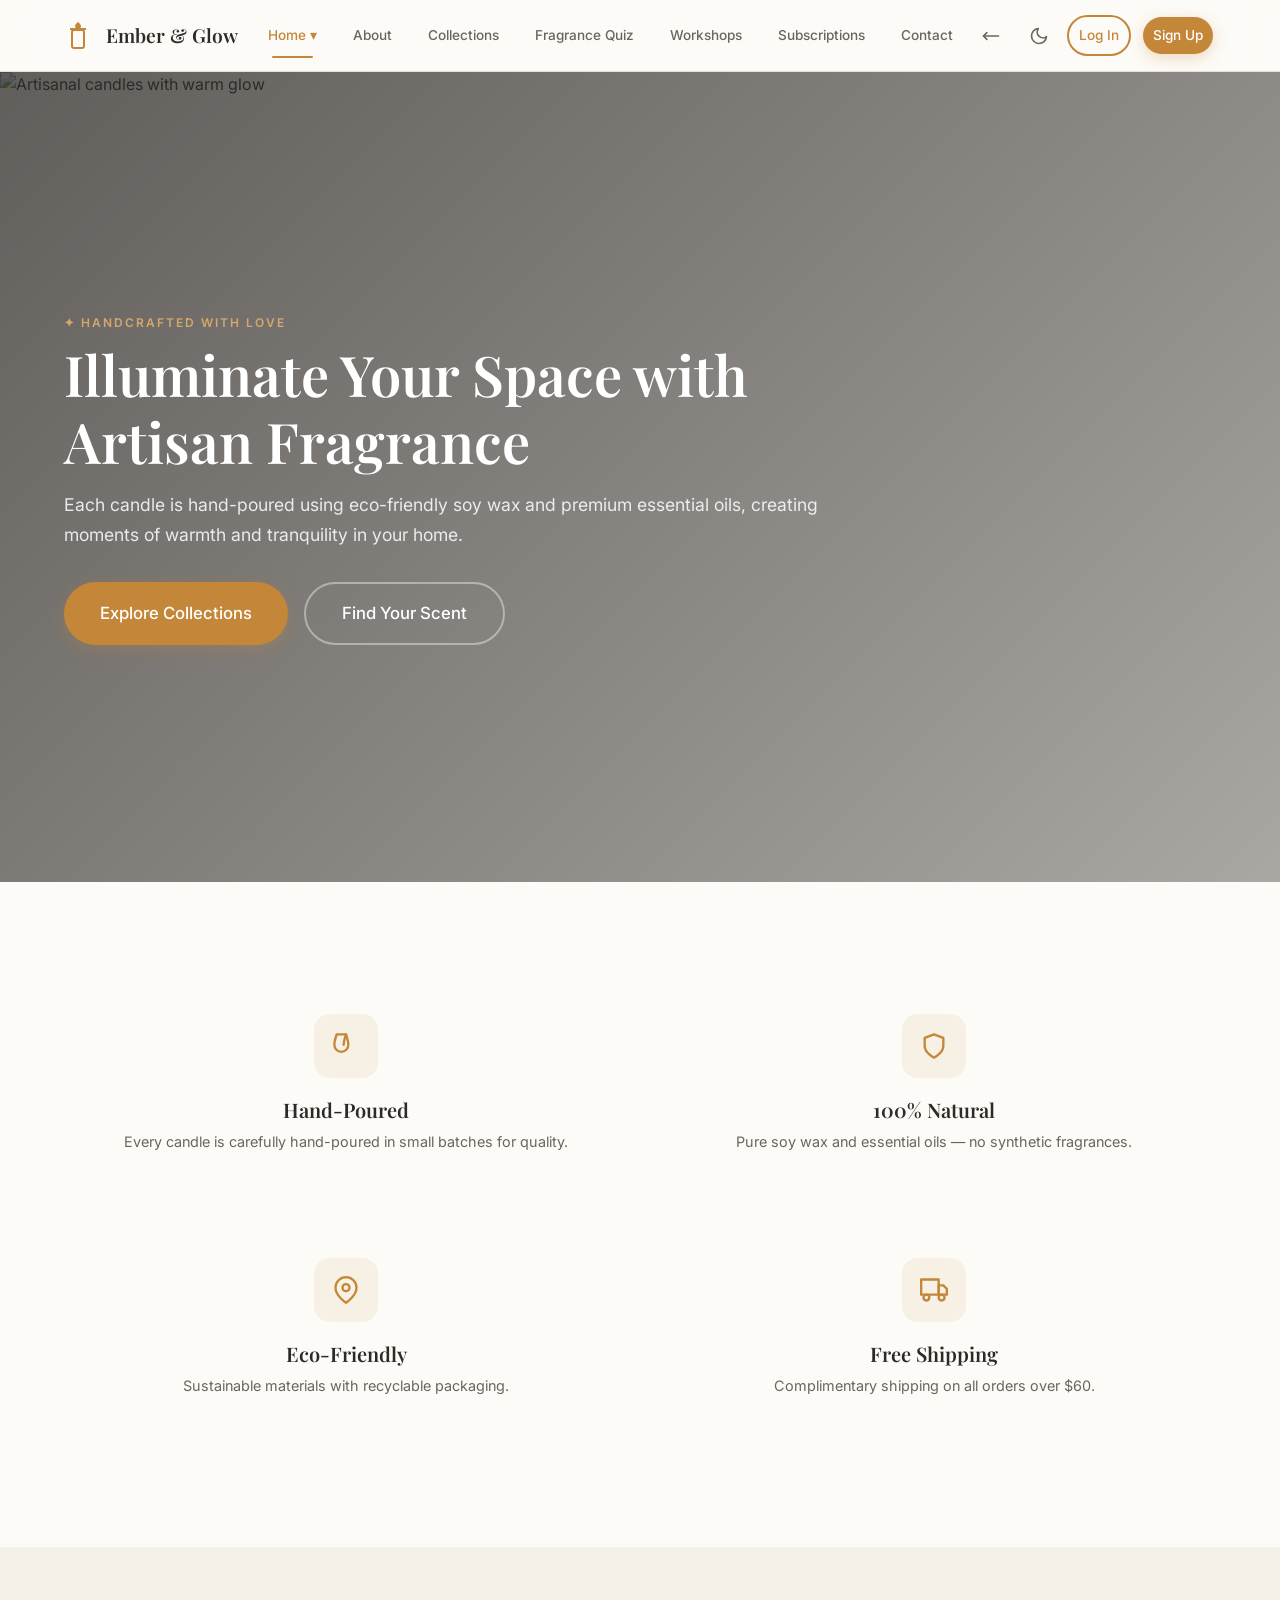
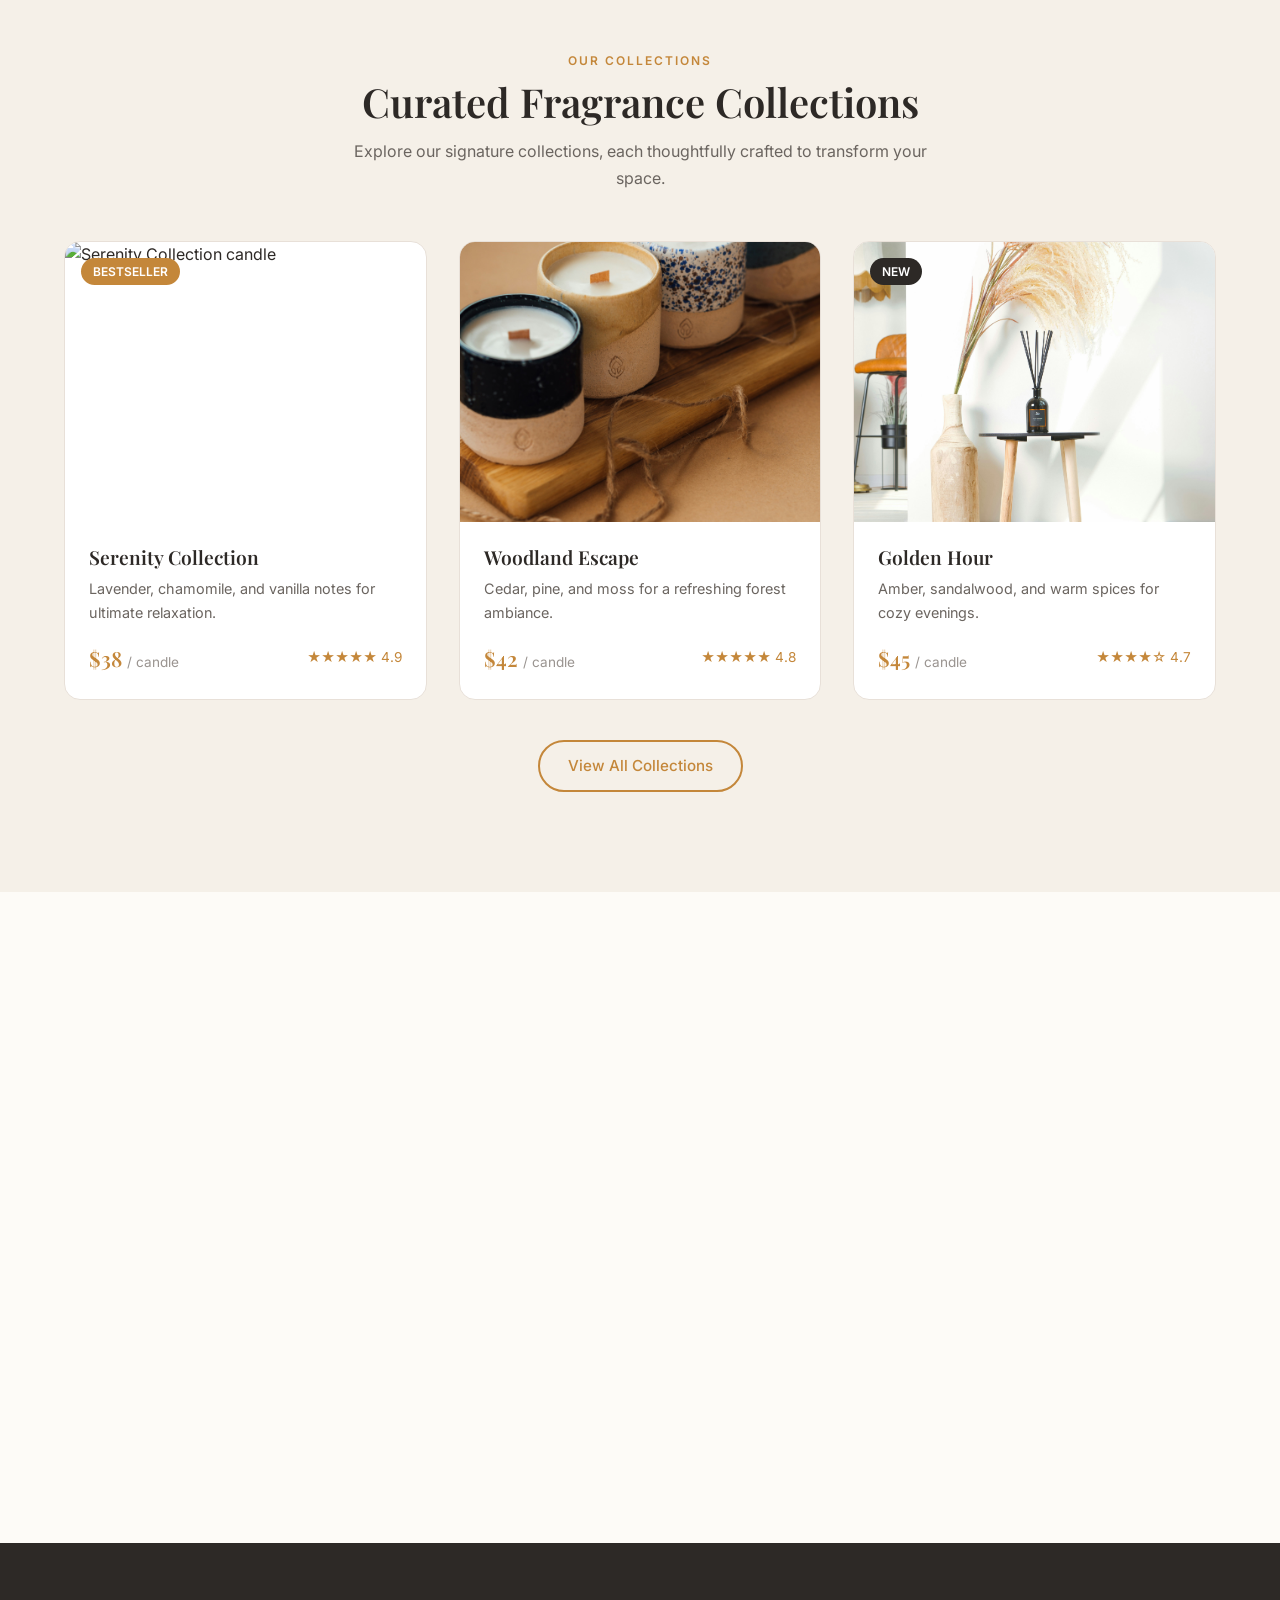
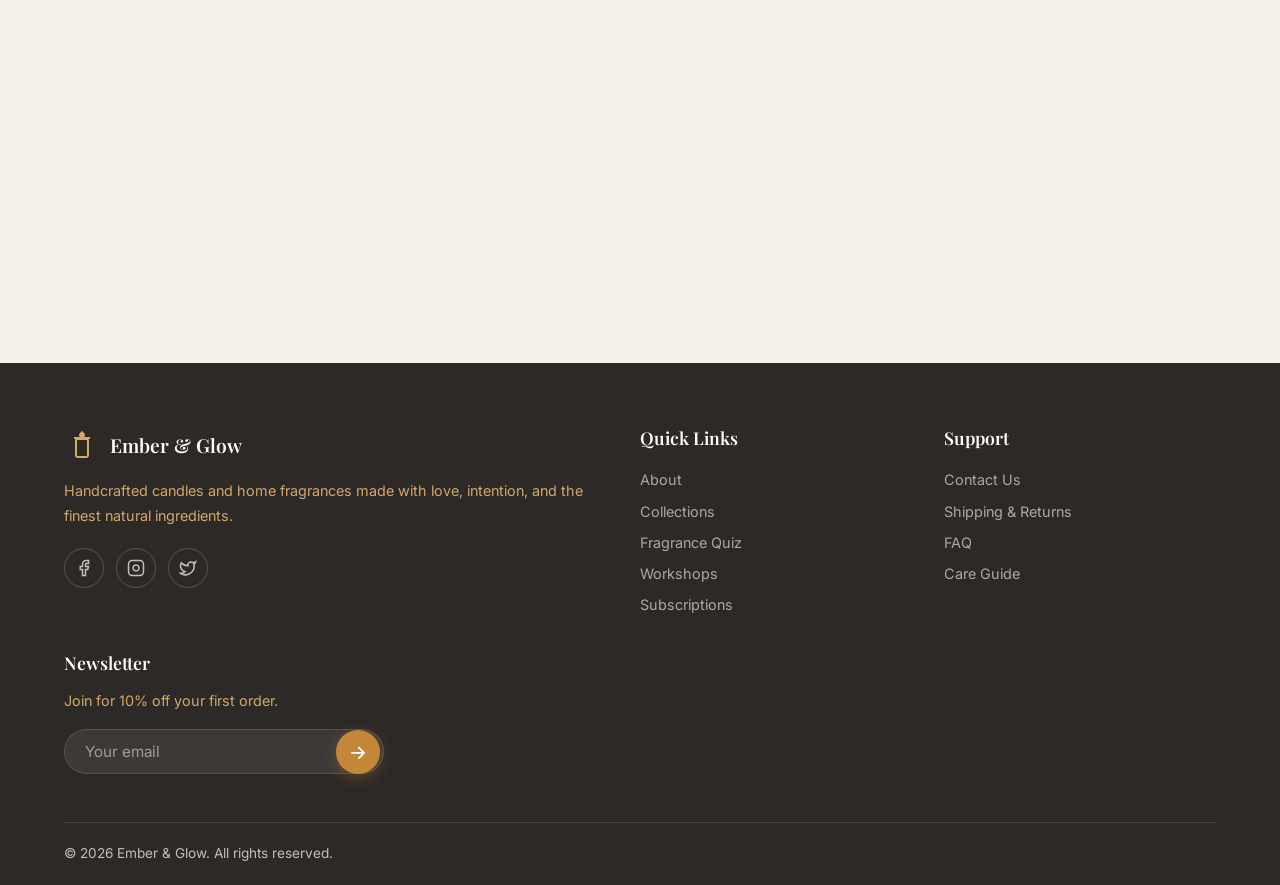
==== commit b4fcae86: "correction updated" ====
--- a/index.html
+++ b/index.html
@@ -6,7 +6,7 @@
   <meta name="description" content="Artisanal hand-poured candles and home fragrances. Discover our curated collections, take our fragrance quiz, and join our candle-making workshops.">
   <title>Ember & Glow — Artisanal Candle & Home Fragrance Studio</title>
   <link rel="stylesheet" href="css/styles.css">
-  <link rel="icon" href="data:image/svg+xml,svg xmlns='http://www.w3.org/2000/svg' viewBox='0 0 100 100'><text y='.9em' font-size='90'>&#x1F56F;</text></svg>" type="image/svg+xml">
+  <link rel="icon" href="data:image/svg+xml,<svg xmlns='http://www.w3.org/2000/svg' viewBox='0 0 100 100'><text y='.9em' font-size='90'>&#x1F56F;</text></svg>" type="image/svg+xml">
 </head>
 <body>
   <!-- HEADER -->
--- a/css/styles.css
+++ b/css/styles.css
@@ -757,6 +757,10 @@
   margin-bottom: 80px;
 }
 
+[data-theme="dark"] .quiz-container {
+  background: #000000;
+}
+
 .quiz-progress {
   display: flex;
   gap: 8px;
@@ -1375,8 +1379,8 @@
 .newsletter-form .btn-primary {
   position: absolute;
   right: 4px;
-  top: 4px;
-  bottom: 4px;
+  top: 50%;
+  transform: translateY(-50%);
   width: 44px;
   height: 44px;
   padding: 0;
@@ -1709,6 +1713,61 @@
 [dir="rtl"] .back-to-top {
   right: auto;
   left: 30px;
+}
+
+/* ========== FAQ ACCORDION ========== */
+.faq-section {
+  max-width: 700px;
+  margin: 0 auto;
+}
+
+.faq-item {
+  border-bottom: 1px solid var(--border);
+  padding: 20px 0;
+  transition: all var(--transition);
+}
+
+.faq-item:last-child {
+  border-bottom: none;
+}
+
+.faq-q {
+  display: flex;
+  justify-content: space-between;
+  align-items: center;
+  cursor: pointer;
+  font-family: var(--font-heading);
+  font-weight: 600;
+  font-size: 1.1rem;
+  color: var(--text);
+  gap: 16px;
+}
+
+.faq-q svg {
+  width: 20px;
+  height: 20px;
+  transition: transform var(--transition);
+  color: var(--text-lighter);
+  flex-shrink: 0;
+}
+
+.faq-item.open .faq-q svg {
+  transform: rotate(180deg);
+  color: var(--primary);
+}
+
+.faq-a {
+  max-height: 0;
+  overflow: hidden;
+  transition: max-height var(--transition), padding-top var(--transition);
+  color: var(--text-light);
+  font-size: 0.95rem;
+  line-height: 1.7;
+}
+
+.faq-item.open .faq-a {
+  max-height: 500px;
+  padding-top: 16px;
 }
 
 /* ========== RESPONSIVE: LARGE DESKTOP (1440px+) ========== */
